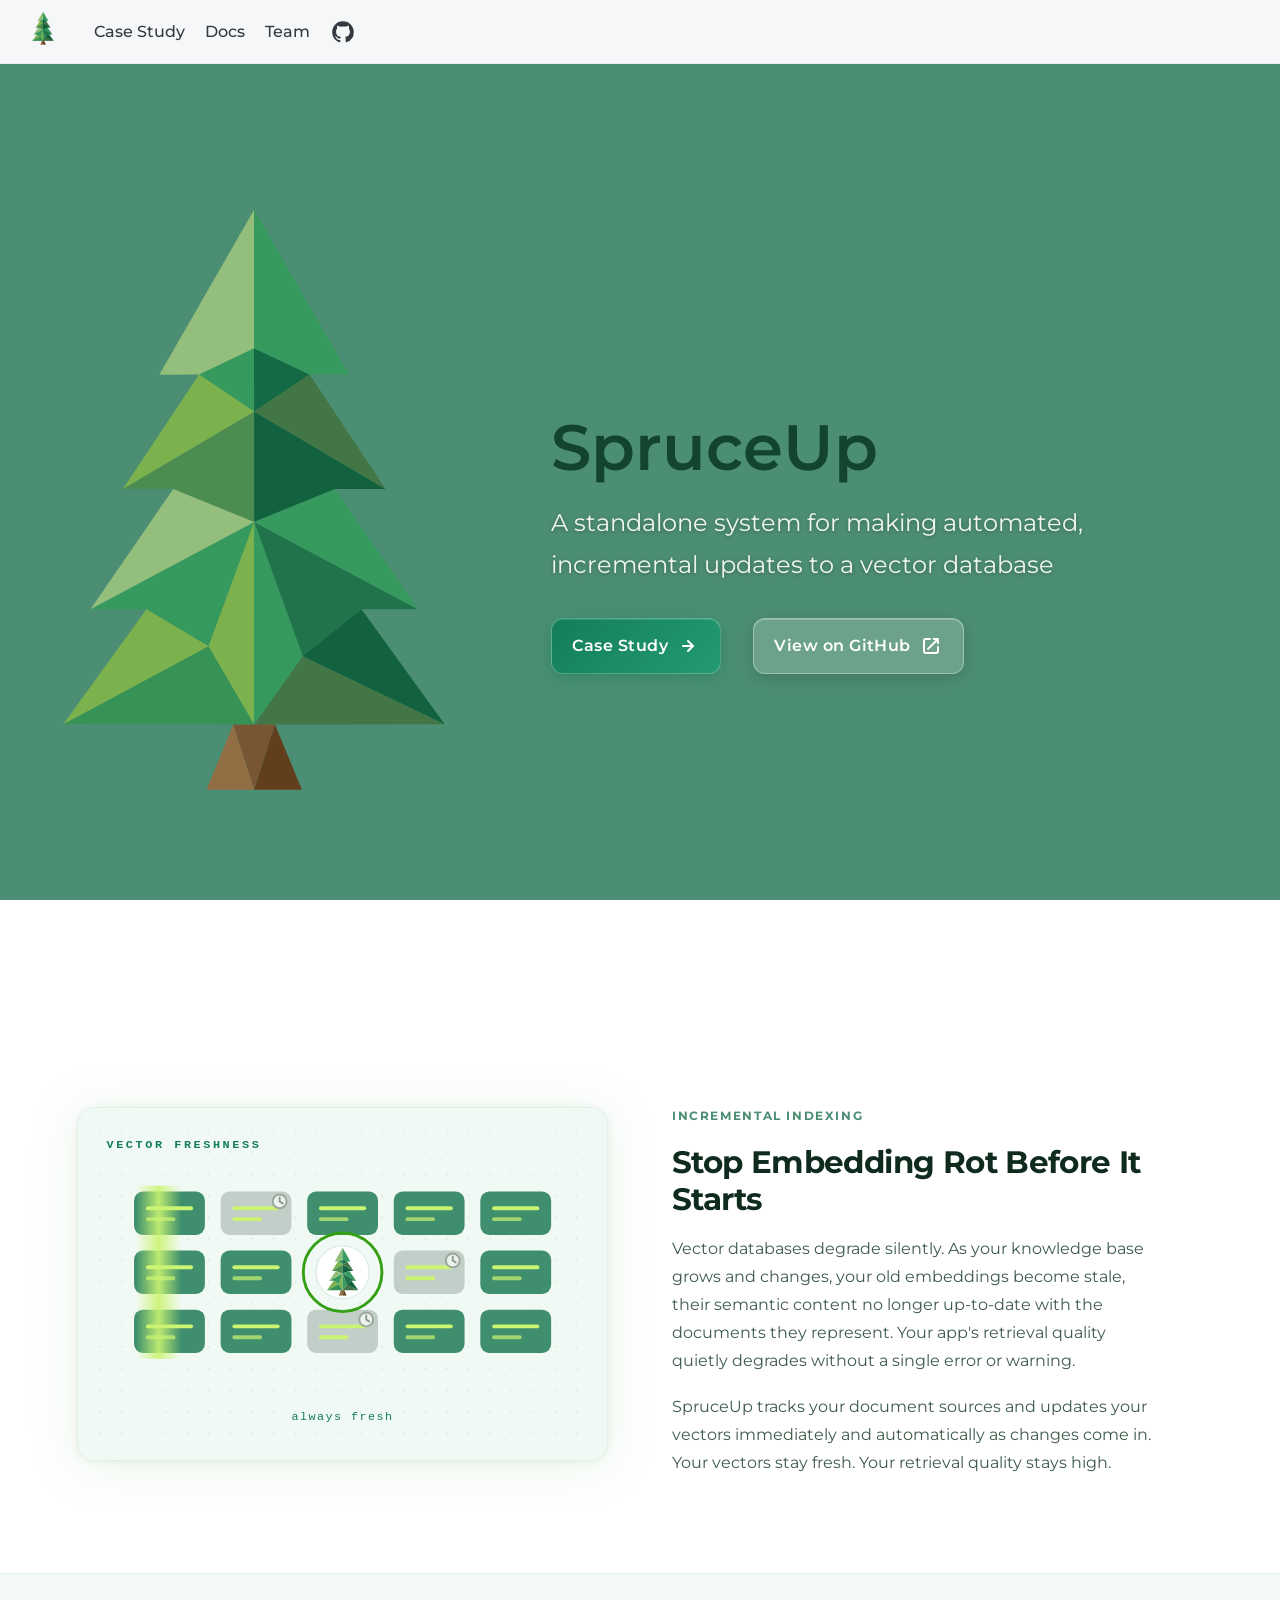
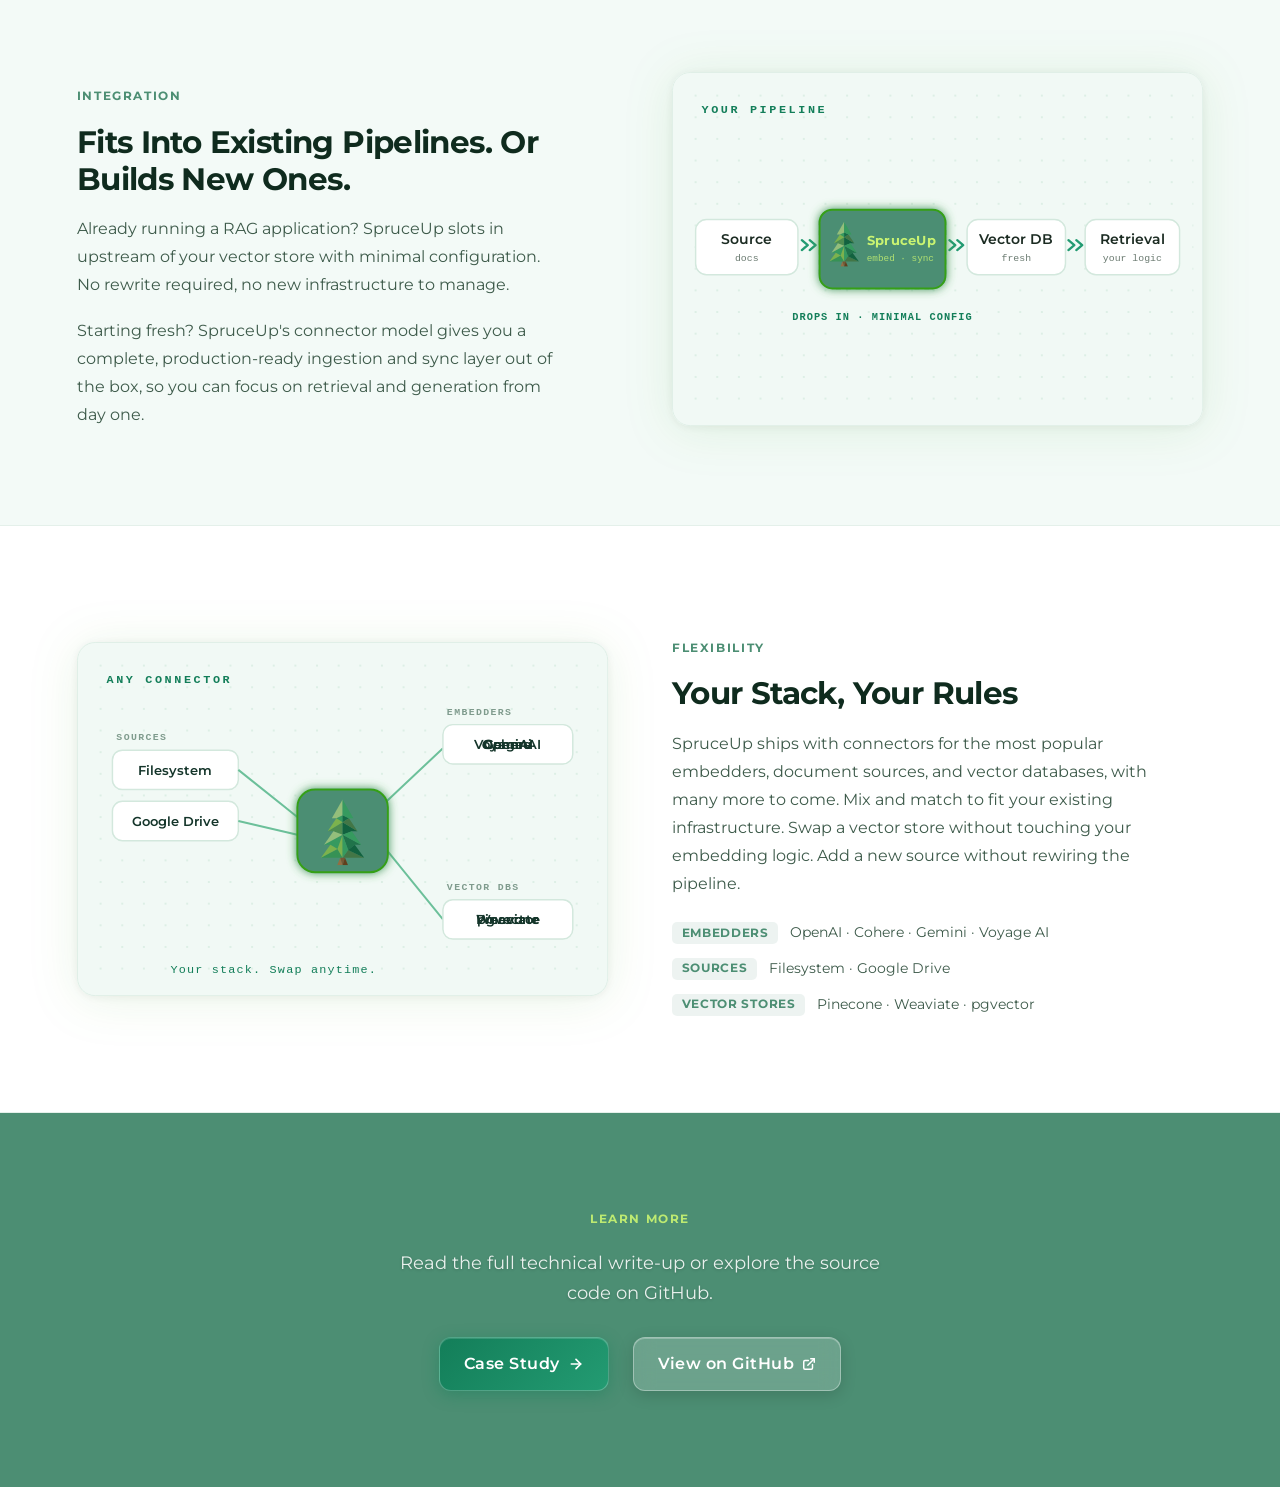
==== index.html @ 59acdcc2 "deploy: SpruceUp-ai/spruceup-site@afc83f98d593168270b6313f46ebdaf1f07195e3" ====
<!DOCTYPE html><html lang="en" dir="ltr" data-theme="dark" data-has-hero class="astro-bguv2lll"> <head><meta charset="utf-8"/><meta name="viewport" content="width=device-width, initial-scale=1"/><title>SpruceUp</title><link rel="canonical" href="https://spruceup-ai.github.io/"/><link rel="sitemap" href="/sitemap-index.xml"/><link rel="shortcut icon" href="/spruceup-logo-only-transparent.png" type="image/png"/><meta name="generator" content="Astro v6.4.4"/><meta name="generator" content="Starlight v0.39.3"/><meta property="og:title" content="SpruceUp"/><meta property="og:type" content="article"/><meta property="og:url" content="https://spruceup-ai.github.io/"/><meta property="og:locale" content="en"/><meta property="og:description" content="SpruceUp — coming soon."/><meta property="og:site_name" content="SpruceUp"/><meta name="twitter:card" content="summary_large_image"/><meta name="description" content="SpruceUp — coming soon."/><script>
	document.documentElement.dataset.theme = 'light';
</script><link rel="stylesheet" href="/_astro/print.DNXP8c50.css" media="print"><link rel="stylesheet" href="/_astro/common.CkBTpfyq.css"><script type="module" src="/_astro/page.B_tncCx8.js"></script><link rel="stylesheet" href="/_astro/index.CWJ2dgGS.css"></head> <body class="astro-bguv2lll"> <a href="#_top" class="astro-7q3lir66">Skip to content</a> <div class="page sl-flex astro-vrdttmbt"> <header class="header astro-vrdttmbt"><div class="header astro-3ef6ksr2"> <a href="/" class="logo-link astro-3ef6ksr2" aria-label="SpruceUp home"> <img src="/_astro/spruceup-logo-only-transparent.iL2BIKzi.png" width="1376" height="768" alt="" aria-hidden="true" class="logo-img astro-3ef6ksr2"> </a> <!-- Desktop nav --> <div class="sl-hidden md:sl-flex print:hidden right-group astro-3ef6ksr2"> <nav class="top-nav sl-flex astro-3ef6ksr2" aria-label="Site navigation"> <a href="/case-study/" class="nav-link astro-3ef6ksr2">Case Study</a><a href="/docs/" class="nav-link astro-3ef6ksr2">Docs</a><a href="/team/" class="nav-link astro-3ef6ksr2">Team</a> <a href="https://github.com/SpruceUp-ai/SpruceUp" class="nav-link github-link astro-3ef6ksr2" target="_blank" rel="noopener noreferrer" aria-label="GitHub"> <svg xmlns="http://www.w3.org/2000/svg" width="26" height="26" viewBox="0 0 24 24" fill="currentColor" aria-hidden="true" class="astro-3ef6ksr2"> <path d="M12 2C6.477 2 2 6.484 2 12.017c0 4.425 2.865 8.18 6.839 9.504.5.092.682-.217.682-.483 0-.237-.008-.868-.013-1.703-2.782.605-3.369-1.343-3.369-1.343-.454-1.158-1.11-1.466-1.11-1.466-.908-.62.069-.608.069-.608 1.003.07 1.531 1.032 1.531 1.032.892 1.53 2.341 1.088 2.91.832.092-.647.35-1.088.636-1.338-2.22-.253-4.555-1.113-4.555-4.951 0-1.093.39-1.988 1.029-2.688-.103-.253-.446-1.272.098-2.65 0 0 .84-.27 2.75 1.026A9.564 9.564 0 0112 6.844c.85.004 1.705.115 2.504.337 1.909-1.296 2.747-1.027 2.747-1.027.546 1.379.202 2.398.1 2.651.64.7 1.028 1.595 1.028 2.688 0 3.848-2.339 4.695-4.566 4.943.359.309.678.92.678 1.855 0 1.338-.012 2.419-.012 2.747 0 .268.18.58.688.482A10.019 10.019 0 0022 12.017C22 6.484 17.522 2 12 2z" class="astro-3ef6ksr2"></path> </svg> </a> </nav> </div> <!-- Mobile hamburger --> <details class="mobile-nav md:sl-hidden print:hidden astro-3ef6ksr2"> <summary aria-label="Open navigation menu" class="astro-3ef6ksr2"> <span class="bar astro-3ef6ksr2"></span> <span class="bar astro-3ef6ksr2"></span> <span class="bar astro-3ef6ksr2"></span> </summary> <nav class="mobile-menu astro-3ef6ksr2" aria-label="Mobile navigation"> <a href="/case-study/" class="mobile-nav-link astro-3ef6ksr2">Case Study</a><a href="/docs/" class="mobile-nav-link astro-3ef6ksr2">Docs</a><a href="/team/" class="mobile-nav-link astro-3ef6ksr2">Team</a> <a href="https://github.com/SpruceUp-ai/SpruceUp" class="mobile-nav-link astro-3ef6ksr2" target="_blank" rel="noopener noreferrer"> <svg xmlns="http://www.w3.org/2000/svg" width="18" height="18" viewBox="0 0 24 24" fill="currentColor" aria-hidden="true" class="astro-3ef6ksr2"> <path d="M12 2C6.477 2 2 6.484 2 12.017c0 4.425 2.865 8.18 6.839 9.504.5.092.682-.217.682-.483 0-.237-.008-.868-.013-1.703-2.782.605-3.369-1.343-3.369-1.343-.454-1.158-1.11-1.466-1.11-1.466-.908-.62.069-.608.069-.608 1.003.07 1.531 1.032 1.531 1.032.892 1.53 2.341 1.088 2.91.832.092-.647.35-1.088.636-1.338-2.22-.253-4.555-1.113-4.555-4.951 0-1.093.39-1.988 1.029-2.688-.103-.253-.446-1.272.098-2.65 0 0 .84-.27 2.75 1.026A9.564 9.564 0 0112 6.844c.85.004 1.705.115 2.504.337 1.909-1.296 2.747-1.027 2.747-1.027.546 1.379.202 2.398.1 2.651.64.7 1.028 1.595 1.028 2.688 0 3.848-2.339 4.695-4.566 4.943.359.309.678.92.678 1.855 0 1.338-.012 2.419-.012 2.747 0 .268.18.58.688.482A10.019 10.019 0 0022 12.017C22 6.484 17.522 2 12 2z" class="astro-3ef6ksr2"></path> </svg>
GitHub
</a> </nav> </details> </div> <script type="module">document.addEventListener("click",n=>{const e=document.querySelector(".mobile-nav");e?.open&&!e.contains(n.target)&&(e.open=!1)});</script></header>  <div class="main-frame astro-vrdttmbt">  <script type="module">const a=document.getElementById("starlight__sidebar"),n=a?.querySelector("sl-sidebar-state-persist"),o="sl-sidebar-state",i=()=>{let t=[];const e=n?.dataset.hash||"";try{const s=sessionStorage.getItem(o),r=JSON.parse(s||"{}");Array.isArray(r.open)&&r.hash===e&&(t=r.open)}catch{}return{hash:e,open:t,scroll:a?.scrollTop||0}},c=t=>{try{sessionStorage.setItem(o,JSON.stringify(t))}catch{}},d=()=>c(i()),l=(t,e)=>{const s=i();s.open[e]=t,c(s)};n?.addEventListener("click",t=>{if(!(t.target instanceof Element))return;const e=t.target.closest("summary")?.closest("details");if(!e)return;const s=e.querySelector("sl-sidebar-restore"),r=parseInt(s?.dataset.index||"");isNaN(r)||l(!e.open,r)});addEventListener("visibilitychange",()=>{document.visibilityState==="hidden"&&d()});addEventListener("pageHide",d);</script> <div class="toc-layout astro-2hkjwgzv">  <div class="main-pane astro-2hkjwgzv">  <main data-pagefind-body class="astro-bguv2lll" lang="en" dir="ltr">   <div class="content-panel astro-7nkwcw3z"> <div class="sl-container astro-7nkwcw3z"> <script type="module">"scrollRestoration"in history&&(history.scrollRestoration="manual");window.scrollTo(0,0);</script> <div class="hero astro-bbe6dxrz"> <img src="/_astro/spruceup-logo.BksP7Vha_Z1SMg9h.svg" loading="eager" decoding="async" alt="SpruceUp" width="800" height="800" class="astro-bbe6dxrz">   <div class="sl-flex stack astro-bbe6dxrz"> <div class="sl-flex copy astro-bbe6dxrz"> <h1 id="_top" data-page-title class="astro-bbe6dxrz">SpruceUp</h1>  <div class="tagline astro-bbe6dxrz">A standalone system for making automated, incremental updates to a vector database</div> </div> <div class="sl-flex actions astro-bbe6dxrz"> <a class="sl-link-button not-content primary astro-bbe6dxrz astro-xwgiixxa" href="/case-study/">  Case Study <svg aria-hidden="true" class="astro-xwgiixxa astro-c6vsoqas" width="16" height="16" viewBox="0 0 24 24" fill="currentColor" style="--sl-icon-size: 1.5rem;"><path d="M17.92 11.62a1.001 1.001 0 0 0-.21-.33l-5-5a1.003 1.003 0 1 0-1.42 1.42l3.3 3.29H7a1 1 0 0 0 0 2h7.59l-3.3 3.29a1.002 1.002 0 0 0 .325 1.639 1 1 0 0 0 1.095-.219l5-5a1 1 0 0 0 .21-.33 1 1 0 0 0 0-.76Z"/></svg> </a><a class="sl-link-button not-content minimal astro-bbe6dxrz astro-xwgiixxa" href="https://github.com/SpruceUp-ai/SpruceUp" target="_blank" rel="noopener noreferrer">  View on GitHub <svg aria-hidden="true" class="astro-xwgiixxa astro-c6vsoqas" width="16" height="16" viewBox="0 0 24 24" fill="currentColor" style="--sl-icon-size: 1.5rem;"><path d="M19.33 10.18a1 1 0 0 1-.77 0 1 1 0 0 1-.62-.93l.01-1.83-8.2 8.2a1 1 0 0 1-1.41-1.42l8.2-8.2H14.7a1 1 0 0 1 0-2h4.25a1 1 0 0 1 1 1v4.25a1 1 0 0 1-.62.93Z"/><path d="M11 4a1 1 0 1 1 0 2H7a1 1 0 0 0-1 1v10a1 1 0 0 0 1 1h10a1 1 0 0 0 1-1v-4a1 1 0 1 1 2 0v4a3 3 0 0 1-3 3H7a3 3 0 0 1-3-3V7a3 3 0 0 1 3-3h4Z"/></svg> </a> </div> </div> </div> <div class="sl-markdown-content"> <!-- Shared SVG defs: symbol, pattern, gradient, filter used by all three animations --><svg width="0" height="0" style="position:absolute" aria-hidden="true" class="astro-brwpwakl"> <defs class="astro-brwpwakl"> <symbol id="spruce" viewBox="16.69 7.51 162.17 246.80" class="astro-brwpwakl"> <path d="M 97.776461,66.450208 74.434216,77.68053 97.847257,93.404118 Z" fill="#369a5f" class="astro-brwpwakl"></path> <path d="m 97.776461,66.450208 0.0708,26.95391 23.568579,-15.735991 z" fill="#146a45" class="astro-brwpwakl"></path> <path d="M 97.847257,93.404118 42.036711,126.40469 h 21.398693 l 34.411853,13.98157 z" fill="#4d8c50" class="astro-brwpwakl"></path> <path d="m 97.847257,93.404118 v 46.982142 l 34.444413,-13.98157 h 21.43486 z" fill="#12623f" class="astro-brwpwakl"></path> <path d="M 97.847374,140.38626 28.262082,177.54714 H 52.08375 l 26.372335,15.77706 z" fill="#369a5f" class="astro-brwpwakl"></path> <path d="m 97.847374,140.38626 69.625606,37.16088 H 143.4633 l -25.00354,19.96075 z" fill="#20734a" class="astro-brwpwakl"></path> <path d="M 16.688174,226.49737 78.456085,193.3242 97.837954,226.56437 Z" fill="#369255" class="astro-brwpwakl"></path> <path d="M 178.85887,226.49737 118.45976,197.50789 97.837954,226.56437 Z" fill="#437646" class="astro-brwpwakl"></path> <path d="M 97.837952,226.56437 78.456085,193.3242 97.847374,140.38626 Z" fill="#7cb24d" class="astro-brwpwakl"></path> <path d="M 97.837952,226.56437 118.45976,197.50789 97.847374,140.38626 Z" fill="#369a5f" class="astro-brwpwakl"></path> <path d="M 178.85887,226.49737 143.4633,177.54714 118.45976,197.50789 Z" fill="#12623f" class="astro-brwpwakl"></path> <path d="M 16.688174,226.49737 78.456085,193.3242 52.08375,177.54714 Z" fill="#7cb24d" class="astro-brwpwakl"></path> <path d="M 28.262082,177.54714 97.847374,140.38626 63.435404,126.40469 Z" fill="#94be7b" class="astro-brwpwakl"></path> <path d="M 167.47298,177.54714 132.29167,126.40469 97.847374,140.38626 Z" fill="#369a5f" class="astro-brwpwakl"></path> <path d="M 153.72653,126.40469 121.41587,77.668286 97.847374,93.404017 Z" fill="#437646" class="astro-brwpwakl"></path> <path d="M 42.036711,126.40469 97.847374,93.404017 74.434059,77.680687 Z" fill="#7cb24d" class="astro-brwpwakl"></path> <path d="M 74.434059,77.680687 97.77646,66.450207 97.822577,7.5061232 57.510902,77.766859 Z" fill="#94be7b" class="astro-brwpwakl"></path> <path d="m 121.41584,77.668127 h 16.73619 L 97.822577,7.506123 97.77646,66.450207 Z" fill="#369a5f" class="astro-brwpwakl"></path> <path d="m 77.595025,254.3052 h 20.252346 l -8.86043,-27.74083 z" fill="#926e44" class="astro-brwpwakl"></path> <path d="M 97.847371,254.3052 106.7078,226.56437 H 88.986941 Z" fill="#785633" class="astro-brwpwakl"></path> <path d="m 97.847371,254.3052 8.860429,-27.74083 11.42866,27.74083 z" fill="#623f1c" class="astro-brwpwakl"></path> </symbol> <pattern id="dots" width="22" height="22" patternUnits="userSpaceOnUse" class="astro-brwpwakl"> <circle cx="2" cy="2" r="1.1" fill="#bfe0ce" class="astro-brwpwakl"></circle> </pattern> <linearGradient id="sweepGrad" x1="0" y1="0" x2="1" y2="0" class="astro-brwpwakl"> <stop offset="0" stop-color="#caf471" stop-opacity="0" class="astro-brwpwakl"></stop> <stop offset="0.5" stop-color="#caf471" stop-opacity="0.9" class="astro-brwpwakl"></stop> <stop offset="1" stop-color="#caf471" stop-opacity="0" class="astro-brwpwakl"></stop> </linearGradient> <filter id="softGlow" x="-50%" y="-50%" width="200%" height="200%" class="astro-brwpwakl"> <feGaussianBlur stdDeviation="5" result="b" class="astro-brwpwakl"></feGaussianBlur> <feMerge class="astro-brwpwakl"><feMergeNode in="b" class="astro-brwpwakl"></feMergeNode><feMergeNode in="SourceGraphic" class="astro-brwpwakl"></feMergeNode></feMerge> </filter> </defs> </svg> <div class="features-root astro-brwpwakl"> <!-- ── Section 1: Embedding Rot ─────────────────────────────── --> <section class="fs-section fs-white astro-brwpwakl"> <div class="fs-inner astro-brwpwakl"> <div class="fs-row astro-brwpwakl"> <figure class="fs-visual astro-brwpwakl" aria-hidden="true"> <svg viewBox="0 0 540 360" width="540" height="360" class="ph-img astro-brwpwakl"> <rect width="540" height="360" rx="18" fill="#f1f9f5" class="astro-brwpwakl"></rect> <rect x="10" y="10" width="520" height="340" rx="13" fill="url(#dots)" opacity="0.5" class="astro-brwpwakl"></rect> <rect x="0.5" y="0.5" width="539" height="359" rx="18" fill="none" stroke="#e0efe7" class="astro-brwpwakl"></rect> <text x="30" y="42" style="font-family:'Spline Sans Mono',monospace;font-size:12px;font-weight:600;letter-spacing:.22em;" fill="#137e59" class="astro-brwpwakl">VECTOR FRESHNESS</text> <g class="astro-brwpwakl"> <!-- row 1: stale at col 2 --> <g transform="translate(58,86)" class="astro-brwpwakl"><rect width="72" height="44" rx="9" fill="#3f8f6e" class="astro-brwpwakl"></rect><rect x="12" y="15" width="48" height="4" rx="2" fill="#caf471" class="astro-brwpwakl"></rect><rect x="12" y="26" width="30" height="4" rx="2" fill="#caf471" opacity="0.7" class="astro-brwpwakl"></rect></g> <g transform="translate(146,86)" class="astro-brwpwakl"><rect width="72" height="44" rx="9" fill="#c2cfc8" style="animation:staleCell1 5s ease-in-out infinite" class="astro-brwpwakl"></rect><rect x="12" y="15" width="48" height="4" rx="2" fill="#caf471" style="animation:staleAccent1 5s ease-in-out infinite" class="astro-brwpwakl"></rect><rect x="12" y="26" width="30" height="4" rx="2" fill="#caf471" style="animation:staleAccent1 5s ease-in-out infinite" class="astro-brwpwakl"></rect></g> <g transform="translate(234,86)" class="astro-brwpwakl"><rect width="72" height="44" rx="9" fill="#3f8f6e" class="astro-brwpwakl"></rect><rect x="12" y="15" width="48" height="4" rx="2" fill="#caf471" class="astro-brwpwakl"></rect><rect x="12" y="26" width="30" height="4" rx="2" fill="#caf471" opacity="0.7" class="astro-brwpwakl"></rect></g> <g transform="translate(322,86)" class="astro-brwpwakl"><rect width="72" height="44" rx="9" fill="#3f8f6e" class="astro-brwpwakl"></rect><rect x="12" y="15" width="48" height="4" rx="2" fill="#caf471" class="astro-brwpwakl"></rect><rect x="12" y="26" width="30" height="4" rx="2" fill="#caf471" opacity="0.7" class="astro-brwpwakl"></rect></g> <g transform="translate(410,86)" class="astro-brwpwakl"><rect width="72" height="44" rx="9" fill="#3f8f6e" class="astro-brwpwakl"></rect><rect x="12" y="15" width="48" height="4" rx="2" fill="#caf471" class="astro-brwpwakl"></rect><rect x="12" y="26" width="30" height="4" rx="2" fill="#caf471" opacity="0.7" class="astro-brwpwakl"></rect></g> <!-- row 2: stale at col 4 --> <g transform="translate(58,146)" class="astro-brwpwakl"><rect width="72" height="44" rx="9" fill="#3f8f6e" class="astro-brwpwakl"></rect><rect x="12" y="15" width="48" height="4" rx="2" fill="#caf471" class="astro-brwpwakl"></rect><rect x="12" y="26" width="30" height="4" rx="2" fill="#caf471" opacity="0.7" class="astro-brwpwakl"></rect></g> <g transform="translate(146,146)" class="astro-brwpwakl"><rect width="72" height="44" rx="9" fill="#3f8f6e" class="astro-brwpwakl"></rect><rect x="12" y="15" width="48" height="4" rx="2" fill="#caf471" class="astro-brwpwakl"></rect><rect x="12" y="26" width="30" height="4" rx="2" fill="#caf471" opacity="0.7" class="astro-brwpwakl"></rect></g> <g transform="translate(322,146)" class="astro-brwpwakl"><rect width="72" height="44" rx="9" fill="#c2cfc8" style="animation:staleCell2 5s ease-in-out infinite" class="astro-brwpwakl"></rect><rect x="12" y="15" width="48" height="4" rx="2" fill="#caf471" style="animation:staleAccent2 5s ease-in-out infinite" class="astro-brwpwakl"></rect><rect x="12" y="26" width="30" height="4" rx="2" fill="#caf471" style="animation:staleAccent2 5s ease-in-out infinite" class="astro-brwpwakl"></rect></g> <g transform="translate(410,146)" class="astro-brwpwakl"><rect width="72" height="44" rx="9" fill="#3f8f6e" class="astro-brwpwakl"></rect><rect x="12" y="15" width="48" height="4" rx="2" fill="#caf471" class="astro-brwpwakl"></rect><rect x="12" y="26" width="30" height="4" rx="2" fill="#caf471" opacity="0.7" class="astro-brwpwakl"></rect></g> <!-- row 3: stale at col 3 --> <g transform="translate(58,206)" class="astro-brwpwakl"><rect width="72" height="44" rx="9" fill="#3f8f6e" class="astro-brwpwakl"></rect><rect x="12" y="15" width="48" height="4" rx="2" fill="#caf471" class="astro-brwpwakl"></rect><rect x="12" y="26" width="30" height="4" rx="2" fill="#caf471" opacity="0.7" class="astro-brwpwakl"></rect></g> <g transform="translate(146,206)" class="astro-brwpwakl"><rect width="72" height="44" rx="9" fill="#3f8f6e" class="astro-brwpwakl"></rect><rect x="12" y="15" width="48" height="4" rx="2" fill="#caf471" class="astro-brwpwakl"></rect><rect x="12" y="26" width="30" height="4" rx="2" fill="#caf471" opacity="0.7" class="astro-brwpwakl"></rect></g> <g transform="translate(234,206)" class="astro-brwpwakl"><rect width="72" height="44" rx="9" fill="#c2cfc8" style="animation:staleCell3 5s ease-in-out infinite" class="astro-brwpwakl"></rect><rect x="12" y="15" width="48" height="4" rx="2" fill="#caf471" style="animation:staleAccent3 5s ease-in-out infinite" class="astro-brwpwakl"></rect><rect x="12" y="26" width="30" height="4" rx="2" fill="#caf471" style="animation:staleAccent3 5s ease-in-out infinite" class="astro-brwpwakl"></rect></g> <g transform="translate(322,206)" class="astro-brwpwakl"><rect width="72" height="44" rx="9" fill="#3f8f6e" class="astro-brwpwakl"></rect><rect x="12" y="15" width="48" height="4" rx="2" fill="#caf471" class="astro-brwpwakl"></rect><rect x="12" y="26" width="30" height="4" rx="2" fill="#caf471" opacity="0.7" class="astro-brwpwakl"></rect></g> <g transform="translate(410,206)" class="astro-brwpwakl"><rect width="72" height="44" rx="9" fill="#3f8f6e" class="astro-brwpwakl"></rect><rect x="12" y="15" width="48" height="4" rx="2" fill="#caf471" class="astro-brwpwakl"></rect><rect x="12" y="26" width="30" height="4" rx="2" fill="#caf471" opacity="0.7" class="astro-brwpwakl"></rect></g> </g> <!-- stale clock badges --> <g style="animation:staleClock1 5s ease-in-out infinite" fill="none" stroke="#8a9a90" stroke-width="2" stroke-linecap="round" class="astro-brwpwakl"> <g transform="translate(206,96)" class="astro-brwpwakl"><circle r="7" fill="#eef2ef" stroke="#9aa89f" class="astro-brwpwakl"></circle><path d="M0,-4 L0,0 L3,2" class="astro-brwpwakl"></path></g> </g> <g style="animation:staleClock2 5s ease-in-out infinite" fill="none" stroke="#8a9a90" stroke-width="2" stroke-linecap="round" class="astro-brwpwakl"> <g transform="translate(382,156)" class="astro-brwpwakl"><circle r="7" fill="#eef2ef" stroke="#9aa89f" class="astro-brwpwakl"></circle><path d="M0,-4 L0,0 L3,2" class="astro-brwpwakl"></path></g> </g> <g style="animation:staleClock3 5s ease-in-out infinite" fill="none" stroke="#8a9a90" stroke-width="2" stroke-linecap="round" class="astro-brwpwakl"> <g transform="translate(294,216)" class="astro-brwpwakl"><circle r="7" fill="#eef2ef" stroke="#9aa89f" class="astro-brwpwakl"></circle><path d="M0,-4 L0,0 L3,2" class="astro-brwpwakl"></path></g> </g> <!-- lime refresh sweep --> <rect x="60" y="80" width="46" height="176" fill="url(#sweepGrad)" style="animation:sweepX 5s ease-in-out infinite" class="astro-brwpwakl"></rect> <!-- SpruceUp hub + refresh ring --> <circle cx="270" cy="168" r="40" fill="none" stroke="#35a016" stroke-width="3" style="transform-box:fill-box;transform-origin:center;animation:ring 5s ease-in-out infinite" class="astro-brwpwakl"></circle> <circle cx="270" cy="168" r="27" fill="#ffffff" stroke="#d3e8dd" class="astro-brwpwakl"></circle> <g style="transform-box:fill-box;transform-origin:center;animation:logoPulse 5s ease-in-out infinite" class="astro-brwpwakl"><use href="#spruce" x="254" y="143" width="32" height="49" class="astro-brwpwakl"></use></g> <text x="270" y="318" text-anchor="middle" style="font-family:'Spline Sans Mono',monospace;font-size:12px;font-weight:500;letter-spacing:.12em;" fill="#137e59" class="astro-brwpwakl">always fresh</text> </svg> </figure> <div class="fs-copy astro-brwpwakl"> <p class="fs-eyebrow astro-brwpwakl">Incremental Indexing</p> <h2 class="fs-heading astro-brwpwakl">Stop Embedding Rot Before It Starts</h2> <p class="fs-body astro-brwpwakl">
Vector databases degrade silently. As your knowledge base grows and changes, your old embeddings become
            stale, their semantic content no longer up-to-date with the documents they represent. Your app's retrieval quality quietly degrades without a single error or warning.
</p> <p class="fs-body astro-brwpwakl">
SpruceUp tracks your document sources and updates your vectors immediately and automatically as changes come in. Your vectors stay fresh. Your retrieval quality stays high.
</p> </div> </div> </div> </section> <!-- ── Section 2: RAG Integration ───────────────────────────── --> <section class="fs-section fs-tint astro-brwpwakl"> <div class="fs-inner astro-brwpwakl"> <div class="fs-row fs-row--flip astro-brwpwakl"> <figure class="fs-visual astro-brwpwakl" aria-hidden="true"> <svg viewBox="0 0 540 360" width="540" height="360" class="ph-img astro-brwpwakl"> <rect width="540" height="360" rx="18" fill="#f1f9f5" class="astro-brwpwakl"></rect> <rect x="10" y="10" width="520" height="340" rx="13" fill="url(#dots)" opacity="0.5" class="astro-brwpwakl"></rect> <rect x="0.5" y="0.5" width="539" height="359" rx="18" fill="none" stroke="#e0efe7" class="astro-brwpwakl"></rect> <text x="30" y="42" style="font-family:'Spline Sans Mono',monospace;font-size:12px;font-weight:600;letter-spacing:.22em;" fill="#137e59" class="astro-brwpwakl">YOUR PIPELINE</text> <g style="font-family:'Montserrat',sans-serif" class="astro-brwpwakl"> <rect x="24" y="150" width="104" height="56" rx="11" fill="#ffffff" stroke="#d3e8dd" stroke-width="1.5" class="astro-brwpwakl"></rect> <text x="76" y="175" text-anchor="middle" font-size="14" font-weight="600" fill="#1b2b22" class="astro-brwpwakl">Source</text> <text x="76" y="192" text-anchor="middle" style="font-family:'Spline Sans Mono',monospace" font-size="10" fill="#6a7a70" class="astro-brwpwakl">docs</text> <rect x="300" y="150" width="100" height="56" rx="11" fill="#ffffff" stroke="#d3e8dd" stroke-width="1.5" class="astro-brwpwakl"></rect> <text x="350" y="175" text-anchor="middle" font-size="14" font-weight="600" fill="#1b2b22" class="astro-brwpwakl">Vector DB</text> <text x="350" y="192" text-anchor="middle" style="font-family:'Spline Sans Mono',monospace" font-size="10" fill="#6a7a70" class="astro-brwpwakl">fresh</text> <rect x="420" y="150" width="96" height="56" rx="11" fill="#ffffff" stroke="#d3e8dd" stroke-width="1.5" class="astro-brwpwakl"></rect> <text x="468" y="175" text-anchor="middle" font-size="14" font-weight="600" fill="#1b2b22" class="astro-brwpwakl">Retrieval</text> <text x="468" y="192" text-anchor="middle" style="font-family:'Spline Sans Mono',monospace" font-size="10" fill="#6a7a70" class="astro-brwpwakl">your logic</text> </g> <rect x="150" y="140" width="128" height="80" rx="13" fill="#eaf6ef" stroke="#35a016" stroke-width="1.6" stroke-dasharray="5 5" opacity="0.8" class="astro-brwpwakl"></rect> <polyline points="132,171 138,176 132,181" fill="none" stroke="#239b72" stroke-width="2.4" stroke-linecap="round" stroke-linejoin="round" style="animation:tick 1.2s linear infinite;animation-delay:-0.6s" class="astro-brwpwakl"></polyline> <polyline points="140,171 146,176 140,181" fill="none" stroke="#239b72" stroke-width="2.4" stroke-linecap="round" stroke-linejoin="round" style="animation:tick 1.2s linear infinite;animation-delay:-0.3s" class="astro-brwpwakl"></polyline> <polyline points="282,171 288,176 282,181" fill="none" stroke="#239b72" stroke-width="2.4" stroke-linecap="round" stroke-linejoin="round" style="animation:tick 1.2s linear infinite;animation-delay:-0.6s" class="astro-brwpwakl"></polyline> <polyline points="290,171 296,176 290,181" fill="none" stroke="#239b72" stroke-width="2.4" stroke-linecap="round" stroke-linejoin="round" style="animation:tick 1.2s linear infinite;animation-delay:-0.3s" class="astro-brwpwakl"></polyline> <polyline points="403,171 409,176 403,181" fill="none" stroke="#239b72" stroke-width="2.4" stroke-linecap="round" stroke-linejoin="round" style="animation:tick 1.2s linear infinite;animation-delay:-0.6s" class="astro-brwpwakl"></polyline> <polyline points="411,171 417,176 411,181" fill="none" stroke="#239b72" stroke-width="2.4" stroke-linecap="round" stroke-linejoin="round" style="animation:tick 1.2s linear infinite;animation-delay:-0.3s" class="astro-brwpwakl"></polyline> <g style="transform-box:fill-box;transform-origin:center;animation:dropIn 5.5s ease-in-out infinite" class="astro-brwpwakl"> <rect x="150" y="140" width="128" height="80" rx="13" fill="#4c8e73" stroke="#35a016" stroke-width="2" filter="url(#softGlow)" class="astro-brwpwakl"></rect> <use href="#spruce" x="160" y="152" width="30" height="46" class="astro-brwpwakl"></use> <text x="198" y="176" font-size="13" font-weight="700" style="font-family:'Montserrat',sans-serif" letter-spacing="0.02em" fill="#caf471" class="astro-brwpwakl">SpruceUp</text> <text x="198" y="192" font-size="9.5" style="font-family:'Spline Sans Mono',monospace" fill="#caf471" opacity="0.8" class="astro-brwpwakl">embed · sync</text> </g> <text x="214" y="252" text-anchor="middle" style="font-family:'Spline Sans Mono',monospace;font-size:10.5px;font-weight:600;letter-spacing:.1em;" fill="#137e59" class="astro-brwpwakl">DROPS IN · MINIMAL CONFIG</text> </svg> </figure> <div class="fs-copy astro-brwpwakl"> <p class="fs-eyebrow astro-brwpwakl">Integration</p> <h2 class="fs-heading astro-brwpwakl">Fits Into Existing Pipelines. Or Builds New Ones.</h2> <p class="fs-body astro-brwpwakl">
Already running a RAG application? SpruceUp slots in upstream of your vector store with
            minimal configuration. No rewrite required, no new infrastructure to manage.
</p> <p class="fs-body astro-brwpwakl">
Starting fresh? SpruceUp's connector model gives you a complete, production-ready
            ingestion and sync layer out of the box, so you can focus on retrieval and generation
            from day one.
</p> </div> </div> </div> </section> <!-- ── Section 3: Ecosystem-Agnostic ────────────────────────── --> <section class="fs-section fs-white astro-brwpwakl"> <div class="fs-inner astro-brwpwakl"> <div class="fs-row astro-brwpwakl"> <figure class="fs-visual astro-brwpwakl" aria-hidden="true"> <svg viewBox="0 0 540 360" width="540" height="360" class="ph-img astro-brwpwakl"> <rect width="540" height="360" rx="18" fill="#f1f9f5" class="astro-brwpwakl"></rect> <rect x="10" y="10" width="520" height="340" rx="13" fill="url(#dots)" opacity="0.5" class="astro-brwpwakl"></rect> <rect x="0.5" y="0.5" width="539" height="359" rx="18" fill="none" stroke="#e0efe7" class="astro-brwpwakl"></rect> <text x="30" y="42" style="font-family:'Spline Sans Mono',monospace;font-size:12px;font-weight:600;letter-spacing:.22em;" fill="#137e59" class="astro-brwpwakl">ANY CONNECTOR</text> <!-- SOURCES --> <text x="40" y="100" style="font-family:'Spline Sans Mono',monospace;font-size:10px;font-weight:600;letter-spacing:.14em;" fill="#7f9b8d" class="astro-brwpwakl">SOURCES</text> <rect x="36" y="110" width="128" height="40" rx="10" fill="#ffffff" stroke="#d3e8dd" stroke-width="1.5" class="astro-brwpwakl"></rect> <text x="100" y="135" text-anchor="middle" font-size="13" font-weight="600" style="font-family:'Montserrat',sans-serif" fill="#14352a" class="astro-brwpwakl">Filesystem</text> <!-- second source appears mid-loop --> <g style="animation:src2Appear 6s ease-in-out infinite" class="astro-brwpwakl"> <rect x="36" y="162" width="128" height="40" rx="10" fill="#ffffff" stroke="#d3e8dd" stroke-width="1.5" class="astro-brwpwakl"></rect> <text x="100" y="187" text-anchor="middle" font-size="13" font-weight="600" style="font-family:'Montserrat',sans-serif" fill="#14352a" class="astro-brwpwakl">Google Drive</text> <line x1="164" y1="182" x2="224" y2="196" stroke="#6cc09a" stroke-width="2" class="astro-brwpwakl"></line> </g> <!-- connection lines --> <line x1="164" y1="130" x2="224" y2="178" stroke="#6cc09a" stroke-width="2" style="animation:linePulse 2.2s ease-in-out infinite" class="astro-brwpwakl"></line> <line x1="372" y1="108" x2="304" y2="172" stroke="#6cc09a" stroke-width="2" style="animation:linePulse 2.2s ease-in-out infinite;animation-delay:-0.7s" class="astro-brwpwakl"></line> <line x1="372" y1="282" x2="312" y2="208" stroke="#6cc09a" stroke-width="2" style="animation:linePulse 2.2s ease-in-out infinite;animation-delay:-1.4s" class="astro-brwpwakl"></line> <!-- hub --> <g style="transform-box:fill-box;transform-origin:center;animation:logoPulse 6s ease-in-out infinite" class="astro-brwpwakl"> <rect x="224" y="150" width="92" height="84" rx="18" fill="#4c8e73" stroke="#35a016" stroke-width="2" filter="url(#softGlow)" class="astro-brwpwakl"></rect> <use href="#spruce" x="248" y="160" width="44" height="67" class="astro-brwpwakl"></use> </g> <!-- EMBEDDERS --> <text x="376" y="74" style="font-family:'Spline Sans Mono',monospace;font-size:10px;font-weight:600;letter-spacing:.14em;" fill="#7f9b8d" class="astro-brwpwakl">EMBEDDERS</text> <rect x="372" y="84" width="132" height="40" rx="10" fill="#ffffff" stroke="#d3e8dd" stroke-width="1.5" class="astro-brwpwakl"></rect> <g style="font-family:'Montserrat',sans-serif;font-size:13px;font-weight:600" fill="#14352a" text-anchor="middle" class="astro-brwpwakl"> <text x="438" y="109" style="animation:swap4 6s ease-in-out infinite" class="astro-brwpwakl">OpenAI</text> <text x="438" y="109" style="animation:swap4 6s ease-in-out infinite;animation-delay:-1.5s" class="astro-brwpwakl">Cohere</text> <text x="438" y="109" style="animation:swap4 6s ease-in-out infinite;animation-delay:-3s" class="astro-brwpwakl">Gemini</text> <text x="438" y="109" style="animation:swap4 6s ease-in-out infinite;animation-delay:-4.5s" class="astro-brwpwakl">Voyage AI</text> </g> <!-- VECTOR DBS --> <text x="376" y="252" style="font-family:'Spline Sans Mono',monospace;font-size:10px;font-weight:600;letter-spacing:.14em;" fill="#7f9b8d" class="astro-brwpwakl">VECTOR DBS</text> <rect x="372" y="262" width="132" height="40" rx="10" fill="#ffffff" stroke="#d3e8dd" stroke-width="1.5" class="astro-brwpwakl"></rect> <g style="font-family:'Montserrat',sans-serif;font-size:13px;font-weight:600" fill="#14352a" text-anchor="middle" class="astro-brwpwakl"> <text x="438" y="287" style="animation:swap3 6s ease-in-out infinite" class="astro-brwpwakl">Pinecone</text> <text x="438" y="287" style="animation:swap3 6s ease-in-out infinite;animation-delay:-2s" class="astro-brwpwakl">Weaviate</text> <text x="438" y="287" style="animation:swap3 6s ease-in-out infinite;animation-delay:-4s" class="astro-brwpwakl">pgvector</text> </g> <text x="200" y="336" text-anchor="middle" style="font-family:'Spline Sans Mono',monospace;font-size:12px;font-weight:500;letter-spacing:.1em;" fill="#137e59" class="astro-brwpwakl">Your stack. Swap anytime.</text> </svg> </figure> <div class="fs-copy astro-brwpwakl"> <p class="fs-eyebrow astro-brwpwakl">Flexibility</p> <h2 class="fs-heading astro-brwpwakl">Your Stack, Your Rules</h2> <p class="fs-body astro-brwpwakl">
SpruceUp ships with connectors for the most popular embedders, document sources, and vector
            databases, with many more to come. Mix and match to fit your existing infrastructure. Swap a vector store
            without touching your embedding logic. Add a new source without rewiring the pipeline.
</p> <ul class="fs-connector-list astro-brwpwakl"> <li class="astro-brwpwakl"> <span class="cl-label astro-brwpwakl">Embedders</span>
OpenAI · Cohere · Gemini · Voyage AI
</li> <li class="astro-brwpwakl"> <span class="cl-label astro-brwpwakl">Sources</span>
Filesystem · Google Drive
</li> <li class="astro-brwpwakl"> <span class="cl-label astro-brwpwakl">Vector Stores</span>
Pinecone · Weaviate · pgvector
</li> </ul> </div> </div> </div> </section> </div>
<div class="cta-root astro-frbqrhml"> <section class="cta-section astro-frbqrhml"> <div class="cta-inner astro-frbqrhml"> <p class="cta-eyebrow astro-frbqrhml">Learn More</p> <p class="cta-body astro-frbqrhml">
Read the full technical write-up or explore the source code on GitHub.
</p> <div class="cta-actions astro-frbqrhml"> <a href="/case-study/" class="cta-btn cta-btn--primary astro-frbqrhml">
Case Study
<svg xmlns="http://www.w3.org/2000/svg" width="16" height="16" viewBox="0 0 24 24" fill="none" stroke="currentColor" stroke-width="2.5" stroke-linecap="round" stroke-linejoin="round" aria-hidden="true" class="astro-frbqrhml"><line x1="5" y1="12" x2="19" y2="12" class="astro-frbqrhml"></line><polyline points="12 5 19 12 12 19" class="astro-frbqrhml"></polyline></svg> </a> <a href="https://github.com/SpruceUp-ai/SpruceUp" class="cta-btn cta-btn--ghost astro-frbqrhml" target="_blank" rel="noopener noreferrer">
View on GitHub
<svg xmlns="http://www.w3.org/2000/svg" width="14" height="14" viewBox="0 0 24 24" fill="none" stroke="currentColor" stroke-width="2.5" stroke-linecap="round" stroke-linejoin="round" aria-hidden="true" class="astro-frbqrhml"><path d="M18 13v6a2 2 0 0 1-2 2H5a2 2 0 0 1-2-2V8a2 2 0 0 1 2-2h6" class="astro-frbqrhml"></path><polyline points="15 3 21 3 21 9" class="astro-frbqrhml"></polyline><line x1="10" y1="14" x2="21" y2="3" class="astro-frbqrhml"></line></svg> </a> </div> </div> </section> </div>  <script type="module">const e=document.querySelector(".cta-inner");if(e){const n=new IntersectionObserver(([s])=>{s.isIntersecting&&(e.classList.add("in-view"),n.disconnect())},{threshold:.25});n.observe(e)}</script> </div>  </div> </div> </main> </div> </div> </div> </div> </body></html>
---- _astro/print.DNXP8c50.css ----
@media print{:root{--sl-color-white: hsl(224, 10%, 10%);--sl-color-gray-1: hsl(224, 14%, 16%);--sl-color-gray-2: hsl(224, 10%, 23%);--sl-color-gray-3: hsl(224, 7%, 36%);--sl-color-gray-4: hsl(224, 6%, 56%);--sl-color-gray-5: hsl(224, 6%, 77%);--sl-color-gray-6: hsl(224, 20%, 94%);--sl-color-gray-7: hsl(224, 19%, 97%);--sl-color-black: hsl(0, 0%, 100%);--sl-color-orange-high: hsl(var(--sl-hue-orange), 80%, 25%);--sl-color-orange: hsl(var(--sl-hue-orange), 90%, 60%);--sl-color-orange-low: hsl(var(--sl-hue-orange), 90%, 88%);--sl-color-green-high: hsl(var(--sl-hue-green), 80%, 22%);--sl-color-green: hsl(var(--sl-hue-green), 90%, 46%);--sl-color-green-low: hsl(var(--sl-hue-green), 85%, 90%);--sl-color-blue-high: hsl(var(--sl-hue-blue), 80%, 30%);--sl-color-blue: hsl(var(--sl-hue-blue), 90%, 60%);--sl-color-blue-low: hsl(var(--sl-hue-blue), 88%, 90%);--sl-color-purple-high: hsl(var(--sl-hue-purple), 90%, 30%);--sl-color-purple: hsl(var(--sl-hue-purple), 90%, 60%);--sl-color-purple-low: hsl(var(--sl-hue-purple), 80%, 90%);--sl-color-red-high: hsl(var(--sl-hue-red), 80%, 30%);--sl-color-red: hsl(var(--sl-hue-red), 90%, 60%);--sl-color-red-low: hsl(var(--sl-hue-red), 80%, 90%);--sl-color-accent-high: hsl(234, 80%, 30%);--sl-color-accent: hsl(234, 90%, 60%);--sl-color-accent-low: hsl(234, 88%, 90%);--sl-color-text-accent: var(--sl-color-accent);--sl-color-text-invert: var(--sl-color-black);--sl-color-bg-nav: var(--sl-color-gray-7);--sl-color-bg-sidebar: var(--sl-color-bg);--sl-color-bg-inline-code: var(--sl-color-gray-6);--sl-color-bg-accent: var(--sl-color-accent);--sl-color-hairline-light: var(--sl-color-gray-6);--sl-color-hairline-shade: var(--sl-color-gray-6);--sl-color-backdrop-overlay: hsla(225, 9%, 36%, .66);--sl-shadow-sm: none;--sl-shadow-md: none;--sl-shadow-lg: none}.print\:hidden{display:none}.print\:flex{display:flex}.print\:block{display:block}main{padding-bottom:0}main>.content-panel{padding-block-start:0}.content-panel+.content-panel{border:0}.page>header{position:relative}.page>.main-frame{padding-top:0;padding-inline-start:0}.main-pane{--sl-sidebar-width: 0px;--sl-content-width: 100%}.sl-banner{--sl-color-banner-text: var(--sl-color-white);background-color:transparent}.sl-markdown-content :is(h1,h2,h3,h4,h5,h6){break-after:avoid}.sl-markdown-content :is(p,li){orphans:2;widows:2}.sl-markdown-content pre{overflow-x:hidden;white-space:pre-wrap}.sl-markdown-content .expressive-code,.sl-markdown-content figure,.sl-markdown-content pre{break-inside:avoid}.expressive-code .frame.is-terminal .header:before{box-shadow:inset 99rem 99rem var(--sl-color-gray-5)}.expressive-code .frame.has-title:not(.is-terminal) .header{background:transparent;border-bottom:1px solid var(--sl-color-gray-6)}.expressive-code .frame.has-title:not(.is-terminal) .title{background:transparent}.expressive-code .frame.has-title:not(.is-terminal) .title:after{border-top:0}.expressive-code .copy{display:none}.sl-markdown-content code:not(:where(.not-content *)){background-color:transparent;padding:0;margin-block:unset;font-size:.9375em}.sl-badge{background:transparent;color:var(--sl-color-white)}starlight-file-tree{break-inside:avoid}starlight-file-tree .highlight{outline:3px solid var(--sl-color-accent-low);color:var(--sl-color-text);background-color:transparent}.starlight-aside{break-inside:avoid}.sl-link-button.primary{background:transparent;border-color:var(--sl-color-white);color:var(--sl-color-white)}starlight-tabs{break-inside:avoid}.sl-steps>li:after{box-shadow:inset 99rem 99rem var(--sl-color-hairline-light)}}
---- _astro/common.CkBTpfyq.css ----
@import"https://fonts.googleapis.com/css2?family=Montserrat:ital,wght@0,400;0,600;0,700;1,400&display=swap";:root:has(.team-page){--sl-content-width: 80rem}:root{--spruceup-green-deep: #4c8e73;--sl-font: "Montserrat", sans-serif;--sl-mobile-toc-height: 1rem}:root{--sl-color-accent-low: #caf471;--sl-color-accent: #35a016;--sl-color-accent-high: #4c8e73;--sl-color-text-accent: #35a016}@media(min-width:48.75rem){.right-sidebar-panel{display:block}}@media(min-width:50em){:root[data-has-sidebar]{--sl-content-inline-start: 0rem}#starlight__sidebar{display:none}}.main-frame{padding-inline:max(0px,calc((100% - 90rem)/2));overflow-x:clip}header.header .header{max-width:110rem;margin-inline:auto}[data-has-sidebar] header.header{padding-inline-end:var(--sl-nav-pad-x)}:root[data-has-hero]{--sl-main-pad: 0}:root[data-has-hero] .content-panel{padding-bottom:0}starlight-toc h2{display:none}.right-sidebar-panel a[href="#_top"]{display:none}.right-sidebar-panel{padding-top:1.5rem}.right-sidebar-panel a{display:block;font-size:var(--sl-text-base);font-weight:600;color:var(--spruceup-green-deep);padding:.5rem 1.25rem .5rem 1rem;border-inline-start:3px solid transparent;border-radius:0 6px 6px 0;text-decoration:none;transition:color .2s ease,background-color .2s ease,transform .2s ease,border-color .2s ease}.right-sidebar-panel a:hover{color:var(--spruceup-green-deep);background-color:color-mix(in srgb,var(--spruceup-green-deep) 20%,transparent);transform:translate(4px)}.right-sidebar-panel li li a{font-size:var(--sl-text-sm);font-weight:400;color:var(--spruceup-green-deep);padding-inline-start:1.75rem}@layer starlight.base,starlight.reset,starlight.core,starlight.content,starlight.components,starlight.utils;@layer starlight.base{:root,::backdrop{--sl-color-white: hsl(0, 0%, 100%);--sl-color-gray-1: hsl(224, 20%, 94%);--sl-color-gray-2: hsl(224, 6%, 77%);--sl-color-gray-3: hsl(224, 6%, 56%);--sl-color-gray-4: hsl(224, 7%, 36%);--sl-color-gray-5: hsl(224, 10%, 23%);--sl-color-gray-6: hsl(224, 14%, 16%);--sl-color-black: hsl(224, 10%, 10%);--sl-hue-orange: 41;--sl-color-orange-low: hsl(var(--sl-hue-orange), 39%, 22%);--sl-color-orange: hsl(var(--sl-hue-orange), 82%, 63%);--sl-color-orange-high: hsl(var(--sl-hue-orange), 82%, 87%);--sl-hue-green: 101;--sl-color-green-low: hsl(var(--sl-hue-green), 39%, 22%);--sl-color-green: hsl(var(--sl-hue-green), 82%, 63%);--sl-color-green-high: hsl(var(--sl-hue-green), 82%, 80%);--sl-hue-blue: 234;--sl-color-blue-low: hsl(var(--sl-hue-blue), 54%, 20%);--sl-color-blue: hsl(var(--sl-hue-blue), 100%, 60%);--sl-color-blue-high: hsl(var(--sl-hue-blue), 100%, 87%);--sl-hue-purple: 281;--sl-color-purple-low: hsl(var(--sl-hue-purple), 39%, 22%);--sl-color-purple: hsl(var(--sl-hue-purple), 82%, 63%);--sl-color-purple-high: hsl(var(--sl-hue-purple), 82%, 89%);--sl-hue-red: 339;--sl-color-red-low: hsl(var(--sl-hue-red), 39%, 22%);--sl-color-red: hsl(var(--sl-hue-red), 82%, 63%);--sl-color-red-high: hsl(var(--sl-hue-red), 82%, 87%);--sl-color-accent-low: hsl(224, 54%, 20%);--sl-color-accent: hsl(224, 100%, 60%);--sl-color-accent-high: hsl(224, 100%, 85%);--sl-color-text: var(--sl-color-gray-2);--sl-color-text-accent: var(--sl-color-accent-high);--sl-color-text-invert: var(--sl-color-accent-low);--sl-color-bg: var(--sl-color-black);--sl-color-bg-nav: var(--sl-color-gray-6);--sl-color-bg-sidebar: var(--sl-color-gray-6);--sl-color-bg-inline-code: var(--sl-color-gray-5);--sl-color-bg-accent: var(--sl-color-accent-high);--sl-color-hairline-light: var(--sl-color-gray-5);--sl-color-hairline: var(--sl-color-gray-6);--sl-color-hairline-shade: var(--sl-color-black);--sl-color-backdrop-overlay: hsla(223, 13%, 10%, .66);--sl-shadow-sm: 0px 1px 1px hsla(0, 0%, 0%, .12), 0px 2px 1px hsla(0, 0%, 0%, .24);--sl-shadow-md: 0px 8px 4px hsla(0, 0%, 0%, .08), 0px 5px 2px hsla(0, 0%, 0%, .08), 0px 3px 2px hsla(0, 0%, 0%, .12), 0px 1px 1px hsla(0, 0%, 0%, .15);--sl-shadow-lg: 0px 25px 7px hsla(0, 0%, 0%, .03), 0px 16px 6px hsla(0, 0%, 0%, .1), 0px 9px 5px hsla(223, 13%, 10%, .33), 0px 4px 4px hsla(0, 0%, 0%, .75), 0px 4px 2px hsla(0, 0%, 0%, .25);--sl-text-2xs: .75rem;--sl-text-xs: .8125rem;--sl-text-sm: .875rem;--sl-text-base: 1rem;--sl-text-lg: 1.125rem;--sl-text-xl: 1.25rem;--sl-text-2xl: 1.5rem;--sl-text-3xl: 1.8125rem;--sl-text-4xl: 2.1875rem;--sl-text-5xl: 2.625rem;--sl-text-6xl: 4rem;--sl-text-body: var(--sl-text-base);--sl-text-body-sm: var(--sl-text-xs);--sl-text-code: var(--sl-text-sm);--sl-text-code-sm: var(--sl-text-xs);--sl-text-h1: var(--sl-text-4xl);--sl-text-h2: var(--sl-text-3xl);--sl-text-h3: var(--sl-text-2xl);--sl-text-h4: var(--sl-text-xl);--sl-text-h5: var(--sl-text-lg);--sl-line-height: 1.75;--sl-line-height-headings: 1.2;--sl-font-system: -apple-system, BlinkMacSystemFont, "Segoe UI", Roboto, "Helvetica Neue", "Noto Sans", Arial, sans-serif, "Apple Color Emoji", "Segoe UI Emoji", "Segoe UI Symbol", "Noto Color Emoji";--sl-font-system-mono: ui-monospace, SFMono-Regular, Menlo, Monaco, Consolas, "Liberation Mono", "Courier New", monospace;--__sl-font: var(--sl-font, var(--sl-font-system)), var(--sl-font-system);--__sl-font-mono: var(--sl-font-mono, var(--sl-font-system-mono)), var(--sl-font-system-mono);--sl-nav-height: 3.5rem;--sl-nav-pad-x: 1rem;--sl-nav-pad-y: .75rem;--sl-mobile-toc-height: 3rem;--sl-sidebar-width: 18.75rem;--sl-sidebar-pad-x: 1rem;--sl-content-width: 45rem;--sl-content-pad-x: 1rem;--sl-content-gap-y: 1rem;--sl-main-pad: 0 0 3vh 0;--sl-menu-button-size: 2rem;--sl-nav-gap: var(--sl-content-pad-x);--sl-outline-offset-inside: -.1875rem;--sl-z-index-toc: 4;--sl-z-index-menu: 5;--sl-z-index-navbar: 10;--sl-z-index-skiplink: 20}:root[data-theme=light],[data-theme=light] ::backdrop{--sl-color-white: hsl(224, 10%, 10%);--sl-color-gray-1: hsl(224, 14%, 16%);--sl-color-gray-2: hsl(224, 10%, 23%);--sl-color-gray-3: hsl(224, 7%, 36%);--sl-color-gray-4: hsl(224, 6%, 56%);--sl-color-gray-5: hsl(224, 6%, 77%);--sl-color-gray-6: hsl(224, 20%, 94%);--sl-color-gray-7: hsl(224, 19%, 97%);--sl-color-black: hsl(0, 0%, 100%);--sl-color-orange-high: hsl(var(--sl-hue-orange), 80%, 25%);--sl-color-orange: hsl(var(--sl-hue-orange), 90%, 60%);--sl-color-orange-low: hsl(var(--sl-hue-orange), 90%, 88%);--sl-color-green-high: hsl(var(--sl-hue-green), 80%, 22%);--sl-color-green: hsl(var(--sl-hue-green), 90%, 46%);--sl-color-green-low: hsl(var(--sl-hue-green), 85%, 90%);--sl-color-blue-high: hsl(var(--sl-hue-blue), 80%, 30%);--sl-color-blue: hsl(var(--sl-hue-blue), 90%, 60%);--sl-color-blue-low: hsl(var(--sl-hue-blue), 88%, 90%);--sl-color-purple-high: hsl(var(--sl-hue-purple), 90%, 30%);--sl-color-purple: hsl(var(--sl-hue-purple), 90%, 60%);--sl-color-purple-low: hsl(var(--sl-hue-purple), 80%, 90%);--sl-color-red-high: hsl(var(--sl-hue-red), 80%, 30%);--sl-color-red: hsl(var(--sl-hue-red), 90%, 60%);--sl-color-red-low: hsl(var(--sl-hue-red), 80%, 90%);--sl-color-accent-high: hsl(234, 80%, 30%);--sl-color-accent: hsl(234, 90%, 60%);--sl-color-accent-low: hsl(234, 88%, 90%);--sl-color-text-accent: var(--sl-color-accent);--sl-color-text-invert: var(--sl-color-black);--sl-color-bg-nav: var(--sl-color-gray-7);--sl-color-bg-sidebar: var(--sl-color-bg);--sl-color-bg-inline-code: var(--sl-color-gray-6);--sl-color-bg-accent: var(--sl-color-accent);--sl-color-hairline-light: var(--sl-color-gray-6);--sl-color-hairline-shade: var(--sl-color-gray-6);--sl-color-backdrop-overlay: hsla(225, 9%, 36%, .66);--sl-shadow-sm: 0px 1px 1px hsla(0, 0%, 0%, .06), 0px 2px 1px hsla(0, 0%, 0%, .06);--sl-shadow-md: 0px 8px 4px hsla(0, 0%, 0%, .03), 0px 5px 2px hsla(0, 0%, 0%, .03), 0px 3px 2px hsla(0, 0%, 0%, .06), 0px 1px 1px hsla(0, 0%, 0%, .06);--sl-shadow-lg: 0px 25px 7px rgba(0, 0, 0, .01), 0px 16px 6px hsla(0, 0%, 0%, .03), 0px 9px 5px hsla(223, 13%, 10%, .08), 0px 4px 4px hsla(0, 0%, 0%, .16), 0px 4px 2px hsla(0, 0%, 0%, .04)}@media(min-width:50em){:root{--sl-nav-height: 4rem;--sl-nav-pad-x: 1.5rem;--sl-text-h1: var(--sl-text-5xl);--sl-text-h2: var(--sl-text-4xl);--sl-text-h3: var(--sl-text-3xl);--sl-text-h4: var(--sl-text-2xl)}}@media(min-width:72rem){:root{--sl-content-pad-x: 1.5rem;--sl-mobile-toc-height: 0rem}}}@layer starlight.reset{*,*:before,*:after{box-sizing:border-box}*{margin:0}html{color-scheme:dark;accent-color:var(--sl-color-accent);-webkit-text-size-adjust:100%;text-size-adjust:100%}html[data-theme=light]{color-scheme:light}body{font-family:var(--__sl-font);line-height:var(--sl-line-height);-webkit-font-smoothing:antialiased;color:var(--sl-color-text);background-color:var(--sl-color-bg)}[lang]:where(:lang(zh),:lang(ja)){text-autospace:normal}[lang]:where(:not(:lang(zh),:lang(ja))){text-autospace:initial}pre,code,samp,kbd{text-autospace:no-autospace}input,button,textarea,select{font:inherit}p,h1,h2,h3,h4,h5,h6,code{overflow-wrap:break-word}code{font-family:var(--__sl-font-mono)}}@layer starlight.components{.starlight-aside{padding:1rem;border-inline-start:.25rem solid var(--sl-color-asides-border);color:var(--sl-color-white)}.starlight-aside--note{--sl-color-asides-text-accent: var(--sl-color-blue-high);--sl-color-asides-border: var(--sl-color-blue);background-color:var(--sl-color-blue-low)}.starlight-aside--tip{--sl-color-asides-text-accent: var(--sl-color-purple-high);--sl-color-asides-border: var(--sl-color-purple);background-color:var(--sl-color-purple-low)}.starlight-aside--caution{--sl-color-asides-text-accent: var(--sl-color-orange-high);--sl-color-asides-border: var(--sl-color-orange);background-color:var(--sl-color-orange-low)}.starlight-aside--danger{--sl-color-asides-text-accent: var(--sl-color-red-high);--sl-color-asides-border: var(--sl-color-red);background-color:var(--sl-color-red-low)}.starlight-aside__title{display:flex;gap:.5rem;align-items:center;font-size:var(--sl-text-h5);font-weight:600;line-height:var(--sl-line-height-headings);color:var(--sl-color-asides-text-accent)}.starlight-aside__icon{font-size:1.333em;width:1em;height:1em}.starlight-aside__title+.starlight-aside__content{margin-top:.5rem}.starlight-aside__content:empty{display:none}.starlight-aside__content a{color:var(--sl-color-asides-text-accent)}}@layer starlight.utils{.sr-only{position:absolute;width:1px;height:1px;padding:0;margin:-1px;overflow:hidden;clip:rect(0,0,0,0);white-space:nowrap;border-width:0}.sl-hidden{display:none}.sl-flex{display:flex}.sl-block{display:block}@media(min-width:50rem){.md\:sl-hidden{display:none}.md\:sl-flex{display:flex}.md\:sl-block{display:block}}@media(min-width:72rem){.lg\:sl-hidden{display:none}.lg\:sl-flex{display:flex}.lg\:sl-block{display:block}}[data-theme=light] .light\:sl-hidden,[data-theme=dark] .dark\:sl-hidden{display:none}[dir=rtl] .rtl\:flip:not(:where([dir=rtl] [dir=ltr] *)){transform:scaleX(-1)}}@layer starlight.content{.sl-markdown-content .sl-heading-wrapper{--sl-anchor-icon-size: .8275em;--sl-anchor-icon-gap: .25em;--sl-anchor-icon-space: calc(var(--sl-anchor-icon-size) + var(--sl-anchor-icon-gap));line-height:var(--sl-line-height-headings)}.sl-markdown-content :not(h1,h2,h3,h4,h5,h6,.sl-heading-wrapper)+:is(.sl-heading-wrapper){margin-top:1.5em}.sl-markdown-content .sl-heading-wrapper.level-h1{font-size:var(--sl-text-h1)}.sl-markdown-content .sl-heading-wrapper.level-h2{font-size:var(--sl-text-h2)}.sl-markdown-content .sl-heading-wrapper.level-h3{font-size:var(--sl-text-h3)}.sl-markdown-content .sl-heading-wrapper.level-h4{font-size:var(--sl-text-h4)}.sl-markdown-content .sl-heading-wrapper.level-h5{font-size:var(--sl-text-h5)}.sl-markdown-content .sl-heading-wrapper.level-h6{font-size:var(--sl-text-h6)}.sl-markdown-content .sl-heading-wrapper>:first-child{display:inline;padding-inline-end:var(--sl-anchor-icon-space)}.sl-markdown-content .sl-anchor-link{position:relative;margin-inline-start:calc(-1 * var(--sl-anchor-icon-size));-webkit-user-select:none;user-select:none;display:inline-flex}.sl-markdown-content .sl-anchor-link:after{content:"";position:absolute;inset:-.25rem -.5rem}.sl-markdown-content .sl-anchor-icon>svg{display:inline;width:var(--sl-anchor-icon-size);vertical-align:top;transform:translateY(calc((var(--sl-line-height-headings) * 1em - var(--sl-anchor-icon-size)) / 2))}@media(hover:hover){.sl-markdown-content .sl-anchor-link{opacity:0}.sl-markdown-content .sl-anchor-link:focus,.sl-markdown-content .sl-heading-wrapper:hover .sl-anchor-link{opacity:1}}}@layer starlight.core{.sl-banner:where(.astro-laz2plt2){--__sl-banner-text: var(--sl-color-banner-text, var(--sl-color-text-invert));padding:var(--sl-nav-pad-y) var(--sl-nav-pad-x);background-color:var(--sl-color-banner-bg, var(--sl-color-bg-accent));color:var(--__sl-banner-text);line-height:var(--sl-line-height-headings);text-align:center;text-wrap:balance;box-shadow:var(--sl-shadow-sm)}.sl-banner:where(.astro-laz2plt2) a{color:var(--__sl-banner-text)}}@layer starlight.core{.content-panel:where(.astro-7nkwcw3z){padding:1.5rem var(--sl-content-pad-x)}.content-panel:where(.astro-7nkwcw3z)+.content-panel:where(.astro-7nkwcw3z){border-top:1px solid var(--sl-color-hairline)}.sl-container:where(.astro-7nkwcw3z){max-width:var(--sl-content-width)}.sl-container:where(.astro-7nkwcw3z)>*+*{margin-top:1.5rem}@media(min-width:72rem){.sl-container:where(.astro-7nkwcw3z){margin-inline:var(--sl-content-margin-inline, auto)}}}@layer starlight.components{svg:where(.astro-c6vsoqas){color:var(--sl-icon-color);font-size:var(--sl-icon-size, 1em);width:1em;height:1em}}@layer starlight.core{p:where(.astro-opzsrvew){border:1px solid var(--sl-color-orange);padding:.75em 1em;background-color:var(--sl-color-orange-low);color:var(--sl-color-orange-high);width:max-content;max-width:100%;align-items:center;gap:.75em;font-size:var(--sl-text-body-sm);line-height:var(--sl-line-height-headings);text-align:start}}@layer starlight.core{.header:where(.astro-3ef6ksr2){display:flex;gap:var(--sl-nav-gap);justify-content:space-between;align-items:center;height:100%}.logo-link:where(.astro-3ef6ksr2){display:flex;align-items:center;flex-shrink:0;text-decoration:none;transition:transform .15s ease}.logo-link:where(.astro-3ef6ksr2):hover{transform:scale(1.08)}.logo-img:where(.astro-3ef6ksr2){height:48px;width:auto}.right-group:where(.astro-3ef6ksr2){gap:1rem;align-items:center}.top-nav:where(.astro-3ef6ksr2){gap:.25rem;align-items:center}.nav-link:where(.astro-3ef6ksr2){display:flex;align-items:center;gap:.35rem;padding:.35rem .5rem;border-radius:.375rem;font-size:var(--sl-text-base);font-weight:500;color:var(--sl-color-text);text-decoration:none;white-space:nowrap;transition:color .15s ease,background-color .15s ease}.nav-link:where(.astro-3ef6ksr2):hover{color:var(--sl-color-accent)}.nav-link:where(.astro-3ef6ksr2).github-link:hover{background-color:color-mix(in srgb,var(--sl-color-accent) 20%,transparent)}.mobile-nav:where(.astro-3ef6ksr2){position:static}.mobile-nav:where(.astro-3ef6ksr2) summary:where(.astro-3ef6ksr2){list-style:none;display:flex;flex-direction:column;justify-content:center;gap:5px;width:2.25rem;height:2.25rem;padding:.4rem;cursor:pointer;border-radius:.375rem;transition:background-color .15s ease}.mobile-nav:where(.astro-3ef6ksr2) summary:where(.astro-3ef6ksr2)::-webkit-details-marker{display:none}.mobile-nav:where(.astro-3ef6ksr2) summary:where(.astro-3ef6ksr2):hover{background-color:color-mix(in srgb,var(--sl-color-accent) 15%,transparent)}.bar:where(.astro-3ef6ksr2){display:block;width:100%;height:2px;background-color:var(--sl-color-text);border-radius:2px;transition:transform .22s ease,opacity .22s ease}.mobile-nav:where(.astro-3ef6ksr2)[open] summary:where(.astro-3ef6ksr2) .bar:where(.astro-3ef6ksr2):nth-child(1){transform:translateY(7px) rotate(45deg)}.mobile-nav:where(.astro-3ef6ksr2)[open] summary:where(.astro-3ef6ksr2) .bar:where(.astro-3ef6ksr2):nth-child(2){opacity:0}.mobile-nav:where(.astro-3ef6ksr2)[open] summary:where(.astro-3ef6ksr2) .bar:where(.astro-3ef6ksr2):nth-child(3){transform:translateY(-7px) rotate(-45deg)}.mobile-menu:where(.astro-3ef6ksr2){position:fixed;inset-inline:0;top:var(--sl-nav-height);display:flex;flex-direction:column;background-color:var(--sl-color-bg-nav);border-bottom:1px solid var(--sl-color-hairline-shade);box-shadow:0 4px 12px #0000001f;padding-block:.5rem;z-index:50}.mobile-nav-link:where(.astro-3ef6ksr2){display:flex;align-items:center;gap:.5rem;padding:.75rem 1.25rem;font-size:var(--sl-text-base);font-weight:500;color:var(--sl-color-text);text-decoration:none;transition:color .15s ease,background-color .15s ease}.mobile-nav-link:where(.astro-3ef6ksr2):hover{color:var(--sl-color-accent);background-color:color-mix(in srgb,var(--sl-color-accent) 10%,transparent)}@media(min-width:50rem){.header:where(.astro-3ef6ksr2){display:flex;justify-content:flex-start;align-items:center;gap:0}}header.header{padding-inline:0 var(--sl-nav-pad-x)}}@layer starlight.components{.sl-link-button:where(.astro-xwgiixxa){align-items:center;border:1px solid transparent;border-radius:999rem;display:inline-flex;font-size:var(--sl-text-sm);gap:.5em;line-height:1.1875;outline-offset:.25rem;padding:.4375rem 1.125rem;text-decoration:none}.sl-link-button:where(.astro-xwgiixxa).primary{background:var(--sl-color-text-accent);border-color:var(--sl-color-text-accent);color:var(--sl-color-black)}.sl-link-button:where(.astro-xwgiixxa).primary:hover{color:var(--sl-color-black)}.sl-link-button:where(.astro-xwgiixxa).secondary{border-color:inherit;color:var(--sl-color-white)}.sl-link-button:where(.astro-xwgiixxa).minimal{color:var(--sl-color-white);padding-inline:0}.sl-link-button:where(.astro-xwgiixxa) svg{flex-shrink:0}@media(min-width:50rem){.sl-link-button:where(.astro-xwgiixxa){font-size:var(--sl-text-base);padding:.9375rem 1.25rem}}.sl-markdown-content .sl-link-button:where(.astro-xwgiixxa){margin-inline-end:1rem}.sl-markdown-content .sl-link-button:where(.astro-xwgiixxa):not(:where(p *)){margin-block:1rem}}@layer starlight.core{.hero:where(.astro-bbe6dxrz){display:grid;grid-template-columns:100%;align-items:center;gap:1rem}.hero:where(.astro-bbe6dxrz)>img:where(.astro-bbe6dxrz),.hero:where(.astro-bbe6dxrz)>.hero-html:where(.astro-bbe6dxrz){object-fit:contain;width:min(70%,20rem);height:auto;margin-inline:auto}.stack:where(.astro-bbe6dxrz){flex-direction:column;gap:clamp(1.5rem,calc(1.5rem + 1vw),2rem);text-align:center}.copy:where(.astro-bbe6dxrz){flex-direction:column;gap:1rem;align-items:center}.copy:where(.astro-bbe6dxrz)>:where(.astro-bbe6dxrz){max-width:50ch}h1:where(.astro-bbe6dxrz){font-size:clamp(var(--sl-text-3xl),calc(.25rem + 5vw),var(--sl-text-6xl));line-height:var(--sl-line-height-headings);font-weight:600;color:var(--sl-color-white)}.tagline:where(.astro-bbe6dxrz){font-size:clamp(var(--sl-text-base),calc(.0625rem + 2vw),var(--sl-text-xl));color:var(--sl-color-gray-2)}.actions:where(.astro-bbe6dxrz){gap:1rem 2rem;flex-wrap:wrap;justify-content:center}@media(min-width:50rem){.hero:where(.astro-bbe6dxrz){grid-template-columns:7fr 4fr;gap:3%}.stack:where(.astro-bbe6dxrz){text-align:start}.copy:where(.astro-bbe6dxrz){align-items:flex-start}.actions:where(.astro-bbe6dxrz){justify-content:flex-start}}}.hero:where(.astro-bbe6dxrz):before{content:"";position:fixed;inset:0;z-index:-1;background:#4c8e73}.hero:where(.astro-bbe6dxrz){background:transparent;padding-block:5rem;min-height:calc(100svh - var(--sl-nav-height));align-content:center;--sl-color-accent: #137e59;--sl-color-accent-high: #239b72}h1:where(.astro-bbe6dxrz){color:#12442e}.tagline:where(.astro-bbe6dxrz){font-size:clamp(var(--sl-text-lg),calc(.125rem + 2.5vw),var(--sl-text-2xl));color:#ffffffeb;text-shadow:0 1px 4px rgba(0,0,0,.3)}.hero:where(.astro-bbe6dxrz) a:where(.astro-bbe6dxrz)[href$="/case-study/"]{position:relative;overflow:hidden;border-radius:12px;padding-inline:1.25rem;background:linear-gradient(135deg,#137e59,#239b72);color:#fff!important;font-weight:600;letter-spacing:.03em;border:1.5px solid rgba(255,255,255,.25);box-shadow:0 4px 16px #137e5973,0 1px #ffffff26 inset;transition:transform .22s ease,box-shadow .22s ease}.hero:where(.astro-bbe6dxrz) a:where(.astro-bbe6dxrz)[href$="/case-study/"]:before{content:"";position:absolute;inset:0;background:linear-gradient(105deg,transparent 35%,rgba(255,255,255,.28) 50%,transparent 65%);transform:translate(-100%);transition:transform .5s ease}.hero:where(.astro-bbe6dxrz) a:where(.astro-bbe6dxrz)[href$="/case-study/"]:hover:before{transform:translate(100%)}.hero:where(.astro-bbe6dxrz) a:where(.astro-bbe6dxrz)[href$="/case-study/"]:hover{transform:translateY(-3px);box-shadow:0 8px 28px #137e5999,0 1px #fff3 inset}.hero:where(.astro-bbe6dxrz) a:where(.astro-bbe6dxrz)[href$="/case-study/"]:active{transform:translateY(-1px);box-shadow:0 4px 16px #137e5973}.hero:where(.astro-bbe6dxrz) a:where(.astro-bbe6dxrz)[href="https://github.com/SpruceUp-ai/SpruceUp"]{position:relative;overflow:hidden;border-radius:12px;padding-inline:1.25rem;background:#ffffff2e;backdrop-filter:blur(10px);-webkit-backdrop-filter:blur(10px);color:#fff!important;font-weight:600;letter-spacing:.03em;border:1.5px solid rgba(255,255,255,.35);box-shadow:0 4px 16px #00000026,0 1px #ffffff40 inset;transition:transform .22s ease,box-shadow .22s ease,background .22s ease}.hero:where(.astro-bbe6dxrz) a:where(.astro-bbe6dxrz)[href="https://github.com/SpruceUp-ai/SpruceUp"]:before{content:"";position:absolute;inset:0;background:linear-gradient(105deg,transparent 35%,rgba(255,255,255,.22) 50%,transparent 65%);transform:translate(-100%);transition:transform .5s ease}.hero:where(.astro-bbe6dxrz) a:where(.astro-bbe6dxrz)[href="https://github.com/SpruceUp-ai/SpruceUp"]:hover:before{transform:translate(100%)}.hero:where(.astro-bbe6dxrz) a:where(.astro-bbe6dxrz)[href="https://github.com/SpruceUp-ai/SpruceUp"]:hover{transform:translateY(-3px);background:#ffffff42;box-shadow:0 8px 28px #0003,0 1px #ffffff4d inset}.hero:where(.astro-bbe6dxrz) a:where(.astro-bbe6dxrz)[href="https://github.com/SpruceUp-ai/SpruceUp"]:active{transform:translateY(-1px);box-shadow:0 4px 16px #00000026}@media(min-width:50rem){.content-panel:has(.hero) .sl-container{max-width:70rem;margin-inline:0 auto}.hero:where(.astro-bbe6dxrz){grid-template-columns:5fr 6fr}.hero:where(.astro-bbe6dxrz)>img:where(.astro-bbe6dxrz),.hero:where(.astro-bbe6dxrz)>.hero-html:where(.astro-bbe6dxrz){order:0;width:100%}}@keyframes hero-fade-up{0%{opacity:0;transform:translateY(20px)}to{opacity:1;transform:translateY(0)}}.hero:where(.astro-bbe6dxrz)>img:where(.astro-bbe6dxrz),.hero:where(.astro-bbe6dxrz)>.hero-html:where(.astro-bbe6dxrz){animation:hero-fade-up .7s ease-out both}.hero:where(.astro-bbe6dxrz) h1:where(.astro-bbe6dxrz){animation:hero-fade-up .7s ease-out .15s both}.hero:where(.astro-bbe6dxrz) .tagline:where(.astro-bbe6dxrz){animation:hero-fade-up .7s ease-out .3s both}.hero:where(.astro-bbe6dxrz) .actions:where(.astro-bbe6dxrz){animation:hero-fade-up .7s ease-out .45s both}@media(prefers-reduced-motion:reduce){.hero:where(.astro-bbe6dxrz)>img:where(.astro-bbe6dxrz),.hero:where(.astro-bbe6dxrz)>.hero-html:where(.astro-bbe6dxrz),.hero:where(.astro-bbe6dxrz) h1:where(.astro-bbe6dxrz),.hero:where(.astro-bbe6dxrz) .tagline:where(.astro-bbe6dxrz),.hero:where(.astro-bbe6dxrz) .actions:where(.astro-bbe6dxrz){animation:none}}@layer starlight.content{.sl-markdown-content :not(a,strong,em,del,span,input,code,br)+:not(a,strong,em,del,span,input,code,br,:where(.not-content *)){margin-top:var(--sl-content-gap-y)}.sl-markdown-content :not(a,strong,em,del,span,input,code,br)+:is(astro-island,astro-slot)>:not(a,strong,em,del,span,input,code,br,:where(.not-content *)):first-child{margin-top:var(--sl-content-gap-y)}.sl-markdown-content :not(h1,h2,h3,h4,h5,h6)+:is(h1,h2,h3,h4,h5,h6):not(:where(.not-content *)){margin-top:1.5em}.sl-markdown-content li+li:not(:where(.not-content *)),.sl-markdown-content dt+dt:not(:where(.not-content *)),.sl-markdown-content dt+dd:not(:where(.not-content *)),.sl-markdown-content dd+dd:not(:where(.not-content *)){margin-top:.25rem}.sl-markdown-content li:not(:where(.not-content *)){overflow-wrap:anywhere}.sl-markdown-content :is(ol,ul):has(>li>:not(a,strong,em,del,span,input,code,br,script,ol,ul))>li>:is(:last-child:not(a,strong,em,del,span,input,code,br,script,:where(.not-content *)),:not(script):has(~script:last-child):not(:has(~:not(script)))){margin-bottom:1.25rem}.sl-markdown-content dt:not(:where(.not-content *)){font-weight:700}.sl-markdown-content dd:not(:where(.not-content *)){padding-inline-start:1rem}.sl-markdown-content :is(h1,h2,h3,h4,h5,h6):not(:where(.not-content *)){color:var(--sl-color-white);line-height:var(--sl-line-height-headings);font-weight:600}.sl-markdown-content :is(img,picture,video,canvas,svg,iframe):not(:where(.not-content *)){display:block;max-width:100%;height:auto}.sl-markdown-content h1:not(:where(.not-content *)){font-size:var(--sl-text-h1)}.sl-markdown-content h2:not(:where(.not-content *)){font-size:var(--sl-text-h2)}.sl-markdown-content h3:not(:where(.not-content *)){font-size:var(--sl-text-h3)}.sl-markdown-content h4:not(:where(.not-content *)){font-size:var(--sl-text-h4)}.sl-markdown-content h5:not(:where(.not-content *)){font-size:var(--sl-text-h5)}.sl-markdown-content h6:not(:where(.not-content *)){font-size:var(--sl-text-h6)}.sl-markdown-content a:not(:where(.not-content *)){color:var(--sl-color-text-accent)}.sl-markdown-content a:hover:not(:where(.not-content *)){color:var(--sl-color-white)}.sl-markdown-content code:not(:where(.not-content *)){background-color:var(--sl-color-bg-inline-code);margin-block:-.125rem;padding:.125rem .375rem;font-size:var(--sl-text-code-sm)}.sl-markdown-content :is(h1,h2,h3,h4,h5,h6) code{font-size:inherit}.sl-markdown-content pre:not(:where(.not-content *)){border:1px solid var(--sl-color-gray-5);padding:.75rem 1rem;font-size:var(--sl-text-code);tab-size:2}.sl-markdown-content pre code:not(:where(.not-content *)){all:unset;font-family:var(--__sl-font-mono)}.sl-markdown-content blockquote:not(:where(.not-content *)){border-inline-start:1px solid var(--sl-color-gray-5);padding-inline-start:1rem}.sl-markdown-content table:not(:where(.not-content *)){display:block;overflow:auto;border-spacing:0}.sl-markdown-content :is(th,td):not(:where(.not-content *)){border-bottom:1px solid var(--sl-color-gray-5);padding:.5rem 1rem;vertical-align:baseline}.sl-markdown-content :is(th:first-child,td:first-child):not(:where(.not-content *)){padding-inline-start:0}.sl-markdown-content :is(th:last-child,td:last-child):not(:where(.not-content *)){padding-inline-end:0}.sl-markdown-content th:not(:where(.not-content *)){color:var(--sl-color-white);font-weight:600}.sl-markdown-content th:not([align]):not(:where(.not-content *)){text-align:start}.sl-markdown-content .starlight-aside :is(th,td,hr,blockquote):not(:where(.not-content *)){border-color:var(--sl-color-gray-4)}@supports (border-color: color-mix(in srgb,var(--sl-color-asides-text-accent) 30%,transparent)){.sl-markdown-content .starlight-aside :is(th,td,hr,blockquote):not(:where(.not-content *)){border-color:color-mix(in srgb,var(--sl-color-asides-text-accent) 30%,transparent)}}@supports (border-color: color-mix(in srgb,var(--sl-color-asides-text-accent) 12%,transparent)){.sl-markdown-content .starlight-aside code:not(:where(.not-content *)){background-color:color-mix(in srgb,var(--sl-color-asides-text-accent) 12%,transparent)}}.sl-markdown-content hr:not(:where(.not-content *)){border:0;border-bottom:1px solid var(--sl-color-hairline)}.sl-markdown-content details:not(:where(.not-content *)){--sl-details-border-color: var(--sl-color-gray-5);--sl-details-border-color--hover: var(--sl-color-text-accent);border-inline-start:2px solid var(--sl-details-border-color);padding-inline-start:1rem}.sl-markdown-content details:not([open]):hover:not(:where(.not-content *)),.sl-markdown-content details:has(>summary:hover):not(:where(.not-content *)){border-color:var(--sl-details-border-color--hover)}.sl-markdown-content summary:not(:where(.not-content *)){color:var(--sl-color-white);cursor:pointer;display:block;font-weight:600;margin-inline-start:-.5rem;padding-inline-start:.5rem}.sl-markdown-content details[open]>summary:not(:where(.not-content *)){margin-bottom:1rem}.sl-markdown-content summary:not(:where(.not-content *))::marker,.sl-markdown-content summary:not(:where(.not-content *))::-webkit-details-marker{display:none}.sl-markdown-content summary:not(:where(.not-content *)):before{--sl-details-marker-size: 1.25rem;background-color:currentColor;content:"";display:inline-block;height:var(--sl-details-marker-size);width:var(--sl-details-marker-size);margin-inline:calc((var(--sl-details-marker-size) / 4) * -1) .25rem;vertical-align:middle;-webkit-mask-image:url("data:image/svg+xml,%3Csvg xmlns='http://www.w3.org/2000/svg' viewBox='0 0 24 24'%3E%3Cpath d='M14.8 11.3 10.6 7a1 1 0 1 0-1.4 1.5l3.5 3.5-3.5 3.5a1 1 0 0 0 0 1.4 1 1 0 0 0 .7.3 1 1 0 0 0 .7-.3l4.2-4.2a1 1 0 0 0 0-1.4Z'/%3E%3C/svg%3E%0A");mask-image:url("data:image/svg+xml,%3Csvg xmlns='http://www.w3.org/2000/svg' viewBox='0 0 24 24'%3E%3Cpath d='M14.8 11.3 10.6 7a1 1 0 1 0-1.4 1.5l3.5 3.5-3.5 3.5a1 1 0 0 0 0 1.4 1 1 0 0 0 .7.3 1 1 0 0 0 .7-.3l4.2-4.2a1 1 0 0 0 0-1.4Z'/%3E%3C/svg%3E%0A");-webkit-mask-repeat:no-repeat;mask-repeat:no-repeat}@media(prefers-reduced-motion:no-preference){.sl-markdown-content summary:not(:where(.not-content *)):before{transition:transform .2s ease-in-out}}.sl-markdown-content details[open]>summary:not(:where(.not-content *)):before{transform:rotate(90deg)}[dir=rtl] .sl-markdown-content summary:not(:where(.not-content *)):before,.sl-markdown-content [dir=rtl] summary:not(:where(.not-content *)):before{transform:rotate(180deg)}.sl-markdown-content summary:not(:where(.not-content *)) p:only-child{display:inline}.sl-markdown-content .starlight-aside details:not(:where(.not-content *)){--sl-details-border-color: var(--sl-color-asides-border);--sl-details-border-color--hover: var(--sl-color-asides-text-accent)}}@layer starlight.core{.page:where(.astro-vrdttmbt){flex-direction:column;min-height:100vh}.header:where(.astro-vrdttmbt){z-index:var(--sl-z-index-navbar);position:fixed;inset-inline-start:0;inset-block-start:0;width:100%;height:var(--sl-nav-height);border-bottom:1px solid var(--sl-color-hairline-shade);padding:var(--sl-nav-pad-y) var(--sl-nav-pad-x);padding-inline-end:var(--sl-nav-pad-x);background-color:var(--sl-color-bg-nav)}[data-has-sidebar] .header:where(.astro-vrdttmbt){padding-inline-end:calc(var(--sl-nav-gap) + var(--sl-nav-pad-x) + var(--sl-menu-button-size))}.sidebar-pane:where(.astro-vrdttmbt){visibility:var(--sl-sidebar-visibility, hidden);position:fixed;z-index:var(--sl-z-index-menu);inset-block:var(--sl-nav-height) 0;inset-inline-start:0;width:100%;background-color:var(--sl-color-black);overflow-y:auto;scrollbar-gutter:stable}[aria-expanded=true]~.sidebar-pane:where(.astro-vrdttmbt){--sl-sidebar-visibility: visible}.sidebar-content:where(.astro-vrdttmbt){height:100%;min-height:max-content;padding:1rem var(--sl-sidebar-pad-x) 0;flex-direction:column;gap:1rem}@media(min-width:50rem){.sidebar-content:where(.astro-vrdttmbt):after{content:"";padding-bottom:1px}}.main-frame:where(.astro-vrdttmbt){padding-top:calc(var(--sl-nav-height) + var(--sl-mobile-toc-height));padding-inline-start:var(--sl-content-inline-start)}@media(min-width:50rem){[data-has-sidebar] .header:where(.astro-vrdttmbt){padding-inline-end:var(--sl-nav-pad-x)}.sidebar-pane:where(.astro-vrdttmbt){--sl-sidebar-visibility: visible;width:var(--sl-sidebar-width);background-color:var(--sl-color-bg-sidebar);border-inline-end:1px solid var(--sl-color-hairline-shade)}}}@layer starlight.core{ul:where(.astro-gnoq344e){padding:0;list-style:none}a:where(.astro-gnoq344e){--pad-inline: .5rem;display:block;border-radius:.25rem;padding-block:.25rem;padding-inline:calc(1rem * var(--depth) + var(--pad-inline)) var(--pad-inline);line-height:1.25}a:where(.astro-gnoq344e)[aria-current=true]{color:var(--sl-color-text-accent)}.isMobile:where(.astro-gnoq344e) a:where(.astro-gnoq344e){--pad-inline: 1rem;display:flex;justify-content:space-between;gap:var(--pad-inline);border-top:1px solid var(--sl-color-gray-6);border-radius:0;padding-block:.5rem;color:var(--sl-color-text);font-size:var(--sl-text-sm);text-decoration:none;outline-offset:var(--sl-outline-offset-inside)}.isMobile:where(.astro-gnoq344e):first-child>li:where(.astro-gnoq344e):first-child>a:where(.astro-gnoq344e){border-top:0}.isMobile:where(.astro-gnoq344e) a:where(.astro-gnoq344e)[aria-current=true],.isMobile:where(.astro-gnoq344e) a:where(.astro-gnoq344e)[aria-current=true]:hover,.isMobile:where(.astro-gnoq344e) a:where(.astro-gnoq344e)[aria-current=true]:focus{color:var(--sl-color-white);background-color:unset}.isMobile:where(.astro-gnoq344e) a:where(.astro-gnoq344e)[aria-current=true]:after{content:"";width:1rem;background-color:var(--sl-color-text-accent);-webkit-mask-image:url([data-uri]);mask-image:url([data-uri]);-webkit-mask-repeat:no-repeat;mask-repeat:no-repeat;flex-shrink:0}}@layer starlight.core{.right-sidebar-panel:where(.astro-pb3aqygn){padding:1rem var(--sl-sidebar-pad-x)}.sl-container:where(.astro-pb3aqygn){width:calc(var(--sl-sidebar-width) - 2 * var(--sl-sidebar-pad-x))}.right-sidebar-panel:where(.astro-pb3aqygn) h2{color:var(--sl-color-white);font-size:var(--sl-text-h5);font-weight:600;line-height:var(--sl-line-height-headings);margin-bottom:.5rem}.right-sidebar-panel:where(.astro-pb3aqygn) :where(a){display:block;font-size:var(--sl-text-xs);text-decoration:none;color:var(--sl-color-gray-3);overflow-wrap:anywhere}.right-sidebar-panel:where(.astro-pb3aqygn) :where(a):hover{color:var(--sl-color-white)}@media(min-width:72rem){.sl-container:where(.astro-pb3aqygn){max-width:calc(((100vw - var(--sl-sidebar-width) - 2 * var(--sl-content-pad-x) - 2 * var(--sl-sidebar-pad-x)) * .25))}}}@layer starlight.core{a:where(.astro-wy4te6ga){color:var(--sl-color-text-accent);padding:.5em;margin:-.5em}a:where(.astro-wy4te6ga):hover{color:var(--sl-color-white)}}@layer starlight.core{.social-icons:where(.astro-wu23bvmt){display:flex;margin-inline-end:auto;gap:1rem;align-items:center;padding-block:1rem}.social-icons:where(.astro-wu23bvmt):empty{display:none}.mobile-preferences:where(.astro-wu23bvmt){justify-content:space-between;flex-wrap:wrap;border-top:1px solid var(--sl-color-gray-6);column-gap:1rem;padding:.5rem 0}}@layer starlight.core{sl-sidebar-state-persist:where(.astro-kku4brbg){display:contents}}@layer starlight.components{:root{--sl-badge-default-border: var(--sl-color-accent);--sl-badge-default-bg: var(--sl-color-accent-low);--sl-badge-default-text: #fff;--sl-badge-note-border: var(--sl-color-blue);--sl-badge-note-bg: var(--sl-color-blue-low);--sl-badge-note-text: #fff;--sl-badge-danger-border: var(--sl-color-red);--sl-badge-danger-bg: var(--sl-color-red-low);--sl-badge-danger-text: #fff;--sl-badge-success-border: var(--sl-color-green);--sl-badge-success-bg: var(--sl-color-green-low);--sl-badge-success-text: #fff;--sl-badge-caution-border: var(--sl-color-orange);--sl-badge-caution-bg: var(--sl-color-orange-low);--sl-badge-caution-text: #fff;--sl-badge-tip-border: var(--sl-color-purple);--sl-badge-tip-bg: var(--sl-color-purple-low);--sl-badge-tip-text: #fff}[data-theme=light]:root{--sl-badge-default-bg: var(--sl-color-accent-high);--sl-badge-note-bg: var(--sl-color-blue-high);--sl-badge-danger-bg: var(--sl-color-red-high);--sl-badge-success-bg: var(--sl-color-green-high);--sl-badge-caution-bg: var(--sl-color-orange-high);--sl-badge-tip-bg: var(--sl-color-purple-high)}.sl-badge:where(.astro-avdet4wd){display:inline-block;border:1px solid var(--sl-color-border-badge);border-radius:.25rem;font-family:var(--sl-font-system-mono);line-height:normal;color:var(--sl-color-text-badge);background-color:var(--sl-color-bg-badge);overflow-wrap:anywhere}.sidebar-content .sl-badge:where(.astro-avdet4wd){line-height:1;font-size:var(--sl-text-xs);padding:.125rem .375rem}.sidebar-content a[aria-current=page]>.sl-badge:where(.astro-avdet4wd){--sl-color-bg-badge: transparent;--sl-color-border-badge: currentColor;color:inherit}.default:where(.astro-avdet4wd){--sl-color-bg-badge: var(--sl-badge-default-bg);--sl-color-border-badge: var(--sl-badge-default-border);--sl-color-text-badge: var(--sl-badge-default-text)}.note:where(.astro-avdet4wd){--sl-color-bg-badge: var(--sl-badge-note-bg);--sl-color-border-badge: var(--sl-badge-note-border);--sl-color-text-badge: var(--sl-badge-note-text)}.danger:where(.astro-avdet4wd){--sl-color-bg-badge: var(--sl-badge-danger-bg);--sl-color-border-badge: var(--sl-badge-danger-border);--sl-color-text-badge: var(--sl-badge-danger-text)}.success:where(.astro-avdet4wd){--sl-color-bg-badge: var(--sl-badge-success-bg);--sl-color-border-badge: var(--sl-badge-success-border);--sl-color-text-badge: var(--sl-badge-success-text)}.tip:where(.astro-avdet4wd){--sl-color-bg-badge: var(--sl-badge-tip-bg);--sl-color-border-badge: var(--sl-badge-tip-border);--sl-color-text-badge: var(--sl-badge-tip-text)}.caution:where(.astro-avdet4wd){--sl-color-bg-badge: var(--sl-badge-caution-bg);--sl-color-border-badge: var(--sl-badge-caution-border);--sl-color-text-badge: var(--sl-badge-caution-text)}.small:where(.astro-avdet4wd){font-size:var(--sl-text-xs);padding:.125rem .25rem}.medium:where(.astro-avdet4wd){font-size:var(--sl-text-sm);padding:.175rem .35rem}.large:where(.astro-avdet4wd){font-size:var(--sl-text-base);padding:.225rem .45rem}.sl-markdown-content :is(h1,h2,h3,h4,h5,h6) .sl-badge:where(.astro-avdet4wd){vertical-align:middle}}@layer starlight.core{ul:where(.astro-3ii7xxms){--sl-sidebar-item-padding-inline: .5rem;list-style:none;padding:0}li:where(.astro-3ii7xxms){overflow-wrap:anywhere}ul:where(.astro-3ii7xxms) ul:where(.astro-3ii7xxms) li:where(.astro-3ii7xxms){margin-inline-start:var(--sl-sidebar-item-padding-inline);border-inline-start:1px solid var(--sl-color-hairline-light);padding-inline-start:var(--sl-sidebar-item-padding-inline)}.large:where(.astro-3ii7xxms){font-size:var(--sl-text-lg);font-weight:600;color:var(--sl-color-white)}.top-level:where(.astro-3ii7xxms)>li:where(.astro-3ii7xxms)+li:where(.astro-3ii7xxms){margin-top:.75rem}summary:where(.astro-3ii7xxms){display:flex;align-items:center;justify-content:space-between;padding:.2em var(--sl-sidebar-item-padding-inline);line-height:1.4;cursor:pointer;user-select:none}summary:where(.astro-3ii7xxms)::marker,summary:where(.astro-3ii7xxms)::-webkit-details-marker{display:none}.caret:where(.astro-3ii7xxms){transition:transform .2s ease-in-out;flex-shrink:0}[dir=rtl] .caret:where(.astro-3ii7xxms){transform:rotate(180deg)}:where(.astro-3ii7xxms)[open]>summary:where(.astro-3ii7xxms) .caret:where(.astro-3ii7xxms){transform:rotate(90deg)}a:where(.astro-3ii7xxms){display:block;border-radius:.25rem;text-decoration:none;color:var(--sl-color-gray-2);padding:.3em var(--sl-sidebar-item-padding-inline);line-height:1.4}a:where(.astro-3ii7xxms):hover,a:where(.astro-3ii7xxms):focus{color:var(--sl-color-white)}:where(.astro-3ii7xxms)[aria-current=page],:where(.astro-3ii7xxms)[aria-current=page]:hover,:where(.astro-3ii7xxms)[aria-current=page]:focus{font-weight:600;color:var(--sl-color-text-invert);background-color:var(--sl-color-text-accent)}a:where(.astro-3ii7xxms)>:where(.astro-3ii7xxms):not(:last-child),.group-label:where(.astro-3ii7xxms)>:where(.astro-3ii7xxms):not(:last-child){margin-inline-end:.25em}@media(min-width:50rem){.top-level:where(.astro-3ii7xxms)>li:where(.astro-3ii7xxms)+li:where(.astro-3ii7xxms){margin-top:.5rem}.large:where(.astro-3ii7xxms){font-size:var(--sl-text-base)}a:where(.astro-3ii7xxms){font-size:var(--sl-text-sm)}}}@layer starlight.core{a:where(.astro-7q3lir66){clip:rect(0,0,0,0);position:fixed;top:.75rem;inset-inline-start:.75rem}a:where(.astro-7q3lir66):focus{clip:unset;z-index:var(--sl-z-index-skiplink);display:block;padding:.5rem 1rem;text-decoration:none;color:var(--sl-color-text-invert);background-color:var(--sl-color-text-accent);box-shadow:var(--sl-shadow-lg)}}@layer starlight.core{.main-pane:where(.astro-2hkjwgzv){isolation:isolate}@media(min-width:48.75rem){.toc-layout:where(.astro-2hkjwgzv){display:flex}.toc-sidebar-container:where(.astro-2hkjwgzv){position:relative;flex-shrink:0;width:var(--sl-sidebar-width)}.toc-sidebar:where(.astro-2hkjwgzv){position:sticky;top:var(--sl-nav-height);width:var(--sl-sidebar-width);max-height:calc(100vh - var(--sl-nav-height));border-inline-end:1px solid var(--sl-color-hairline-shade);box-shadow:2px 0 8px color-mix(in srgb,var(--spruceup-green-deep) 12%,transparent);overflow-y:auto;scrollbar-width:none}.main-pane:where(.astro-2hkjwgzv){flex:1;min-width:0}[data-has-toc] .main-pane:where(.astro-2hkjwgzv){--sl-content-margin-inline: 0 auto}}}html:not([data-has-toc]){--sl-mobile-toc-height: 0rem}html:not([data-has-sidebar]){--sl-content-width: 67.5rem}html{scroll-padding-top:calc(1.5rem + var(--sl-nav-height) + var(--sl-mobile-toc-height))}main:where(.astro-bguv2lll){padding:var(--sl-main-pad)}@media(min-width:50em){:where(.astro-bguv2lll)[data-has-sidebar]{--sl-content-inline-start: var(--sl-sidebar-width)}}@media(min-width:72em){html{scroll-padding-top:calc(1.5rem + var(--sl-nav-height))}}
---- _astro/index.CWJ2dgGS.css ----
.features-root:where(.astro-brwpwakl){--mp: max(0px, calc((100vw - 90rem)/2) );--cp: var(--sl-content-pad-x, 1.5rem);width:100vw;position:relative;left:calc(-1 * (var(--mp) + var(--cp)));background:#fff;margin-top:0!important}.fs-section:where(.astro-brwpwakl){width:100%;padding-block:6rem;padding-inline:clamp(1.5rem,6vw,5rem)}.fs-white:where(.astro-brwpwakl){background:#fff}.fs-tint:where(.astro-brwpwakl){background:#f3faf7}.fs-section:where(.astro-brwpwakl){margin-block:0}.fs-section:where(.astro-brwpwakl)+.fs-section:where(.astro-brwpwakl){border-top:1px solid #e4f0ea}.fs-inner:where(.astro-brwpwakl){max-width:72rem;margin-inline:auto}.fs-row:where(.astro-brwpwakl){display:grid;grid-template-columns:1fr 1fr;gap:clamp(2.5rem,5vw,5rem);align-items:center}.fs-row--flip:where(.astro-brwpwakl) .fs-visual:where(.astro-brwpwakl){order:2}.fs-visual:where(.astro-brwpwakl){margin:0;display:flex;align-items:center;justify-content:center}.ph-img:where(.astro-brwpwakl){width:100%;height:auto;max-width:540px;border-radius:16px;display:block;filter:drop-shadow(0 4px 24px rgba(53,160,22,.1)) drop-shadow(0 1px 4px rgba(0,0,0,.06));transition:filter .3s ease,transform .3s ease}.fs-visual:where(.astro-brwpwakl):hover .ph-img:where(.astro-brwpwakl){filter:drop-shadow(0 8px 32px rgba(53,160,22,.18)) drop-shadow(0 2px 8px rgba(0,0,0,.08));transform:translateY(-3px)}.fs-copy:where(.astro-brwpwakl){display:flex;flex-direction:column;gap:1.1rem}.fs-eyebrow:where(.astro-brwpwakl){margin:0;font-family:Montserrat,sans-serif;font-size:.72rem;font-weight:700;letter-spacing:.14em;text-transform:uppercase;color:#4c8e73}.fs-heading:where(.astro-brwpwakl){margin:0;font-family:Montserrat,sans-serif;font-size:clamp(1.55rem,2.4vw,2.15rem);font-weight:700;line-height:1.2;color:#0f2b1e;letter-spacing:-.02em}.fs-body:where(.astro-brwpwakl){margin:0;font-family:Montserrat,sans-serif;font-size:1rem;line-height:1.75;color:#3d5a4a;max-width:44ch}.fs-connector-list:where(.astro-brwpwakl){margin:.4rem 0 0;padding:0;list-style:none;display:flex;flex-direction:column;gap:.6rem}.fs-connector-list:where(.astro-brwpwakl) li:where(.astro-brwpwakl){font-family:Montserrat,sans-serif;font-size:.875rem;color:#3d5a4a;line-height:1.5}.cl-label:where(.astro-brwpwakl){display:inline-block;margin-right:.5rem;padding:.15rem .6rem;border-radius:5px;background:#4c8e731a;color:#4c8e73;font-weight:700;font-size:.72rem;letter-spacing:.06em;text-transform:uppercase;vertical-align:middle}@media(max-width:52rem){.fs-section:where(.astro-brwpwakl){padding-block:4rem}.fs-row:where(.astro-brwpwakl){grid-template-columns:1fr;gap:2.5rem}.fs-visual:where(.astro-brwpwakl),.fs-row--flip:where(.astro-brwpwakl) .fs-visual:where(.astro-brwpwakl){order:2}.fs-body:where(.astro-brwpwakl){max-width:none}}@keyframes logoPulse{0%,to{transform:scale(1)}50%{transform:scale(1.06)}}@keyframes ring{0%,42%{transform:scale(.25);opacity:0}54%{opacity:.85}76%,to{transform:scale(2.2);opacity:0}}@keyframes sweepX{0%,40%{transform:translate(-60px);opacity:0}52%{opacity:.85}64%{opacity:.85}78%,to{transform:translate(380px);opacity:0}}@keyframes tick{0%,to{opacity:.12}50%{opacity:1}}@keyframes staleCell1{0%,47%{fill:#c2cfc8}57%,to{fill:#3f8f6e}}@keyframes staleCell2{0%,57%{fill:#c2cfc8}67%,to{fill:#3f8f6e}}@keyframes staleCell3{0%,63%{fill:#c2cfc8}73%,to{fill:#3f8f6e}}@keyframes staleAccent1{0%,47%{opacity:0}57%,to{opacity:1}}@keyframes staleAccent2{0%,57%{opacity:0}67%,to{opacity:1}}@keyframes staleAccent3{0%,63%{opacity:0}73%,to{opacity:1}}@keyframes staleClock1{0%,5%{opacity:.9}47%{opacity:.9}55%,to{opacity:0}}@keyframes staleClock2{0%,5%{opacity:.9}57%{opacity:.9}65%,to{opacity:0}}@keyframes staleClock3{0%,5%{opacity:.9}63%{opacity:.9}71%,to{opacity:0}}@keyframes dropIn{0%{transform:translateY(-130px);opacity:0}9%{opacity:1}24%{transform:translateY(0)}30%{transform:translateY(-7px)}37%,90%{transform:translateY(0);opacity:1}to{transform:translateY(0);opacity:0}}@keyframes linePulse{0%,to{opacity:.22}50%{opacity:.66}}@keyframes src2Appear{0%,40%{opacity:0}50%,88%{opacity:1}95%,to{opacity:0}}@keyframes swap3{0%{opacity:1}30%{opacity:1}33%{opacity:0}97%{opacity:0}to{opacity:1}}@keyframes swap4{0%{opacity:1}22%{opacity:1}25%{opacity:0}97%{opacity:0}to{opacity:1}}.cta-root:where(.astro-frbqrhml){--mp: max(0px, calc((100vw - 90rem)/2) );--cp: var(--sl-content-pad-x, 1.5rem);width:100vw;position:relative;left:calc(-1 * (var(--mp) + var(--cp)));margin-top:0!important}.cta-section:where(.astro-frbqrhml){width:100%;padding-block:6rem;padding-inline:clamp(1.5rem,6vw,5rem);background:#4c8e73;text-align:center;border-top:1px solid #e4f0ea}.cta-inner:where(.astro-frbqrhml){max-width:72rem;margin-inline:auto;display:flex;flex-direction:column;align-items:center;gap:1.25rem}.cta-eyebrow:where(.astro-frbqrhml){margin:0;font-family:Montserrat,sans-serif;font-size:.72rem;font-weight:700;letter-spacing:.14em;text-transform:uppercase;color:#caf471e6}.cta-body:where(.astro-frbqrhml){margin:0;font-family:Montserrat,sans-serif;font-size:clamp(1rem,1.5vw,1.125rem);line-height:1.65;color:#ffffffe0;max-width:44ch;text-shadow:0 1px 3px rgba(0,0,0,.2)}.cta-actions:where(.astro-frbqrhml){display:flex;gap:1rem 1.5rem;flex-wrap:wrap;justify-content:center;margin-top:.5rem}.cta-btn:where(.astro-frbqrhml){display:inline-flex;align-items:center;gap:.5rem;padding:.75rem 1.5rem;border-radius:12px;font-family:Montserrat,sans-serif;font-size:1rem;font-weight:600;letter-spacing:.03em;text-decoration:none;position:relative;overflow:hidden;transition:transform .22s ease,box-shadow .22s ease,background .22s ease}.cta-btn--primary:where(.astro-frbqrhml){background:linear-gradient(135deg,#137e59,#239b72);color:#fff;border:1.5px solid rgba(255,255,255,.25);box-shadow:0 4px 16px #137e5973,0 1px #ffffff26 inset}.cta-btn--ghost:where(.astro-frbqrhml){background:#ffffff2e;color:#fff;border:1.5px solid rgba(255,255,255,.35);box-shadow:0 4px 16px #00000026,0 1px #ffffff40 inset;backdrop-filter:blur(10px);-webkit-backdrop-filter:blur(10px)}.cta-btn:where(.astro-frbqrhml):before{content:"";position:absolute;inset:0;background:linear-gradient(105deg,transparent 35%,rgba(255,255,255,.25) 50%,transparent 65%);transform:translate(-100%);transition:transform .5s ease}.cta-btn:where(.astro-frbqrhml):hover:before{transform:translate(100%)}.cta-btn--primary:where(.astro-frbqrhml):hover{transform:translateY(-3px);box-shadow:0 8px 28px #137e5999,0 1px #fff3 inset}.cta-btn--ghost:where(.astro-frbqrhml):hover{transform:translateY(-3px);background:#ffffff42;box-shadow:0 8px 28px #0003,0 1px #ffffff4d inset}.cta-btn:where(.astro-frbqrhml):active{transform:translateY(-1px)}.cta-eyebrow:where(.astro-frbqrhml),.cta-body:where(.astro-frbqrhml),.cta-actions:where(.astro-frbqrhml){opacity:0;transform:translateY(20px);transition:opacity .7s ease-out,transform .7s ease-out}.cta-inner:where(.astro-frbqrhml).in-view .cta-eyebrow:where(.astro-frbqrhml){opacity:1;transform:none;transition-delay:0s}.cta-inner:where(.astro-frbqrhml).in-view .cta-body:where(.astro-frbqrhml){opacity:1;transform:none;transition-delay:.15s}.cta-inner:where(.astro-frbqrhml).in-view .cta-actions:where(.astro-frbqrhml){opacity:1;transform:none;transition-delay:.3s}@media(prefers-reduced-motion:reduce){.cta-eyebrow:where(.astro-frbqrhml),.cta-body:where(.astro-frbqrhml),.cta-actions:where(.astro-frbqrhml){opacity:1;transform:none;transition:none}}@media(max-width:52rem){.cta-section:where(.astro-frbqrhml){padding-block:4rem}}
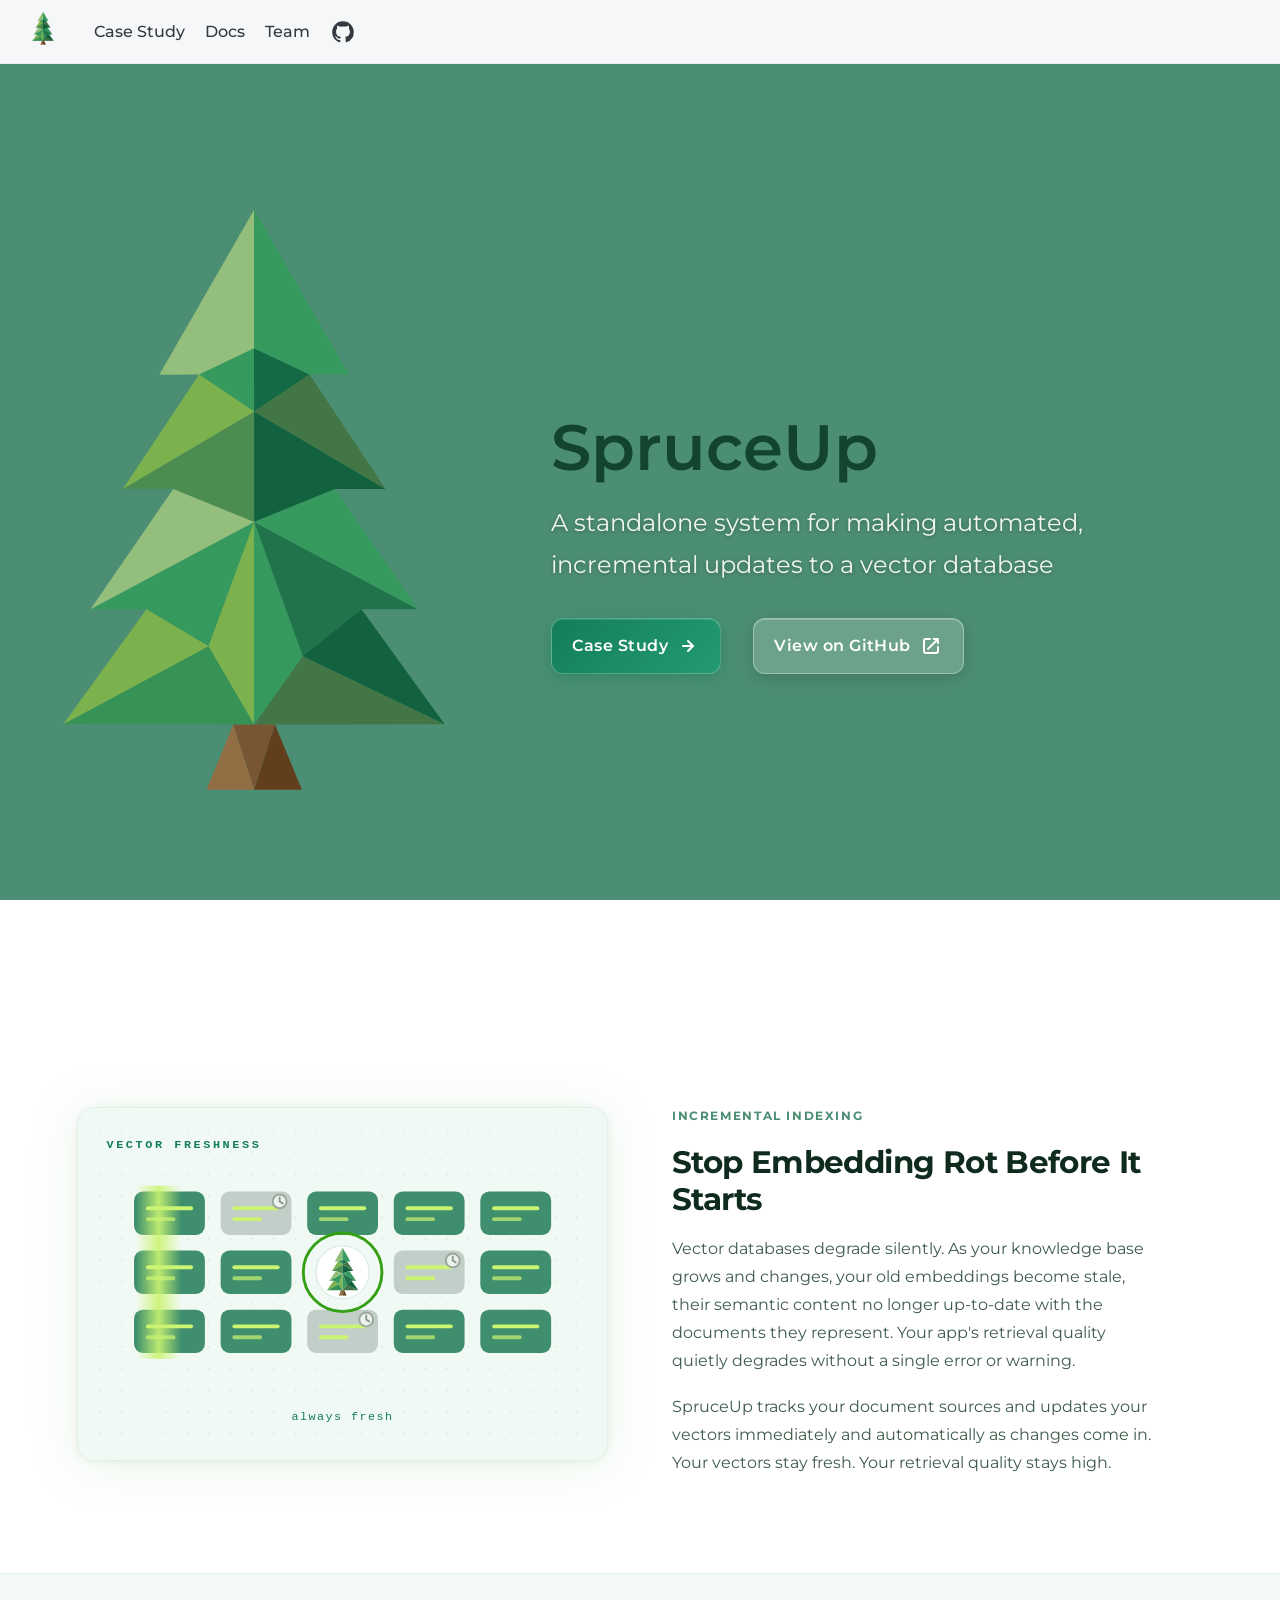
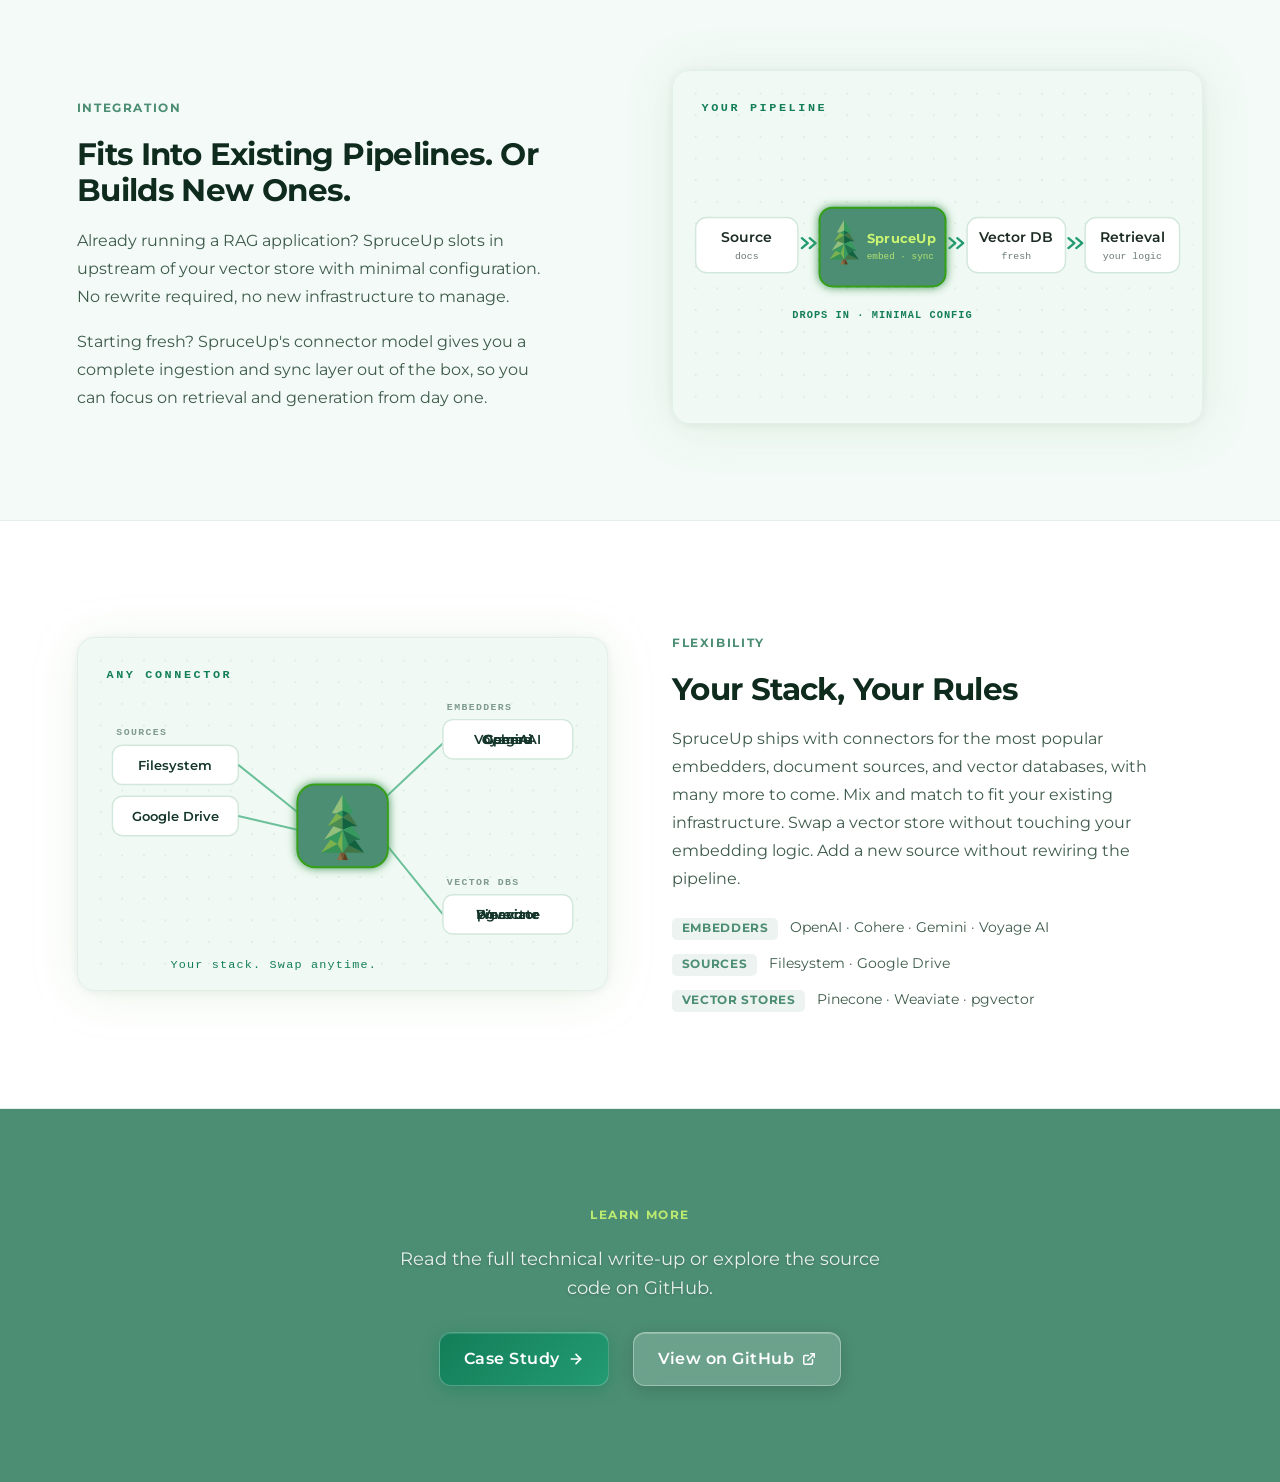
==== commit a03f58f9: "deploy: SpruceUp-ai/spruceup-site@d4dde27b7a726e6abcc976ded04f5dd691cf4d53" ====
--- a/index.html
+++ b/index.html
@@ -11,7 +11,7 @@
 Already running a RAG application? SpruceUp slots in upstream of your vector store with
             minimal configuration. No rewrite required, no new infrastructure to manage.
 </p> <p class="fs-body astro-brwpwakl">
-Starting fresh? SpruceUp's connector model gives you a complete, production-ready
+Starting fresh? SpruceUp's connector model gives you a complete
             ingestion and sync layer out of the box, so you can focus on retrieval and generation
             from day one.
 </p> </div> </div> </div> </section> <!-- ── Section 3: Ecosystem-Agnostic ────────────────────────── --> <section class="fs-section fs-white astro-brwpwakl"> <div class="fs-inner astro-brwpwakl"> <div class="fs-row astro-brwpwakl"> <figure class="fs-visual astro-brwpwakl" aria-hidden="true"> <svg viewBox="0 0 540 360" width="540" height="360" class="ph-img astro-brwpwakl"> <rect width="540" height="360" rx="18" fill="#f1f9f5" class="astro-brwpwakl"></rect> <rect x="10" y="10" width="520" height="340" rx="13" fill="url(#dots)" opacity="0.5" class="astro-brwpwakl"></rect> <rect x="0.5" y="0.5" width="539" height="359" rx="18" fill="none" stroke="#e0efe7" class="astro-brwpwakl"></rect> <text x="30" y="42" style="font-family:'Spline Sans Mono',monospace;font-size:12px;font-weight:600;letter-spacing:.22em;" fill="#137e59" class="astro-brwpwakl">ANY CONNECTOR</text> <!-- SOURCES --> <text x="40" y="100" style="font-family:'Spline Sans Mono',monospace;font-size:10px;font-weight:600;letter-spacing:.14em;" fill="#7f9b8d" class="astro-brwpwakl">SOURCES</text> <rect x="36" y="110" width="128" height="40" rx="10" fill="#ffffff" stroke="#d3e8dd" stroke-width="1.5" class="astro-brwpwakl"></rect> <text x="100" y="135" text-anchor="middle" font-size="13" font-weight="600" style="font-family:'Montserrat',sans-serif" fill="#14352a" class="astro-brwpwakl">Filesystem</text> <!-- second source appears mid-loop --> <g style="animation:src2Appear 6s ease-in-out infinite" class="astro-brwpwakl"> <rect x="36" y="162" width="128" height="40" rx="10" fill="#ffffff" stroke="#d3e8dd" stroke-width="1.5" class="astro-brwpwakl"></rect> <text x="100" y="187" text-anchor="middle" font-size="13" font-weight="600" style="font-family:'Montserrat',sans-serif" fill="#14352a" class="astro-brwpwakl">Google Drive</text> <line x1="164" y1="182" x2="224" y2="196" stroke="#6cc09a" stroke-width="2" class="astro-brwpwakl"></line> </g> <!-- connection lines --> <line x1="164" y1="130" x2="224" y2="178" stroke="#6cc09a" stroke-width="2" style="animation:linePulse 2.2s ease-in-out infinite" class="astro-brwpwakl"></line> <line x1="372" y1="108" x2="304" y2="172" stroke="#6cc09a" stroke-width="2" style="animation:linePulse 2.2s ease-in-out infinite;animation-delay:-0.7s" class="astro-brwpwakl"></line> <line x1="372" y1="282" x2="312" y2="208" stroke="#6cc09a" stroke-width="2" style="animation:linePulse 2.2s ease-in-out infinite;animation-delay:-1.4s" class="astro-brwpwakl"></line> <!-- hub --> <g style="transform-box:fill-box;transform-origin:center;animation:logoPulse 6s ease-in-out infinite" class="astro-brwpwakl"> <rect x="224" y="150" width="92" height="84" rx="18" fill="#4c8e73" stroke="#35a016" stroke-width="2" filter="url(#softGlow)" class="astro-brwpwakl"></rect> <use href="#spruce" x="248" y="160" width="44" height="67" class="astro-brwpwakl"></use> </g> <!-- EMBEDDERS --> <text x="376" y="74" style="font-family:'Spline Sans Mono',monospace;font-size:10px;font-weight:600;letter-spacing:.14em;" fill="#7f9b8d" class="astro-brwpwakl">EMBEDDERS</text> <rect x="372" y="84" width="132" height="40" rx="10" fill="#ffffff" stroke="#d3e8dd" stroke-width="1.5" class="astro-brwpwakl"></rect> <g style="font-family:'Montserrat',sans-serif;font-size:13px;font-weight:600" fill="#14352a" text-anchor="middle" class="astro-brwpwakl"> <text x="438" y="109" style="animation:swap4 6s ease-in-out infinite" class="astro-brwpwakl">OpenAI</text> <text x="438" y="109" style="animation:swap4 6s ease-in-out infinite;animation-delay:-1.5s" class="astro-brwpwakl">Cohere</text> <text x="438" y="109" style="animation:swap4 6s ease-in-out infinite;animation-delay:-3s" class="astro-brwpwakl">Gemini</text> <text x="438" y="109" style="animation:swap4 6s ease-in-out infinite;animation-delay:-4.5s" class="astro-brwpwakl">Voyage AI</text> </g> <!-- VECTOR DBS --> <text x="376" y="252" style="font-family:'Spline Sans Mono',monospace;font-size:10px;font-weight:600;letter-spacing:.14em;" fill="#7f9b8d" class="astro-brwpwakl">VECTOR DBS</text> <rect x="372" y="262" width="132" height="40" rx="10" fill="#ffffff" stroke="#d3e8dd" stroke-width="1.5" class="astro-brwpwakl"></rect> <g style="font-family:'Montserrat',sans-serif;font-size:13px;font-weight:600" fill="#14352a" text-anchor="middle" class="astro-brwpwakl"> <text x="438" y="287" style="animation:swap3 6s ease-in-out infinite" class="astro-brwpwakl">Pinecone</text> <text x="438" y="287" style="animation:swap3 6s ease-in-out infinite;animation-delay:-2s" class="astro-brwpwakl">Weaviate</text> <text x="438" y="287" style="animation:swap3 6s ease-in-out infinite;animation-delay:-4s" class="astro-brwpwakl">pgvector</text> </g> <text x="200" y="336" text-anchor="middle" style="font-family:'Spline Sans Mono',monospace;font-size:12px;font-weight:500;letter-spacing:.1em;" fill="#137e59" class="astro-brwpwakl">Your stack. Swap anytime.</text> </svg> </figure> <div class="fs-copy astro-brwpwakl"> <p class="fs-eyebrow astro-brwpwakl">Flexibility</p> <h2 class="fs-heading astro-brwpwakl">Your Stack, Your Rules</h2> <p class="fs-body astro-brwpwakl">
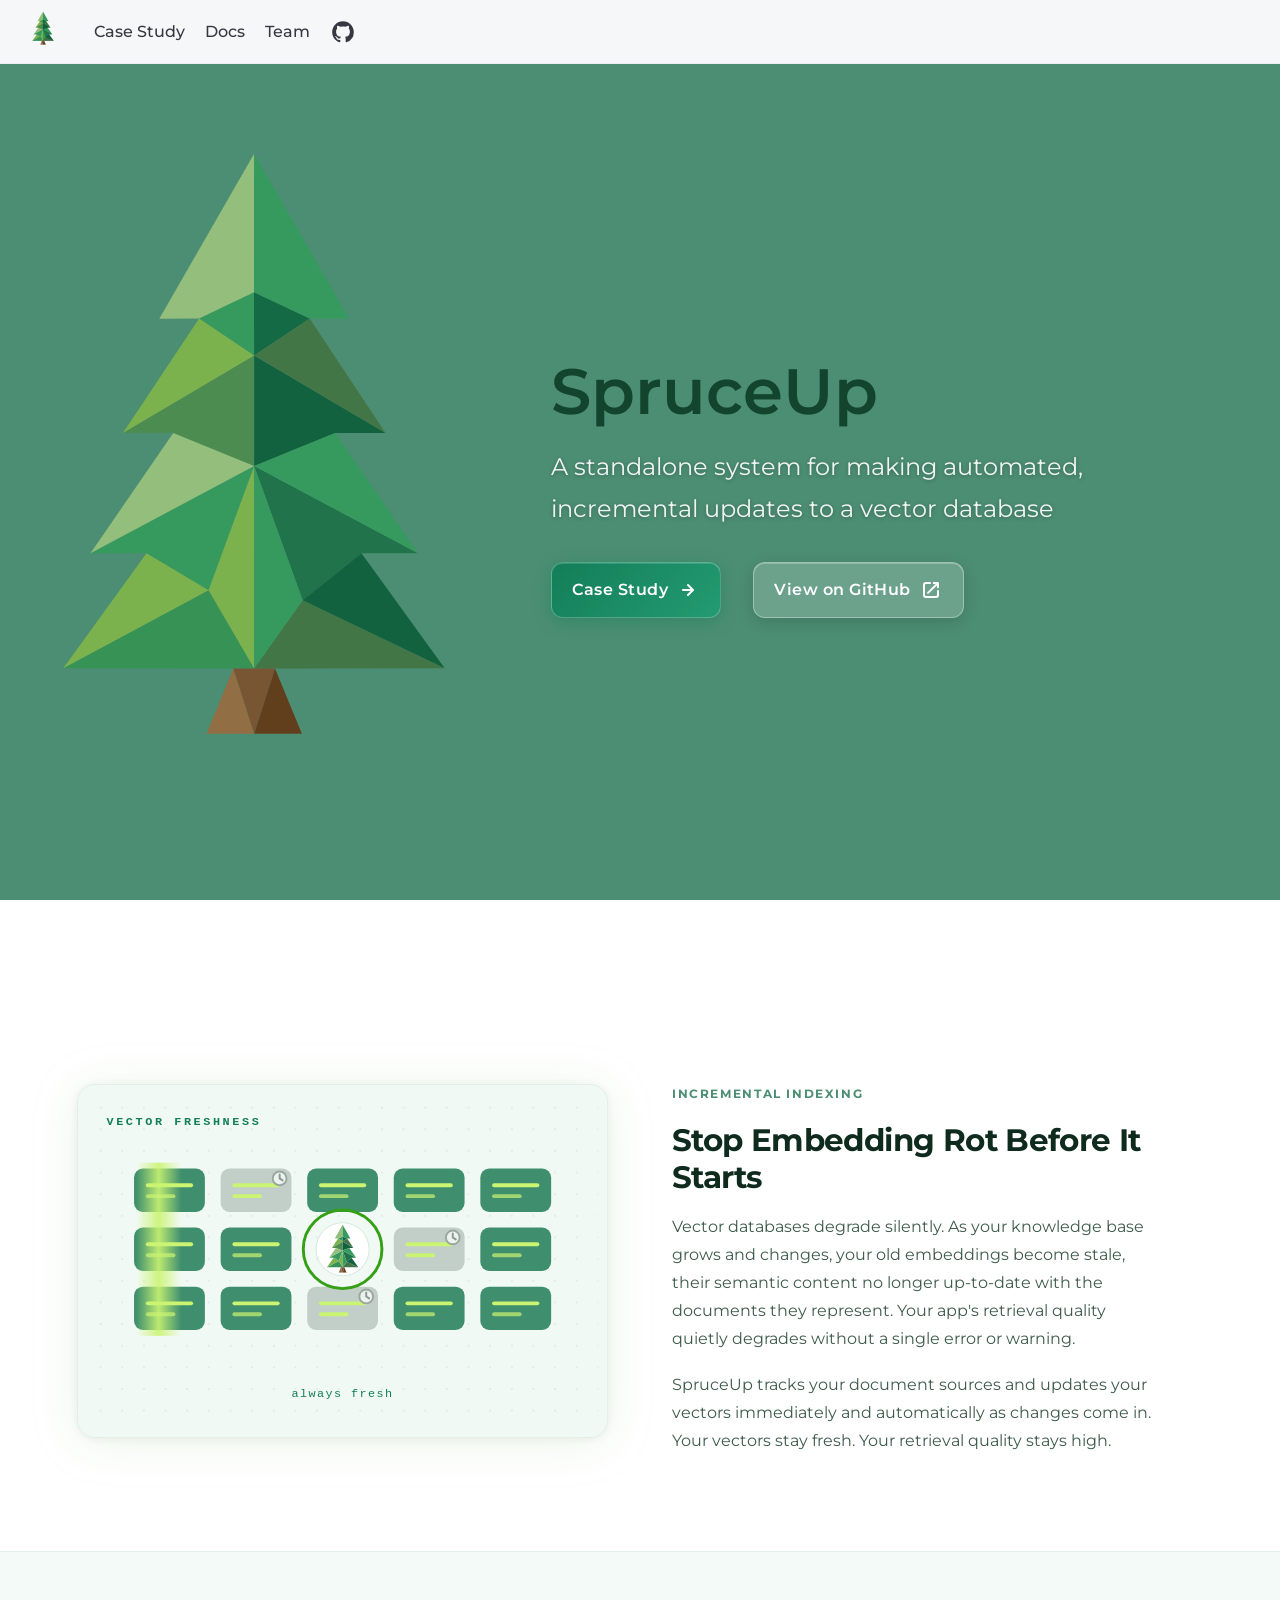
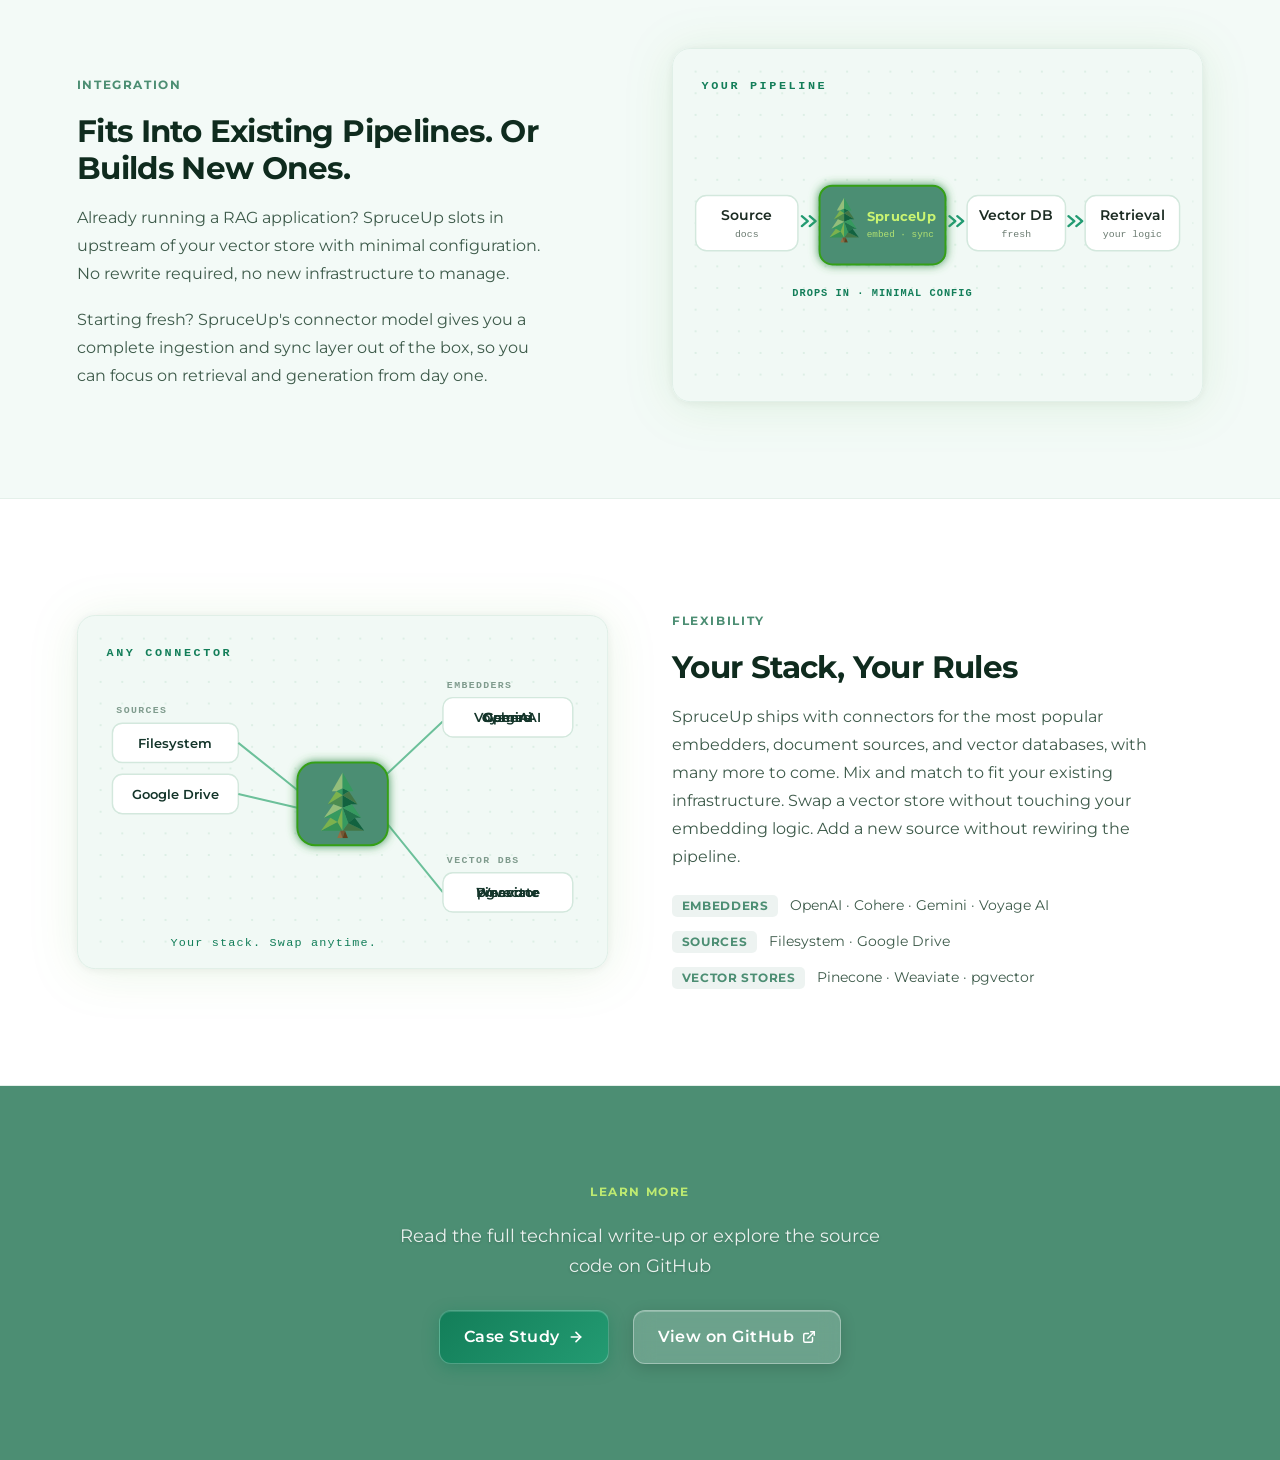
==== commit e45f4695: "deploy: SpruceUp-ai/spruceup-site@87d7867c37c3350b715a5b6ac24136d3d94a6baf" ====
--- a/index.html
+++ b/index.html
@@ -1,6 +1,6 @@
-<!DOCTYPE html><html lang="en" dir="ltr" data-theme="dark" data-has-hero class="astro-bguv2lll"> <head><meta charset="utf-8"/><meta name="viewport" content="width=device-width, initial-scale=1"/><title>SpruceUp</title><link rel="canonical" href="https://spruceup-ai.github.io/"/><link rel="sitemap" href="/sitemap-index.xml"/><link rel="shortcut icon" href="/spruceup-logo-only-transparent.png" type="image/png"/><meta name="generator" content="Astro v6.4.4"/><meta name="generator" content="Starlight v0.39.3"/><meta property="og:title" content="SpruceUp"/><meta property="og:type" content="article"/><meta property="og:url" content="https://spruceup-ai.github.io/"/><meta property="og:locale" content="en"/><meta property="og:description" content="SpruceUp — coming soon."/><meta property="og:site_name" content="SpruceUp"/><meta name="twitter:card" content="summary_large_image"/><meta name="description" content="SpruceUp — coming soon."/><script>
+<!DOCTYPE html><html lang="en" dir="ltr" data-theme="dark" data-has-hero class="astro-bguv2lll"> <head><meta charset="utf-8"/><meta name="viewport" content="width=device-width, initial-scale=1"/><title>SpruceUp</title><link rel="canonical" href="https://spruceup-ai.github.io/"/><link rel="sitemap" href="/sitemap-index.xml"/><link rel="shortcut icon" href="/spruceup-logo-only-transparent.png" type="image/png"/><meta name="generator" content="Astro v6.4.4"/><meta name="generator" content="Starlight v0.39.3"/><meta property="og:title" content="SpruceUp"/><meta property="og:type" content="article"/><meta property="og:url" content="https://spruceup-ai.github.io/"/><meta property="og:locale" content="en"/><meta property="og:description" content="A standalone system for making automated, incremental updates to a vector database"/><meta property="og:site_name" content="SpruceUp"/><meta name="twitter:card" content="summary_large_image"/><meta name="description" content="A standalone system for making automated, incremental updates to a vector database"/><script>
 	document.documentElement.dataset.theme = 'light';
-</script><link rel="stylesheet" href="/_astro/print.DNXP8c50.css" media="print"><link rel="stylesheet" href="/_astro/common.CkBTpfyq.css"><script type="module" src="/_astro/page.B_tncCx8.js"></script><link rel="stylesheet" href="/_astro/index.CWJ2dgGS.css"></head> <body class="astro-bguv2lll"> <a href="#_top" class="astro-7q3lir66">Skip to content</a> <div class="page sl-flex astro-vrdttmbt"> <header class="header astro-vrdttmbt"><div class="header astro-3ef6ksr2"> <a href="/" class="logo-link astro-3ef6ksr2" aria-label="SpruceUp home"> <img src="/_astro/spruceup-logo-only-transparent.iL2BIKzi.png" width="1376" height="768" alt="" aria-hidden="true" class="logo-img astro-3ef6ksr2"> </a> <!-- Desktop nav --> <div class="sl-hidden md:sl-flex print:hidden right-group astro-3ef6ksr2"> <nav class="top-nav sl-flex astro-3ef6ksr2" aria-label="Site navigation"> <a href="/case-study/" class="nav-link astro-3ef6ksr2">Case Study</a><a href="/docs/" class="nav-link astro-3ef6ksr2">Docs</a><a href="/team/" class="nav-link astro-3ef6ksr2">Team</a> <a href="https://github.com/SpruceUp-ai/SpruceUp" class="nav-link github-link astro-3ef6ksr2" target="_blank" rel="noopener noreferrer" aria-label="GitHub"> <svg xmlns="http://www.w3.org/2000/svg" width="26" height="26" viewBox="0 0 24 24" fill="currentColor" aria-hidden="true" class="astro-3ef6ksr2"> <path d="M12 2C6.477 2 2 6.484 2 12.017c0 4.425 2.865 8.18 6.839 9.504.5.092.682-.217.682-.483 0-.237-.008-.868-.013-1.703-2.782.605-3.369-1.343-3.369-1.343-.454-1.158-1.11-1.466-1.11-1.466-.908-.62.069-.608.069-.608 1.003.07 1.531 1.032 1.531 1.032.892 1.53 2.341 1.088 2.91.832.092-.647.35-1.088.636-1.338-2.22-.253-4.555-1.113-4.555-4.951 0-1.093.39-1.988 1.029-2.688-.103-.253-.446-1.272.098-2.65 0 0 .84-.27 2.75 1.026A9.564 9.564 0 0112 6.844c.85.004 1.705.115 2.504.337 1.909-1.296 2.747-1.027 2.747-1.027.546 1.379.202 2.398.1 2.651.64.7 1.028 1.595 1.028 2.688 0 3.848-2.339 4.695-4.566 4.943.359.309.678.92.678 1.855 0 1.338-.012 2.419-.012 2.747 0 .268.18.58.688.482A10.019 10.019 0 0022 12.017C22 6.484 17.522 2 12 2z" class="astro-3ef6ksr2"></path> </svg> </a> </nav> </div> <!-- Mobile hamburger --> <details class="mobile-nav md:sl-hidden print:hidden astro-3ef6ksr2"> <summary aria-label="Open navigation menu" class="astro-3ef6ksr2"> <span class="bar astro-3ef6ksr2"></span> <span class="bar astro-3ef6ksr2"></span> <span class="bar astro-3ef6ksr2"></span> </summary> <nav class="mobile-menu astro-3ef6ksr2" aria-label="Mobile navigation"> <a href="/case-study/" class="mobile-nav-link astro-3ef6ksr2">Case Study</a><a href="/docs/" class="mobile-nav-link astro-3ef6ksr2">Docs</a><a href="/team/" class="mobile-nav-link astro-3ef6ksr2">Team</a> <a href="https://github.com/SpruceUp-ai/SpruceUp" class="mobile-nav-link astro-3ef6ksr2" target="_blank" rel="noopener noreferrer"> <svg xmlns="http://www.w3.org/2000/svg" width="18" height="18" viewBox="0 0 24 24" fill="currentColor" aria-hidden="true" class="astro-3ef6ksr2"> <path d="M12 2C6.477 2 2 6.484 2 12.017c0 4.425 2.865 8.18 6.839 9.504.5.092.682-.217.682-.483 0-.237-.008-.868-.013-1.703-2.782.605-3.369-1.343-3.369-1.343-.454-1.158-1.11-1.466-1.11-1.466-.908-.62.069-.608.069-.608 1.003.07 1.531 1.032 1.531 1.032.892 1.53 2.341 1.088 2.91.832.092-.647.35-1.088.636-1.338-2.22-.253-4.555-1.113-4.555-4.951 0-1.093.39-1.988 1.029-2.688-.103-.253-.446-1.272.098-2.65 0 0 .84-.27 2.75 1.026A9.564 9.564 0 0112 6.844c.85.004 1.705.115 2.504.337 1.909-1.296 2.747-1.027 2.747-1.027.546 1.379.202 2.398.1 2.651.64.7 1.028 1.595 1.028 2.688 0 3.848-2.339 4.695-4.566 4.943.359.309.678.92.678 1.855 0 1.338-.012 2.419-.012 2.747 0 .268.18.58.688.482A10.019 10.019 0 0022 12.017C22 6.484 17.522 2 12 2z" class="astro-3ef6ksr2"></path> </svg>
+</script><link rel="stylesheet" href="/_astro/print.DNXP8c50.css" media="print"><link rel="stylesheet" href="/_astro/common.BnS0pnOu.css"><script type="module" src="/_astro/page.B_tncCx8.js"></script><link rel="stylesheet" href="/_astro/index.CWJ2dgGS.css"></head> <body class="astro-bguv2lll"> <a href="#_top" class="astro-7q3lir66">Skip to content</a> <div class="page sl-flex astro-vrdttmbt"> <header class="header astro-vrdttmbt"><div class="header astro-3ef6ksr2"> <a href="/" class="logo-link astro-3ef6ksr2" aria-label="SpruceUp home"> <img src="/_astro/spruceup-logo-only-transparent.iL2BIKzi.png" width="1376" height="768" alt="" aria-hidden="true" class="logo-img astro-3ef6ksr2"> </a> <!-- Desktop nav --> <div class="sl-hidden md:sl-flex print:hidden right-group astro-3ef6ksr2"> <nav class="top-nav sl-flex astro-3ef6ksr2" aria-label="Site navigation"> <a href="/case-study/" class="nav-link astro-3ef6ksr2">Case Study</a><a href="/docs/" class="nav-link astro-3ef6ksr2">Docs</a><a href="/team/" class="nav-link astro-3ef6ksr2">Team</a> <a href="https://github.com/SpruceUp-ai/SpruceUp" class="nav-link github-link astro-3ef6ksr2" target="_blank" rel="noopener noreferrer" aria-label="GitHub"> <svg xmlns="http://www.w3.org/2000/svg" width="26" height="26" viewBox="0 0 24 24" fill="currentColor" aria-hidden="true" class="astro-3ef6ksr2"> <path d="M12 2C6.477 2 2 6.484 2 12.017c0 4.425 2.865 8.18 6.839 9.504.5.092.682-.217.682-.483 0-.237-.008-.868-.013-1.703-2.782.605-3.369-1.343-3.369-1.343-.454-1.158-1.11-1.466-1.11-1.466-.908-.62.069-.608.069-.608 1.003.07 1.531 1.032 1.531 1.032.892 1.53 2.341 1.088 2.91.832.092-.647.35-1.088.636-1.338-2.22-.253-4.555-1.113-4.555-4.951 0-1.093.39-1.988 1.029-2.688-.103-.253-.446-1.272.098-2.65 0 0 .84-.27 2.75 1.026A9.564 9.564 0 0112 6.844c.85.004 1.705.115 2.504.337 1.909-1.296 2.747-1.027 2.747-1.027.546 1.379.202 2.398.1 2.651.64.7 1.028 1.595 1.028 2.688 0 3.848-2.339 4.695-4.566 4.943.359.309.678.92.678 1.855 0 1.338-.012 2.419-.012 2.747 0 .268.18.58.688.482A10.019 10.019 0 0022 12.017C22 6.484 17.522 2 12 2z" class="astro-3ef6ksr2"></path> </svg> </a> </nav> </div> <!-- Mobile hamburger --> <details class="mobile-nav md:sl-hidden print:hidden astro-3ef6ksr2"> <summary aria-label="Open navigation menu" class="astro-3ef6ksr2"> <span class="bar astro-3ef6ksr2"></span> <span class="bar astro-3ef6ksr2"></span> <span class="bar astro-3ef6ksr2"></span> </summary> <nav class="mobile-menu astro-3ef6ksr2" aria-label="Mobile navigation"> <a href="/case-study/" class="mobile-nav-link astro-3ef6ksr2">Case Study</a><a href="/docs/" class="mobile-nav-link astro-3ef6ksr2">Docs</a><a href="/team/" class="mobile-nav-link astro-3ef6ksr2">Team</a> <a href="https://github.com/SpruceUp-ai/SpruceUp" class="mobile-nav-link astro-3ef6ksr2" target="_blank" rel="noopener noreferrer"> <svg xmlns="http://www.w3.org/2000/svg" width="18" height="18" viewBox="0 0 24 24" fill="currentColor" aria-hidden="true" class="astro-3ef6ksr2"> <path d="M12 2C6.477 2 2 6.484 2 12.017c0 4.425 2.865 8.18 6.839 9.504.5.092.682-.217.682-.483 0-.237-.008-.868-.013-1.703-2.782.605-3.369-1.343-3.369-1.343-.454-1.158-1.11-1.466-1.11-1.466-.908-.62.069-.608.069-.608 1.003.07 1.531 1.032 1.531 1.032.892 1.53 2.341 1.088 2.91.832.092-.647.35-1.088.636-1.338-2.22-.253-4.555-1.113-4.555-4.951 0-1.093.39-1.988 1.029-2.688-.103-.253-.446-1.272.098-2.65 0 0 .84-.27 2.75 1.026A9.564 9.564 0 0112 6.844c.85.004 1.705.115 2.504.337 1.909-1.296 2.747-1.027 2.747-1.027.546 1.379.202 2.398.1 2.651.64.7 1.028 1.595 1.028 2.688 0 3.848-2.339 4.695-4.566 4.943.359.309.678.92.678 1.855 0 1.338-.012 2.419-.012 2.747 0 .268.18.58.688.482A10.019 10.019 0 0022 12.017C22 6.484 17.522 2 12 2z" class="astro-3ef6ksr2"></path> </svg>
 GitHub
 </a> </nav> </details> </div> <script type="module">document.addEventListener("click",n=>{const e=document.querySelector(".mobile-nav");e?.open&&!e.contains(n.target)&&(e.open=!1)});</script></header>  <div class="main-frame astro-vrdttmbt">  <script type="module">const a=document.getElementById("starlight__sidebar"),n=a?.querySelector("sl-sidebar-state-persist"),o="sl-sidebar-state",i=()=>{let t=[];const e=n?.dataset.hash||"";try{const s=sessionStorage.getItem(o),r=JSON.parse(s||"{}");Array.isArray(r.open)&&r.hash===e&&(t=r.open)}catch{}return{hash:e,open:t,scroll:a?.scrollTop||0}},c=t=>{try{sessionStorage.setItem(o,JSON.stringify(t))}catch{}},d=()=>c(i()),l=(t,e)=>{const s=i();s.open[e]=t,c(s)};n?.addEventListener("click",t=>{if(!(t.target instanceof Element))return;const e=t.target.closest("summary")?.closest("details");if(!e)return;const s=e.querySelector("sl-sidebar-restore"),r=parseInt(s?.dataset.index||"");isNaN(r)||l(!e.open,r)});addEventListener("visibilitychange",()=>{document.visibilityState==="hidden"&&d()});addEventListener("pageHide",d);</script> <div class="toc-layout astro-2hkjwgzv">  <div class="main-pane astro-2hkjwgzv">  <main data-pagefind-body class="astro-bguv2lll" lang="en" dir="ltr">   <div class="content-panel astro-7nkwcw3z"> <div class="sl-container astro-7nkwcw3z"> <script type="module">"scrollRestoration"in history&&(history.scrollRestoration="manual");window.scrollTo(0,0);</script> <div class="hero astro-bbe6dxrz"> <img src="/_astro/spruceup-logo.BksP7Vha_Z1SMg9h.svg" loading="eager" decoding="async" alt="SpruceUp" width="800" height="800" class="astro-bbe6dxrz">   <div class="sl-flex stack astro-bbe6dxrz"> <div class="sl-flex copy astro-bbe6dxrz"> <h1 id="_top" data-page-title class="astro-bbe6dxrz">SpruceUp</h1>  <div class="tagline astro-bbe6dxrz">A standalone system for making automated, incremental updates to a vector database</div> </div> <div class="sl-flex actions astro-bbe6dxrz"> <a class="sl-link-button not-content primary astro-bbe6dxrz astro-xwgiixxa" href="/case-study/">  Case Study <svg aria-hidden="true" class="astro-xwgiixxa astro-c6vsoqas" width="16" height="16" viewBox="0 0 24 24" fill="currentColor" style="--sl-icon-size: 1.5rem;"><path d="M17.92 11.62a1.001 1.001 0 0 0-.21-.33l-5-5a1.003 1.003 0 1 0-1.42 1.42l3.3 3.29H7a1 1 0 0 0 0 2h7.59l-3.3 3.29a1.002 1.002 0 0 0 .325 1.639 1 1 0 0 0 1.095-.219l5-5a1 1 0 0 0 .21-.33 1 1 0 0 0 0-.76Z"/></svg> </a><a class="sl-link-button not-content minimal astro-bbe6dxrz astro-xwgiixxa" href="https://github.com/SpruceUp-ai/SpruceUp" target="_blank" rel="noopener noreferrer">  View on GitHub <svg aria-hidden="true" class="astro-xwgiixxa astro-c6vsoqas" width="16" height="16" viewBox="0 0 24 24" fill="currentColor" style="--sl-icon-size: 1.5rem;"><path d="M19.33 10.18a1 1 0 0 1-.77 0 1 1 0 0 1-.62-.93l.01-1.83-8.2 8.2a1 1 0 0 1-1.41-1.42l8.2-8.2H14.7a1 1 0 0 1 0-2h4.25a1 1 0 0 1 1 1v4.25a1 1 0 0 1-.62.93Z"/><path d="M11 4a1 1 0 1 1 0 2H7a1 1 0 0 0-1 1v10a1 1 0 0 0 1 1h10a1 1 0 0 0 1-1v-4a1 1 0 1 1 2 0v4a3 3 0 0 1-3 3H7a3 3 0 0 1-3-3V7a3 3 0 0 1 3-3h4Z"/></svg> </a> </div> </div> </div> <div class="sl-markdown-content"> <!-- Shared SVG defs: symbol, pattern, gradient, filter used by all three animations --><svg width="0" height="0" style="position:absolute" aria-hidden="true" class="astro-brwpwakl"> <defs class="astro-brwpwakl"> <symbol id="spruce" viewBox="16.69 7.51 162.17 246.80" class="astro-brwpwakl"> <path d="M 97.776461,66.450208 74.434216,77.68053 97.847257,93.404118 Z" fill="#369a5f" class="astro-brwpwakl"></path> <path d="m 97.776461,66.450208 0.0708,26.95391 23.568579,-15.735991 z" fill="#146a45" class="astro-brwpwakl"></path> <path d="M 97.847257,93.404118 42.036711,126.40469 h 21.398693 l 34.411853,13.98157 z" fill="#4d8c50" class="astro-brwpwakl"></path> <path d="m 97.847257,93.404118 v 46.982142 l 34.444413,-13.98157 h 21.43486 z" fill="#12623f" class="astro-brwpwakl"></path> <path d="M 97.847374,140.38626 28.262082,177.54714 H 52.08375 l 26.372335,15.77706 z" fill="#369a5f" class="astro-brwpwakl"></path> <path d="m 97.847374,140.38626 69.625606,37.16088 H 143.4633 l -25.00354,19.96075 z" fill="#20734a" class="astro-brwpwakl"></path> <path d="M 16.688174,226.49737 78.456085,193.3242 97.837954,226.56437 Z" fill="#369255" class="astro-brwpwakl"></path> <path d="M 178.85887,226.49737 118.45976,197.50789 97.837954,226.56437 Z" fill="#437646" class="astro-brwpwakl"></path> <path d="M 97.837952,226.56437 78.456085,193.3242 97.847374,140.38626 Z" fill="#7cb24d" class="astro-brwpwakl"></path> <path d="M 97.837952,226.56437 118.45976,197.50789 97.847374,140.38626 Z" fill="#369a5f" class="astro-brwpwakl"></path> <path d="M 178.85887,226.49737 143.4633,177.54714 118.45976,197.50789 Z" fill="#12623f" class="astro-brwpwakl"></path> <path d="M 16.688174,226.49737 78.456085,193.3242 52.08375,177.54714 Z" fill="#7cb24d" class="astro-brwpwakl"></path> <path d="M 28.262082,177.54714 97.847374,140.38626 63.435404,126.40469 Z" fill="#94be7b" class="astro-brwpwakl"></path> <path d="M 167.47298,177.54714 132.29167,126.40469 97.847374,140.38626 Z" fill="#369a5f" class="astro-brwpwakl"></path> <path d="M 153.72653,126.40469 121.41587,77.668286 97.847374,93.404017 Z" fill="#437646" class="astro-brwpwakl"></path> <path d="M 42.036711,126.40469 97.847374,93.404017 74.434059,77.680687 Z" fill="#7cb24d" class="astro-brwpwakl"></path> <path d="M 74.434059,77.680687 97.77646,66.450207 97.822577,7.5061232 57.510902,77.766859 Z" fill="#94be7b" class="astro-brwpwakl"></path> <path d="m 121.41584,77.668127 h 16.73619 L 97.822577,7.506123 97.77646,66.450207 Z" fill="#369a5f" class="astro-brwpwakl"></path> <path d="m 77.595025,254.3052 h 20.252346 l -8.86043,-27.74083 z" fill="#926e44" class="astro-brwpwakl"></path> <path d="M 97.847371,254.3052 106.7078,226.56437 H 88.986941 Z" fill="#785633" class="astro-brwpwakl"></path> <path d="m 97.847371,254.3052 8.860429,-27.74083 11.42866,27.74083 z" fill="#623f1c" class="astro-brwpwakl"></path> </symbol> <pattern id="dots" width="22" height="22" patternUnits="userSpaceOnUse" class="astro-brwpwakl"> <circle cx="2" cy="2" r="1.1" fill="#bfe0ce" class="astro-brwpwakl"></circle> </pattern> <linearGradient id="sweepGrad" x1="0" y1="0" x2="1" y2="0" class="astro-brwpwakl"> <stop offset="0" stop-color="#caf471" stop-opacity="0" class="astro-brwpwakl"></stop> <stop offset="0.5" stop-color="#caf471" stop-opacity="0.9" class="astro-brwpwakl"></stop> <stop offset="1" stop-color="#caf471" stop-opacity="0" class="astro-brwpwakl"></stop> </linearGradient> <filter id="softGlow" x="-50%" y="-50%" width="200%" height="200%" class="astro-brwpwakl"> <feGaussianBlur stdDeviation="5" result="b" class="astro-brwpwakl"></feGaussianBlur> <feMerge class="astro-brwpwakl"><feMergeNode in="b" class="astro-brwpwakl"></feMergeNode><feMergeNode in="SourceGraphic" class="astro-brwpwakl"></feMergeNode></feMerge> </filter> </defs> </svg> <div class="features-root astro-brwpwakl"> <!-- ── Section 1: Embedding Rot ─────────────────────────────── --> <section class="fs-section fs-white astro-brwpwakl"> <div class="fs-inner astro-brwpwakl"> <div class="fs-row astro-brwpwakl"> <figure class="fs-visual astro-brwpwakl" aria-hidden="true"> <svg viewBox="0 0 540 360" width="540" height="360" class="ph-img astro-brwpwakl"> <rect width="540" height="360" rx="18" fill="#f1f9f5" class="astro-brwpwakl"></rect> <rect x="10" y="10" width="520" height="340" rx="13" fill="url(#dots)" opacity="0.5" class="astro-brwpwakl"></rect> <rect x="0.5" y="0.5" width="539" height="359" rx="18" fill="none" stroke="#e0efe7" class="astro-brwpwakl"></rect> <text x="30" y="42" style="font-family:'Spline Sans Mono',monospace;font-size:12px;font-weight:600;letter-spacing:.22em;" fill="#137e59" class="astro-brwpwakl">VECTOR FRESHNESS</text> <g class="astro-brwpwakl"> <!-- row 1: stale at col 2 --> <g transform="translate(58,86)" class="astro-brwpwakl"><rect width="72" height="44" rx="9" fill="#3f8f6e" class="astro-brwpwakl"></rect><rect x="12" y="15" width="48" height="4" rx="2" fill="#caf471" class="astro-brwpwakl"></rect><rect x="12" y="26" width="30" height="4" rx="2" fill="#caf471" opacity="0.7" class="astro-brwpwakl"></rect></g> <g transform="translate(146,86)" class="astro-brwpwakl"><rect width="72" height="44" rx="9" fill="#c2cfc8" style="animation:staleCell1 5s ease-in-out infinite" class="astro-brwpwakl"></rect><rect x="12" y="15" width="48" height="4" rx="2" fill="#caf471" style="animation:staleAccent1 5s ease-in-out infinite" class="astro-brwpwakl"></rect><rect x="12" y="26" width="30" height="4" rx="2" fill="#caf471" style="animation:staleAccent1 5s ease-in-out infinite" class="astro-brwpwakl"></rect></g> <g transform="translate(234,86)" class="astro-brwpwakl"><rect width="72" height="44" rx="9" fill="#3f8f6e" class="astro-brwpwakl"></rect><rect x="12" y="15" width="48" height="4" rx="2" fill="#caf471" class="astro-brwpwakl"></rect><rect x="12" y="26" width="30" height="4" rx="2" fill="#caf471" opacity="0.7" class="astro-brwpwakl"></rect></g> <g transform="translate(322,86)" class="astro-brwpwakl"><rect width="72" height="44" rx="9" fill="#3f8f6e" class="astro-brwpwakl"></rect><rect x="12" y="15" width="48" height="4" rx="2" fill="#caf471" class="astro-brwpwakl"></rect><rect x="12" y="26" width="30" height="4" rx="2" fill="#caf471" opacity="0.7" class="astro-brwpwakl"></rect></g> <g transform="translate(410,86)" class="astro-brwpwakl"><rect width="72" height="44" rx="9" fill="#3f8f6e" class="astro-brwpwakl"></rect><rect x="12" y="15" width="48" height="4" rx="2" fill="#caf471" class="astro-brwpwakl"></rect><rect x="12" y="26" width="30" height="4" rx="2" fill="#caf471" opacity="0.7" class="astro-brwpwakl"></rect></g> <!-- row 2: stale at col 4 --> <g transform="translate(58,146)" class="astro-brwpwakl"><rect width="72" height="44" rx="9" fill="#3f8f6e" class="astro-brwpwakl"></rect><rect x="12" y="15" width="48" height="4" rx="2" fill="#caf471" class="astro-brwpwakl"></rect><rect x="12" y="26" width="30" height="4" rx="2" fill="#caf471" opacity="0.7" class="astro-brwpwakl"></rect></g> <g transform="translate(146,146)" class="astro-brwpwakl"><rect width="72" height="44" rx="9" fill="#3f8f6e" class="astro-brwpwakl"></rect><rect x="12" y="15" width="48" height="4" rx="2" fill="#caf471" class="astro-brwpwakl"></rect><rect x="12" y="26" width="30" height="4" rx="2" fill="#caf471" opacity="0.7" class="astro-brwpwakl"></rect></g> <g transform="translate(322,146)" class="astro-brwpwakl"><rect width="72" height="44" rx="9" fill="#c2cfc8" style="animation:staleCell2 5s ease-in-out infinite" class="astro-brwpwakl"></rect><rect x="12" y="15" width="48" height="4" rx="2" fill="#caf471" style="animation:staleAccent2 5s ease-in-out infinite" class="astro-brwpwakl"></rect><rect x="12" y="26" width="30" height="4" rx="2" fill="#caf471" style="animation:staleAccent2 5s ease-in-out infinite" class="astro-brwpwakl"></rect></g> <g transform="translate(410,146)" class="astro-brwpwakl"><rect width="72" height="44" rx="9" fill="#3f8f6e" class="astro-brwpwakl"></rect><rect x="12" y="15" width="48" height="4" rx="2" fill="#caf471" class="astro-brwpwakl"></rect><rect x="12" y="26" width="30" height="4" rx="2" fill="#caf471" opacity="0.7" class="astro-brwpwakl"></rect></g> <!-- row 3: stale at col 3 --> <g transform="translate(58,206)" class="astro-brwpwakl"><rect width="72" height="44" rx="9" fill="#3f8f6e" class="astro-brwpwakl"></rect><rect x="12" y="15" width="48" height="4" rx="2" fill="#caf471" class="astro-brwpwakl"></rect><rect x="12" y="26" width="30" height="4" rx="2" fill="#caf471" opacity="0.7" class="astro-brwpwakl"></rect></g> <g transform="translate(146,206)" class="astro-brwpwakl"><rect width="72" height="44" rx="9" fill="#3f8f6e" class="astro-brwpwakl"></rect><rect x="12" y="15" width="48" height="4" rx="2" fill="#caf471" class="astro-brwpwakl"></rect><rect x="12" y="26" width="30" height="4" rx="2" fill="#caf471" opacity="0.7" class="astro-brwpwakl"></rect></g> <g transform="translate(234,206)" class="astro-brwpwakl"><rect width="72" height="44" rx="9" fill="#c2cfc8" style="animation:staleCell3 5s ease-in-out infinite" class="astro-brwpwakl"></rect><rect x="12" y="15" width="48" height="4" rx="2" fill="#caf471" style="animation:staleAccent3 5s ease-in-out infinite" class="astro-brwpwakl"></rect><rect x="12" y="26" width="30" height="4" rx="2" fill="#caf471" style="animation:staleAccent3 5s ease-in-out infinite" class="astro-brwpwakl"></rect></g> <g transform="translate(322,206)" class="astro-brwpwakl"><rect width="72" height="44" rx="9" fill="#3f8f6e" class="astro-brwpwakl"></rect><rect x="12" y="15" width="48" height="4" rx="2" fill="#caf471" class="astro-brwpwakl"></rect><rect x="12" y="26" width="30" height="4" rx="2" fill="#caf471" opacity="0.7" class="astro-brwpwakl"></rect></g> <g transform="translate(410,206)" class="astro-brwpwakl"><rect width="72" height="44" rx="9" fill="#3f8f6e" class="astro-brwpwakl"></rect><rect x="12" y="15" width="48" height="4" rx="2" fill="#caf471" class="astro-brwpwakl"></rect><rect x="12" y="26" width="30" height="4" rx="2" fill="#caf471" opacity="0.7" class="astro-brwpwakl"></rect></g> </g> <!-- stale clock badges --> <g style="animation:staleClock1 5s ease-in-out infinite" fill="none" stroke="#8a9a90" stroke-width="2" stroke-linecap="round" class="astro-brwpwakl"> <g transform="translate(206,96)" class="astro-brwpwakl"><circle r="7" fill="#eef2ef" stroke="#9aa89f" class="astro-brwpwakl"></circle><path d="M0,-4 L0,0 L3,2" class="astro-brwpwakl"></path></g> </g> <g style="animation:staleClock2 5s ease-in-out infinite" fill="none" stroke="#8a9a90" stroke-width="2" stroke-linecap="round" class="astro-brwpwakl"> <g transform="translate(382,156)" class="astro-brwpwakl"><circle r="7" fill="#eef2ef" stroke="#9aa89f" class="astro-brwpwakl"></circle><path d="M0,-4 L0,0 L3,2" class="astro-brwpwakl"></path></g> </g> <g style="animation:staleClock3 5s ease-in-out infinite" fill="none" stroke="#8a9a90" stroke-width="2" stroke-linecap="round" class="astro-brwpwakl"> <g transform="translate(294,216)" class="astro-brwpwakl"><circle r="7" fill="#eef2ef" stroke="#9aa89f" class="astro-brwpwakl"></circle><path d="M0,-4 L0,0 L3,2" class="astro-brwpwakl"></path></g> </g> <!-- lime refresh sweep --> <rect x="60" y="80" width="46" height="176" fill="url(#sweepGrad)" style="animation:sweepX 5s ease-in-out infinite" class="astro-brwpwakl"></rect> <!-- SpruceUp hub + refresh ring --> <circle cx="270" cy="168" r="40" fill="none" stroke="#35a016" stroke-width="3" style="transform-box:fill-box;transform-origin:center;animation:ring 5s ease-in-out infinite" class="astro-brwpwakl"></circle> <circle cx="270" cy="168" r="27" fill="#ffffff" stroke="#d3e8dd" class="astro-brwpwakl"></circle> <g style="transform-box:fill-box;transform-origin:center;animation:logoPulse 5s ease-in-out infinite" class="astro-brwpwakl"><use href="#spruce" x="254" y="143" width="32" height="49" class="astro-brwpwakl"></use></g> <text x="270" y="318" text-anchor="middle" style="font-family:'Spline Sans Mono',monospace;font-size:12px;font-weight:500;letter-spacing:.12em;" fill="#137e59" class="astro-brwpwakl">always fresh</text> </svg> </figure> <div class="fs-copy astro-brwpwakl"> <p class="fs-eyebrow astro-brwpwakl">Incremental Indexing</p> <h2 class="fs-heading astro-brwpwakl">Stop Embedding Rot Before It Starts</h2> <p class="fs-body astro-brwpwakl">
 Vector databases degrade silently. As your knowledge base grows and changes, your old embeddings become
@@ -26,7 +26,7 @@
 Pinecone · Weaviate · pgvector
 </li> </ul> </div> </div> </div> </section> </div>
 <div class="cta-root astro-frbqrhml"> <section class="cta-section astro-frbqrhml"> <div class="cta-inner astro-frbqrhml"> <p class="cta-eyebrow astro-frbqrhml">Learn More</p> <p class="cta-body astro-frbqrhml">
-Read the full technical write-up or explore the source code on GitHub.
+Read the full technical write-up or explore the source code on GitHub
 </p> <div class="cta-actions astro-frbqrhml"> <a href="/case-study/" class="cta-btn cta-btn--primary astro-frbqrhml">
 Case Study
 <svg xmlns="http://www.w3.org/2000/svg" width="16" height="16" viewBox="0 0 24 24" fill="none" stroke="currentColor" stroke-width="2.5" stroke-linecap="round" stroke-linejoin="round" aria-hidden="true" class="astro-frbqrhml"><line x1="5" y1="12" x2="19" y2="12" class="astro-frbqrhml"></line><polyline points="12 5 19 12 12 19" class="astro-frbqrhml"></polyline></svg> </a> <a href="https://github.com/SpruceUp-ai/SpruceUp" class="cta-btn cta-btn--ghost astro-frbqrhml" target="_blank" rel="noopener noreferrer">
--- a/_astro/common.BnS0pnOu.css
+++ b/_astro/common.BnS0pnOu.css
@@ -0,0 +1 @@
+@import"https://fonts.googleapis.com/css2?family=Montserrat:ital,wght@0,400;0,600;0,700;1,400&display=swap";:root:has(.team-page){--sl-content-width: 80rem}:root:has(.case-study-page){--sl-content-width: 72rem}:root:has(.case-study-page) .sl-markdown-content :is(p,h1,h2,h3,h4,h5,h6,ul,ol,blockquote,table){max-width:min(52rem,100%);margin-inline:0}:root:has(.case-study-page) .sl-markdown-content p:has(>img){max-width:min(72rem,100%);margin-inline:0;margin:3rem}:root:has(.case-study-page) .sl-markdown-content img{width:100%}:root{--spruceup-green-deep: #4c8e73;--sl-font: "Montserrat", sans-serif;--sl-mobile-toc-height: 1rem}:root{--sl-color-accent-low: #caf471;--sl-color-accent: #35a016;--sl-color-accent-high: #4c8e73;--sl-color-text-accent: #35a016}@media(min-width:48.75rem){.right-sidebar-panel{display:block}}@media(min-width:50em){:root[data-has-sidebar]{--sl-content-inline-start: 0rem}#starlight__sidebar{display:none}}.main-frame{padding-inline:max(0px,calc((100% - 90rem)/2));overflow-x:clip}header.header .header{max-width:110rem;margin-inline:auto}[data-has-sidebar] header.header{padding-inline-end:var(--sl-nav-pad-x)}:root[data-has-hero]{--sl-main-pad: 0}:root[data-has-hero] .content-panel{padding-bottom:0}starlight-toc h2{display:none}.right-sidebar-panel a[href="#_top"]{display:none}.right-sidebar-panel{padding-top:1.5rem}.right-sidebar-panel a{display:block;font-size:var(--sl-text-base);font-weight:600;color:var(--spruceup-green-deep);padding:.5rem 1.25rem .5rem 1rem;border-inline-start:3px solid transparent;border-radius:0 6px 6px 0;text-decoration:none;transition:color .2s ease,background-color .2s ease,transform .2s ease,border-color .2s ease}.right-sidebar-panel a:hover{color:var(--spruceup-green-deep);background-color:color-mix(in srgb,var(--spruceup-green-deep) 20%,transparent);transform:translate(4px)}.right-sidebar-panel li li a{font-size:var(--sl-text-sm);font-weight:400;color:var(--spruceup-green-deep);padding-inline-start:1.75rem}@layer starlight.base,starlight.reset,starlight.core,starlight.content,starlight.components,starlight.utils;@layer starlight.base{:root,::backdrop{--sl-color-white: hsl(0, 0%, 100%);--sl-color-gray-1: hsl(224, 20%, 94%);--sl-color-gray-2: hsl(224, 6%, 77%);--sl-color-gray-3: hsl(224, 6%, 56%);--sl-color-gray-4: hsl(224, 7%, 36%);--sl-color-gray-5: hsl(224, 10%, 23%);--sl-color-gray-6: hsl(224, 14%, 16%);--sl-color-black: hsl(224, 10%, 10%);--sl-hue-orange: 41;--sl-color-orange-low: hsl(var(--sl-hue-orange), 39%, 22%);--sl-color-orange: hsl(var(--sl-hue-orange), 82%, 63%);--sl-color-orange-high: hsl(var(--sl-hue-orange), 82%, 87%);--sl-hue-green: 101;--sl-color-green-low: hsl(var(--sl-hue-green), 39%, 22%);--sl-color-green: hsl(var(--sl-hue-green), 82%, 63%);--sl-color-green-high: hsl(var(--sl-hue-green), 82%, 80%);--sl-hue-blue: 234;--sl-color-blue-low: hsl(var(--sl-hue-blue), 54%, 20%);--sl-color-blue: hsl(var(--sl-hue-blue), 100%, 60%);--sl-color-blue-high: hsl(var(--sl-hue-blue), 100%, 87%);--sl-hue-purple: 281;--sl-color-purple-low: hsl(var(--sl-hue-purple), 39%, 22%);--sl-color-purple: hsl(var(--sl-hue-purple), 82%, 63%);--sl-color-purple-high: hsl(var(--sl-hue-purple), 82%, 89%);--sl-hue-red: 339;--sl-color-red-low: hsl(var(--sl-hue-red), 39%, 22%);--sl-color-red: hsl(var(--sl-hue-red), 82%, 63%);--sl-color-red-high: hsl(var(--sl-hue-red), 82%, 87%);--sl-color-accent-low: hsl(224, 54%, 20%);--sl-color-accent: hsl(224, 100%, 60%);--sl-color-accent-high: hsl(224, 100%, 85%);--sl-color-text: var(--sl-color-gray-2);--sl-color-text-accent: var(--sl-color-accent-high);--sl-color-text-invert: var(--sl-color-accent-low);--sl-color-bg: var(--sl-color-black);--sl-color-bg-nav: var(--sl-color-gray-6);--sl-color-bg-sidebar: var(--sl-color-gray-6);--sl-color-bg-inline-code: var(--sl-color-gray-5);--sl-color-bg-accent: var(--sl-color-accent-high);--sl-color-hairline-light: var(--sl-color-gray-5);--sl-color-hairline: var(--sl-color-gray-6);--sl-color-hairline-shade: var(--sl-color-black);--sl-color-backdrop-overlay: hsla(223, 13%, 10%, .66);--sl-shadow-sm: 0px 1px 1px hsla(0, 0%, 0%, .12), 0px 2px 1px hsla(0, 0%, 0%, .24);--sl-shadow-md: 0px 8px 4px hsla(0, 0%, 0%, .08), 0px 5px 2px hsla(0, 0%, 0%, .08), 0px 3px 2px hsla(0, 0%, 0%, .12), 0px 1px 1px hsla(0, 0%, 0%, .15);--sl-shadow-lg: 0px 25px 7px hsla(0, 0%, 0%, .03), 0px 16px 6px hsla(0, 0%, 0%, .1), 0px 9px 5px hsla(223, 13%, 10%, .33), 0px 4px 4px hsla(0, 0%, 0%, .75), 0px 4px 2px hsla(0, 0%, 0%, .25);--sl-text-2xs: .75rem;--sl-text-xs: .8125rem;--sl-text-sm: .875rem;--sl-text-base: 1rem;--sl-text-lg: 1.125rem;--sl-text-xl: 1.25rem;--sl-text-2xl: 1.5rem;--sl-text-3xl: 1.8125rem;--sl-text-4xl: 2.1875rem;--sl-text-5xl: 2.625rem;--sl-text-6xl: 4rem;--sl-text-body: var(--sl-text-base);--sl-text-body-sm: var(--sl-text-xs);--sl-text-code: var(--sl-text-sm);--sl-text-code-sm: var(--sl-text-xs);--sl-text-h1: var(--sl-text-4xl);--sl-text-h2: var(--sl-text-3xl);--sl-text-h3: var(--sl-text-2xl);--sl-text-h4: var(--sl-text-xl);--sl-text-h5: var(--sl-text-lg);--sl-line-height: 1.75;--sl-line-height-headings: 1.2;--sl-font-system: -apple-system, BlinkMacSystemFont, "Segoe UI", Roboto, "Helvetica Neue", "Noto Sans", Arial, sans-serif, "Apple Color Emoji", "Segoe UI Emoji", "Segoe UI Symbol", "Noto Color Emoji";--sl-font-system-mono: ui-monospace, SFMono-Regular, Menlo, Monaco, Consolas, "Liberation Mono", "Courier New", monospace;--__sl-font: var(--sl-font, var(--sl-font-system)), var(--sl-font-system);--__sl-font-mono: var(--sl-font-mono, var(--sl-font-system-mono)), var(--sl-font-system-mono);--sl-nav-height: 3.5rem;--sl-nav-pad-x: 1rem;--sl-nav-pad-y: .75rem;--sl-mobile-toc-height: 3rem;--sl-sidebar-width: 18.75rem;--sl-sidebar-pad-x: 1rem;--sl-content-width: 45rem;--sl-content-pad-x: 1rem;--sl-content-gap-y: 1rem;--sl-main-pad: 0 0 3vh 0;--sl-menu-button-size: 2rem;--sl-nav-gap: var(--sl-content-pad-x);--sl-outline-offset-inside: -.1875rem;--sl-z-index-toc: 4;--sl-z-index-menu: 5;--sl-z-index-navbar: 10;--sl-z-index-skiplink: 20}:root[data-theme=light],[data-theme=light] ::backdrop{--sl-color-white: hsl(224, 10%, 10%);--sl-color-gray-1: hsl(224, 14%, 16%);--sl-color-gray-2: hsl(224, 10%, 23%);--sl-color-gray-3: hsl(224, 7%, 36%);--sl-color-gray-4: hsl(224, 6%, 56%);--sl-color-gray-5: hsl(224, 6%, 77%);--sl-color-gray-6: hsl(224, 20%, 94%);--sl-color-gray-7: hsl(224, 19%, 97%);--sl-color-black: hsl(0, 0%, 100%);--sl-color-orange-high: hsl(var(--sl-hue-orange), 80%, 25%);--sl-color-orange: hsl(var(--sl-hue-orange), 90%, 60%);--sl-color-orange-low: hsl(var(--sl-hue-orange), 90%, 88%);--sl-color-green-high: hsl(var(--sl-hue-green), 80%, 22%);--sl-color-green: hsl(var(--sl-hue-green), 90%, 46%);--sl-color-green-low: hsl(var(--sl-hue-green), 85%, 90%);--sl-color-blue-high: hsl(var(--sl-hue-blue), 80%, 30%);--sl-color-blue: hsl(var(--sl-hue-blue), 90%, 60%);--sl-color-blue-low: hsl(var(--sl-hue-blue), 88%, 90%);--sl-color-purple-high: hsl(var(--sl-hue-purple), 90%, 30%);--sl-color-purple: hsl(var(--sl-hue-purple), 90%, 60%);--sl-color-purple-low: hsl(var(--sl-hue-purple), 80%, 90%);--sl-color-red-high: hsl(var(--sl-hue-red), 80%, 30%);--sl-color-red: hsl(var(--sl-hue-red), 90%, 60%);--sl-color-red-low: hsl(var(--sl-hue-red), 80%, 90%);--sl-color-accent-high: hsl(234, 80%, 30%);--sl-color-accent: hsl(234, 90%, 60%);--sl-color-accent-low: hsl(234, 88%, 90%);--sl-color-text-accent: var(--sl-color-accent);--sl-color-text-invert: var(--sl-color-black);--sl-color-bg-nav: var(--sl-color-gray-7);--sl-color-bg-sidebar: var(--sl-color-bg);--sl-color-bg-inline-code: var(--sl-color-gray-6);--sl-color-bg-accent: var(--sl-color-accent);--sl-color-hairline-light: var(--sl-color-gray-6);--sl-color-hairline-shade: var(--sl-color-gray-6);--sl-color-backdrop-overlay: hsla(225, 9%, 36%, .66);--sl-shadow-sm: 0px 1px 1px hsla(0, 0%, 0%, .06), 0px 2px 1px hsla(0, 0%, 0%, .06);--sl-shadow-md: 0px 8px 4px hsla(0, 0%, 0%, .03), 0px 5px 2px hsla(0, 0%, 0%, .03), 0px 3px 2px hsla(0, 0%, 0%, .06), 0px 1px 1px hsla(0, 0%, 0%, .06);--sl-shadow-lg: 0px 25px 7px rgba(0, 0, 0, .01), 0px 16px 6px hsla(0, 0%, 0%, .03), 0px 9px 5px hsla(223, 13%, 10%, .08), 0px 4px 4px hsla(0, 0%, 0%, .16), 0px 4px 2px hsla(0, 0%, 0%, .04)}@media(min-width:50em){:root{--sl-nav-height: 4rem;--sl-nav-pad-x: 1.5rem;--sl-text-h1: var(--sl-text-5xl);--sl-text-h2: var(--sl-text-4xl);--sl-text-h3: var(--sl-text-3xl);--sl-text-h4: var(--sl-text-2xl)}}@media(min-width:72rem){:root{--sl-content-pad-x: 1.5rem;--sl-mobile-toc-height: 0rem}}}@layer starlight.reset{*,*:before,*:after{box-sizing:border-box}*{margin:0}html{color-scheme:dark;accent-color:var(--sl-color-accent);-webkit-text-size-adjust:100%;text-size-adjust:100%}html[data-theme=light]{color-scheme:light}body{font-family:var(--__sl-font);line-height:var(--sl-line-height);-webkit-font-smoothing:antialiased;color:var(--sl-color-text);background-color:var(--sl-color-bg)}[lang]:where(:lang(zh),:lang(ja)){text-autospace:normal}[lang]:where(:not(:lang(zh),:lang(ja))){text-autospace:initial}pre,code,samp,kbd{text-autospace:no-autospace}input,button,textarea,select{font:inherit}p,h1,h2,h3,h4,h5,h6,code{overflow-wrap:break-word}code{font-family:var(--__sl-font-mono)}}@layer starlight.components{.starlight-aside{padding:1rem;border-inline-start:.25rem solid var(--sl-color-asides-border);color:var(--sl-color-white)}.starlight-aside--note{--sl-color-asides-text-accent: var(--sl-color-blue-high);--sl-color-asides-border: var(--sl-color-blue);background-color:var(--sl-color-blue-low)}.starlight-aside--tip{--sl-color-asides-text-accent: var(--sl-color-purple-high);--sl-color-asides-border: var(--sl-color-purple);background-color:var(--sl-color-purple-low)}.starlight-aside--caution{--sl-color-asides-text-accent: var(--sl-color-orange-high);--sl-color-asides-border: var(--sl-color-orange);background-color:var(--sl-color-orange-low)}.starlight-aside--danger{--sl-color-asides-text-accent: var(--sl-color-red-high);--sl-color-asides-border: var(--sl-color-red);background-color:var(--sl-color-red-low)}.starlight-aside__title{display:flex;gap:.5rem;align-items:center;font-size:var(--sl-text-h5);font-weight:600;line-height:var(--sl-line-height-headings);color:var(--sl-color-asides-text-accent)}.starlight-aside__icon{font-size:1.333em;width:1em;height:1em}.starlight-aside__title+.starlight-aside__content{margin-top:.5rem}.starlight-aside__content:empty{display:none}.starlight-aside__content a{color:var(--sl-color-asides-text-accent)}}@layer starlight.utils{.sr-only{position:absolute;width:1px;height:1px;padding:0;margin:-1px;overflow:hidden;clip:rect(0,0,0,0);white-space:nowrap;border-width:0}.sl-hidden{display:none}.sl-flex{display:flex}.sl-block{display:block}@media(min-width:50rem){.md\:sl-hidden{display:none}.md\:sl-flex{display:flex}.md\:sl-block{display:block}}@media(min-width:72rem){.lg\:sl-hidden{display:none}.lg\:sl-flex{display:flex}.lg\:sl-block{display:block}}[data-theme=light] .light\:sl-hidden,[data-theme=dark] .dark\:sl-hidden{display:none}[dir=rtl] .rtl\:flip:not(:where([dir=rtl] [dir=ltr] *)){transform:scaleX(-1)}}@layer starlight.content{.sl-markdown-content .sl-heading-wrapper{--sl-anchor-icon-size: .8275em;--sl-anchor-icon-gap: .25em;--sl-anchor-icon-space: calc(var(--sl-anchor-icon-size) + var(--sl-anchor-icon-gap));line-height:var(--sl-line-height-headings)}.sl-markdown-content :not(h1,h2,h3,h4,h5,h6,.sl-heading-wrapper)+:is(.sl-heading-wrapper){margin-top:1.5em}.sl-markdown-content .sl-heading-wrapper.level-h1{font-size:var(--sl-text-h1)}.sl-markdown-content .sl-heading-wrapper.level-h2{font-size:var(--sl-text-h2)}.sl-markdown-content .sl-heading-wrapper.level-h3{font-size:var(--sl-text-h3)}.sl-markdown-content .sl-heading-wrapper.level-h4{font-size:var(--sl-text-h4)}.sl-markdown-content .sl-heading-wrapper.level-h5{font-size:var(--sl-text-h5)}.sl-markdown-content .sl-heading-wrapper.level-h6{font-size:var(--sl-text-h6)}.sl-markdown-content .sl-heading-wrapper>:first-child{display:inline;padding-inline-end:var(--sl-anchor-icon-space)}.sl-markdown-content .sl-anchor-link{position:relative;margin-inline-start:calc(-1 * var(--sl-anchor-icon-size));-webkit-user-select:none;user-select:none;display:inline-flex}.sl-markdown-content .sl-anchor-link:after{content:"";position:absolute;inset:-.25rem -.5rem}.sl-markdown-content .sl-anchor-icon>svg{display:inline;width:var(--sl-anchor-icon-size);vertical-align:top;transform:translateY(calc((var(--sl-line-height-headings) * 1em - var(--sl-anchor-icon-size)) / 2))}@media(hover:hover){.sl-markdown-content .sl-anchor-link{opacity:0}.sl-markdown-content .sl-anchor-link:focus,.sl-markdown-content .sl-heading-wrapper:hover .sl-anchor-link{opacity:1}}}@layer starlight.core{.sl-banner:where(.astro-laz2plt2){--__sl-banner-text: var(--sl-color-banner-text, var(--sl-color-text-invert));padding:var(--sl-nav-pad-y) var(--sl-nav-pad-x);background-color:var(--sl-color-banner-bg, var(--sl-color-bg-accent));color:var(--__sl-banner-text);line-height:var(--sl-line-height-headings);text-align:center;text-wrap:balance;box-shadow:var(--sl-shadow-sm)}.sl-banner:where(.astro-laz2plt2) a{color:var(--__sl-banner-text)}}@layer starlight.core{.content-panel:where(.astro-7nkwcw3z){padding:1.5rem var(--sl-content-pad-x)}.content-panel:where(.astro-7nkwcw3z)+.content-panel:where(.astro-7nkwcw3z){border-top:1px solid var(--sl-color-hairline)}.sl-container:where(.astro-7nkwcw3z){max-width:var(--sl-content-width)}.sl-container:where(.astro-7nkwcw3z)>*+*{margin-top:1.5rem}@media(min-width:72rem){.sl-container:where(.astro-7nkwcw3z){margin-inline:var(--sl-content-margin-inline, auto)}}}@layer starlight.components{svg:where(.astro-c6vsoqas){color:var(--sl-icon-color);font-size:var(--sl-icon-size, 1em);width:1em;height:1em}}@layer starlight.core{p:where(.astro-opzsrvew){border:1px solid var(--sl-color-orange);padding:.75em 1em;background-color:var(--sl-color-orange-low);color:var(--sl-color-orange-high);width:max-content;max-width:100%;align-items:center;gap:.75em;font-size:var(--sl-text-body-sm);line-height:var(--sl-line-height-headings);text-align:start}}@layer starlight.core{.header:where(.astro-3ef6ksr2){display:flex;gap:var(--sl-nav-gap);justify-content:space-between;align-items:center;height:100%}.logo-link:where(.astro-3ef6ksr2){display:flex;align-items:center;flex-shrink:0;text-decoration:none;transition:transform .15s ease}.logo-link:where(.astro-3ef6ksr2):hover{transform:scale(1.08)}.logo-img:where(.astro-3ef6ksr2){height:48px;width:auto}.right-group:where(.astro-3ef6ksr2){gap:1rem;align-items:center}.top-nav:where(.astro-3ef6ksr2){gap:.25rem;align-items:center}.nav-link:where(.astro-3ef6ksr2){display:flex;align-items:center;gap:.35rem;padding:.35rem .5rem;border-radius:.375rem;font-size:var(--sl-text-base);font-weight:500;color:var(--sl-color-text);text-decoration:none;white-space:nowrap;transition:color .15s ease,background-color .15s ease}.nav-link:where(.astro-3ef6ksr2):hover{color:var(--sl-color-accent)}.nav-link:where(.astro-3ef6ksr2).github-link:hover{background-color:color-mix(in srgb,var(--sl-color-accent) 20%,transparent)}.mobile-nav:where(.astro-3ef6ksr2){position:static}.mobile-nav:where(.astro-3ef6ksr2) summary:where(.astro-3ef6ksr2){list-style:none;display:flex;flex-direction:column;justify-content:center;gap:5px;width:2.25rem;height:2.25rem;padding:.4rem;cursor:pointer;border-radius:.375rem;transition:background-color .15s ease}.mobile-nav:where(.astro-3ef6ksr2) summary:where(.astro-3ef6ksr2)::-webkit-details-marker{display:none}.mobile-nav:where(.astro-3ef6ksr2) summary:where(.astro-3ef6ksr2):hover{background-color:color-mix(in srgb,var(--sl-color-accent) 15%,transparent)}.bar:where(.astro-3ef6ksr2){display:block;width:100%;height:2px;background-color:var(--sl-color-text);border-radius:2px;transition:transform .22s ease,opacity .22s ease}.mobile-nav:where(.astro-3ef6ksr2)[open] summary:where(.astro-3ef6ksr2) .bar:where(.astro-3ef6ksr2):nth-child(1){transform:translateY(7px) rotate(45deg)}.mobile-nav:where(.astro-3ef6ksr2)[open] summary:where(.astro-3ef6ksr2) .bar:where(.astro-3ef6ksr2):nth-child(2){opacity:0}.mobile-nav:where(.astro-3ef6ksr2)[open] summary:where(.astro-3ef6ksr2) .bar:where(.astro-3ef6ksr2):nth-child(3){transform:translateY(-7px) rotate(-45deg)}.mobile-menu:where(.astro-3ef6ksr2){position:fixed;inset-inline:0;top:var(--sl-nav-height);display:flex;flex-direction:column;background-color:var(--sl-color-bg-nav);border-bottom:1px solid var(--sl-color-hairline-shade);box-shadow:0 4px 12px #0000001f;padding-block:.5rem;z-index:50}.mobile-nav-link:where(.astro-3ef6ksr2){display:flex;align-items:center;gap:.5rem;padding:.75rem 1.25rem;font-size:var(--sl-text-base);font-weight:500;color:var(--sl-color-text);text-decoration:none;transition:color .15s ease,background-color .15s ease}.mobile-nav-link:where(.astro-3ef6ksr2):hover{color:var(--sl-color-accent);background-color:color-mix(in srgb,var(--sl-color-accent) 10%,transparent)}@media(min-width:50rem){.header:where(.astro-3ef6ksr2){display:flex;justify-content:flex-start;align-items:center;gap:0}}header.header{padding-inline:0 var(--sl-nav-pad-x)}}@layer starlight.components{.sl-link-button:where(.astro-xwgiixxa){align-items:center;border:1px solid transparent;border-radius:999rem;display:inline-flex;font-size:var(--sl-text-sm);gap:.5em;line-height:1.1875;outline-offset:.25rem;padding:.4375rem 1.125rem;text-decoration:none}.sl-link-button:where(.astro-xwgiixxa).primary{background:var(--sl-color-text-accent);border-color:var(--sl-color-text-accent);color:var(--sl-color-black)}.sl-link-button:where(.astro-xwgiixxa).primary:hover{color:var(--sl-color-black)}.sl-link-button:where(.astro-xwgiixxa).secondary{border-color:inherit;color:var(--sl-color-white)}.sl-link-button:where(.astro-xwgiixxa).minimal{color:var(--sl-color-white);padding-inline:0}.sl-link-button:where(.astro-xwgiixxa) svg{flex-shrink:0}@media(min-width:50rem){.sl-link-button:where(.astro-xwgiixxa){font-size:var(--sl-text-base);padding:.9375rem 1.25rem}}.sl-markdown-content .sl-link-button:where(.astro-xwgiixxa){margin-inline-end:1rem}.sl-markdown-content .sl-link-button:where(.astro-xwgiixxa):not(:where(p *)){margin-block:1rem}}@layer starlight.core{.hero:where(.astro-bbe6dxrz){display:grid;grid-template-columns:100%;align-items:center;gap:1rem}.hero:where(.astro-bbe6dxrz)>img:where(.astro-bbe6dxrz),.hero:where(.astro-bbe6dxrz)>.hero-html:where(.astro-bbe6dxrz){object-fit:contain;width:min(70%,20rem);height:auto;margin-inline:auto}.stack:where(.astro-bbe6dxrz){flex-direction:column;gap:clamp(1.5rem,calc(1.5rem + 1vw),2rem);text-align:center}.copy:where(.astro-bbe6dxrz){flex-direction:column;gap:1rem;align-items:center}.copy:where(.astro-bbe6dxrz)>:where(.astro-bbe6dxrz){max-width:50ch}h1:where(.astro-bbe6dxrz){font-size:clamp(var(--sl-text-3xl),calc(.25rem + 5vw),var(--sl-text-6xl));line-height:var(--sl-line-height-headings);font-weight:600;color:var(--sl-color-white)}.tagline:where(.astro-bbe6dxrz){font-size:clamp(var(--sl-text-base),calc(.0625rem + 2vw),var(--sl-text-xl));color:var(--sl-color-gray-2)}.actions:where(.astro-bbe6dxrz){gap:1rem 2rem;flex-wrap:wrap;justify-content:center}@media(min-width:50rem){.hero:where(.astro-bbe6dxrz){grid-template-columns:7fr 4fr;gap:3%}.stack:where(.astro-bbe6dxrz){text-align:start}.copy:where(.astro-bbe6dxrz){align-items:flex-start}.actions:where(.astro-bbe6dxrz){justify-content:flex-start}}}.hero:where(.astro-bbe6dxrz):before{content:"";position:fixed;inset:0;z-index:-1;background:#4c8e73}.hero:where(.astro-bbe6dxrz){background:transparent;padding-block:1.5rem 5rem;min-height:calc(100svh - var(--sl-nav-height));align-content:start;--sl-color-accent: #137e59;--sl-color-accent-high: #239b72}h1:where(.astro-bbe6dxrz){color:#12442e}.tagline:where(.astro-bbe6dxrz){font-size:clamp(var(--sl-text-lg),calc(.125rem + 2.5vw),var(--sl-text-2xl));color:#ffffffeb;text-shadow:0 1px 4px rgba(0,0,0,.3)}.hero:where(.astro-bbe6dxrz) a:where(.astro-bbe6dxrz)[href$="/case-study/"]{position:relative;overflow:hidden;border-radius:12px;padding-inline:1.25rem;background:linear-gradient(135deg,#137e59,#239b72);color:#fff!important;font-weight:600;letter-spacing:.03em;border:1.5px solid rgba(255,255,255,.25);box-shadow:0 4px 16px #137e5973,0 1px #ffffff26 inset;transition:transform .22s ease,box-shadow .22s ease}.hero:where(.astro-bbe6dxrz) a:where(.astro-bbe6dxrz)[href$="/case-study/"]:before{content:"";position:absolute;inset:0;background:linear-gradient(105deg,transparent 35%,rgba(255,255,255,.28) 50%,transparent 65%);transform:translate(-100%);transition:transform .5s ease}.hero:where(.astro-bbe6dxrz) a:where(.astro-bbe6dxrz)[href$="/case-study/"]:hover:before{transform:translate(100%)}.hero:where(.astro-bbe6dxrz) a:where(.astro-bbe6dxrz)[href$="/case-study/"]:hover{transform:translateY(-3px);box-shadow:0 8px 28px #137e5999,0 1px #fff3 inset}.hero:where(.astro-bbe6dxrz) a:where(.astro-bbe6dxrz)[href$="/case-study/"]:active{transform:translateY(-1px);box-shadow:0 4px 16px #137e5973}.hero:where(.astro-bbe6dxrz) a:where(.astro-bbe6dxrz)[href="https://github.com/SpruceUp-ai/SpruceUp"]{position:relative;overflow:hidden;border-radius:12px;padding-inline:1.25rem;background:#ffffff2e;backdrop-filter:blur(10px);-webkit-backdrop-filter:blur(10px);color:#fff!important;font-weight:600;letter-spacing:.03em;border:1.5px solid rgba(255,255,255,.35);box-shadow:0 4px 16px #00000026,0 1px #ffffff40 inset;transition:transform .22s ease,box-shadow .22s ease,background .22s ease}.hero:where(.astro-bbe6dxrz) a:where(.astro-bbe6dxrz)[href="https://github.com/SpruceUp-ai/SpruceUp"]:before{content:"";position:absolute;inset:0;background:linear-gradient(105deg,transparent 35%,rgba(255,255,255,.22) 50%,transparent 65%);transform:translate(-100%);transition:transform .5s ease}.hero:where(.astro-bbe6dxrz) a:where(.astro-bbe6dxrz)[href="https://github.com/SpruceUp-ai/SpruceUp"]:hover:before{transform:translate(100%)}.hero:where(.astro-bbe6dxrz) a:where(.astro-bbe6dxrz)[href="https://github.com/SpruceUp-ai/SpruceUp"]:hover{transform:translateY(-3px);background:#ffffff42;box-shadow:0 8px 28px #0003,0 1px #ffffff4d inset}.hero:where(.astro-bbe6dxrz) a:where(.astro-bbe6dxrz)[href="https://github.com/SpruceUp-ai/SpruceUp"]:active{transform:translateY(-1px);box-shadow:0 4px 16px #00000026}@media(min-width:50rem){.content-panel:has(.hero) .sl-container{max-width:70rem;margin-inline:0 auto}.hero:where(.astro-bbe6dxrz){grid-template-columns:5fr 6fr}.hero:where(.astro-bbe6dxrz)>img:where(.astro-bbe6dxrz),.hero:where(.astro-bbe6dxrz)>.hero-html:where(.astro-bbe6dxrz){order:0;width:100%}}@keyframes hero-fade-up{0%{opacity:0;transform:translateY(20px)}to{opacity:1;transform:translateY(0)}}.hero:where(.astro-bbe6dxrz)>img:where(.astro-bbe6dxrz),.hero:where(.astro-bbe6dxrz)>.hero-html:where(.astro-bbe6dxrz){animation:hero-fade-up .7s ease-out both}.hero:where(.astro-bbe6dxrz) h1:where(.astro-bbe6dxrz){animation:hero-fade-up .7s ease-out .15s both}.hero:where(.astro-bbe6dxrz) .tagline:where(.astro-bbe6dxrz){animation:hero-fade-up .7s ease-out .3s both}.hero:where(.astro-bbe6dxrz) .actions:where(.astro-bbe6dxrz){animation:hero-fade-up .7s ease-out .45s both}@media(max-width:50rem){.hero:where(.astro-bbe6dxrz){padding-block-start:0}.hero:where(.astro-bbe6dxrz)>img:where(.astro-bbe6dxrz),.hero:where(.astro-bbe6dxrz)>.hero-html:where(.astro-bbe6dxrz){width:min(60%,14rem);margin-block-start:-2rem}}@media(prefers-reduced-motion:reduce){.hero:where(.astro-bbe6dxrz)>img:where(.astro-bbe6dxrz),.hero:where(.astro-bbe6dxrz)>.hero-html:where(.astro-bbe6dxrz),.hero:where(.astro-bbe6dxrz) h1:where(.astro-bbe6dxrz),.hero:where(.astro-bbe6dxrz) .tagline:where(.astro-bbe6dxrz),.hero:where(.astro-bbe6dxrz) .actions:where(.astro-bbe6dxrz){animation:none}}@layer starlight.content{.sl-markdown-content :not(a,strong,em,del,span,input,code,br)+:not(a,strong,em,del,span,input,code,br,:where(.not-content *)){margin-top:var(--sl-content-gap-y)}.sl-markdown-content :not(a,strong,em,del,span,input,code,br)+:is(astro-island,astro-slot)>:not(a,strong,em,del,span,input,code,br,:where(.not-content *)):first-child{margin-top:var(--sl-content-gap-y)}.sl-markdown-content :not(h1,h2,h3,h4,h5,h6)+:is(h1,h2,h3,h4,h5,h6):not(:where(.not-content *)){margin-top:1.5em}.sl-markdown-content li+li:not(:where(.not-content *)),.sl-markdown-content dt+dt:not(:where(.not-content *)),.sl-markdown-content dt+dd:not(:where(.not-content *)),.sl-markdown-content dd+dd:not(:where(.not-content *)){margin-top:.25rem}.sl-markdown-content li:not(:where(.not-content *)){overflow-wrap:anywhere}.sl-markdown-content :is(ol,ul):has(>li>:not(a,strong,em,del,span,input,code,br,script,ol,ul))>li>:is(:last-child:not(a,strong,em,del,span,input,code,br,script,:where(.not-content *)),:not(script):has(~script:last-child):not(:has(~:not(script)))){margin-bottom:1.25rem}.sl-markdown-content dt:not(:where(.not-content *)){font-weight:700}.sl-markdown-content dd:not(:where(.not-content *)){padding-inline-start:1rem}.sl-markdown-content :is(h1,h2,h3,h4,h5,h6):not(:where(.not-content *)){color:var(--sl-color-white);line-height:var(--sl-line-height-headings);font-weight:600}.sl-markdown-content :is(img,picture,video,canvas,svg,iframe):not(:where(.not-content *)){display:block;max-width:100%;height:auto}.sl-markdown-content h1:not(:where(.not-content *)){font-size:var(--sl-text-h1)}.sl-markdown-content h2:not(:where(.not-content *)){font-size:var(--sl-text-h2)}.sl-markdown-content h3:not(:where(.not-content *)){font-size:var(--sl-text-h3)}.sl-markdown-content h4:not(:where(.not-content *)){font-size:var(--sl-text-h4)}.sl-markdown-content h5:not(:where(.not-content *)){font-size:var(--sl-text-h5)}.sl-markdown-content h6:not(:where(.not-content *)){font-size:var(--sl-text-h6)}.sl-markdown-content a:not(:where(.not-content *)){color:var(--sl-color-text-accent)}.sl-markdown-content a:hover:not(:where(.not-content *)){color:var(--sl-color-white)}.sl-markdown-content code:not(:where(.not-content *)){background-color:var(--sl-color-bg-inline-code);margin-block:-.125rem;padding:.125rem .375rem;font-size:var(--sl-text-code-sm)}.sl-markdown-content :is(h1,h2,h3,h4,h5,h6) code{font-size:inherit}.sl-markdown-content pre:not(:where(.not-content *)){border:1px solid var(--sl-color-gray-5);padding:.75rem 1rem;font-size:var(--sl-text-code);tab-size:2}.sl-markdown-content pre code:not(:where(.not-content *)){all:unset;font-family:var(--__sl-font-mono)}.sl-markdown-content blockquote:not(:where(.not-content *)){border-inline-start:1px solid var(--sl-color-gray-5);padding-inline-start:1rem}.sl-markdown-content table:not(:where(.not-content *)){display:block;overflow:auto;border-spacing:0}.sl-markdown-content :is(th,td):not(:where(.not-content *)){border-bottom:1px solid var(--sl-color-gray-5);padding:.5rem 1rem;vertical-align:baseline}.sl-markdown-content :is(th:first-child,td:first-child):not(:where(.not-content *)){padding-inline-start:0}.sl-markdown-content :is(th:last-child,td:last-child):not(:where(.not-content *)){padding-inline-end:0}.sl-markdown-content th:not(:where(.not-content *)){color:var(--sl-color-white);font-weight:600}.sl-markdown-content th:not([align]):not(:where(.not-content *)){text-align:start}.sl-markdown-content .starlight-aside :is(th,td,hr,blockquote):not(:where(.not-content *)){border-color:var(--sl-color-gray-4)}@supports (border-color: color-mix(in srgb,var(--sl-color-asides-text-accent) 30%,transparent)){.sl-markdown-content .starlight-aside :is(th,td,hr,blockquote):not(:where(.not-content *)){border-color:color-mix(in srgb,var(--sl-color-asides-text-accent) 30%,transparent)}}@supports (border-color: color-mix(in srgb,var(--sl-color-asides-text-accent) 12%,transparent)){.sl-markdown-content .starlight-aside code:not(:where(.not-content *)){background-color:color-mix(in srgb,var(--sl-color-asides-text-accent) 12%,transparent)}}.sl-markdown-content hr:not(:where(.not-content *)){border:0;border-bottom:1px solid var(--sl-color-hairline)}.sl-markdown-content details:not(:where(.not-content *)){--sl-details-border-color: var(--sl-color-gray-5);--sl-details-border-color--hover: var(--sl-color-text-accent);border-inline-start:2px solid var(--sl-details-border-color);padding-inline-start:1rem}.sl-markdown-content details:not([open]):hover:not(:where(.not-content *)),.sl-markdown-content details:has(>summary:hover):not(:where(.not-content *)){border-color:var(--sl-details-border-color--hover)}.sl-markdown-content summary:not(:where(.not-content *)){color:var(--sl-color-white);cursor:pointer;display:block;font-weight:600;margin-inline-start:-.5rem;padding-inline-start:.5rem}.sl-markdown-content details[open]>summary:not(:where(.not-content *)){margin-bottom:1rem}.sl-markdown-content summary:not(:where(.not-content *))::marker,.sl-markdown-content summary:not(:where(.not-content *))::-webkit-details-marker{display:none}.sl-markdown-content summary:not(:where(.not-content *)):before{--sl-details-marker-size: 1.25rem;background-color:currentColor;content:"";display:inline-block;height:var(--sl-details-marker-size);width:var(--sl-details-marker-size);margin-inline:calc((var(--sl-details-marker-size) / 4) * -1) .25rem;vertical-align:middle;-webkit-mask-image:url("data:image/svg+xml,%3Csvg xmlns='http://www.w3.org/2000/svg' viewBox='0 0 24 24'%3E%3Cpath d='M14.8 11.3 10.6 7a1 1 0 1 0-1.4 1.5l3.5 3.5-3.5 3.5a1 1 0 0 0 0 1.4 1 1 0 0 0 .7.3 1 1 0 0 0 .7-.3l4.2-4.2a1 1 0 0 0 0-1.4Z'/%3E%3C/svg%3E%0A");mask-image:url("data:image/svg+xml,%3Csvg xmlns='http://www.w3.org/2000/svg' viewBox='0 0 24 24'%3E%3Cpath d='M14.8 11.3 10.6 7a1 1 0 1 0-1.4 1.5l3.5 3.5-3.5 3.5a1 1 0 0 0 0 1.4 1 1 0 0 0 .7.3 1 1 0 0 0 .7-.3l4.2-4.2a1 1 0 0 0 0-1.4Z'/%3E%3C/svg%3E%0A");-webkit-mask-repeat:no-repeat;mask-repeat:no-repeat}@media(prefers-reduced-motion:no-preference){.sl-markdown-content summary:not(:where(.not-content *)):before{transition:transform .2s ease-in-out}}.sl-markdown-content details[open]>summary:not(:where(.not-content *)):before{transform:rotate(90deg)}[dir=rtl] .sl-markdown-content summary:not(:where(.not-content *)):before,.sl-markdown-content [dir=rtl] summary:not(:where(.not-content *)):before{transform:rotate(180deg)}.sl-markdown-content summary:not(:where(.not-content *)) p:only-child{display:inline}.sl-markdown-content .starlight-aside details:not(:where(.not-content *)){--sl-details-border-color: var(--sl-color-asides-border);--sl-details-border-color--hover: var(--sl-color-asides-text-accent)}}@layer starlight.core{.page:where(.astro-vrdttmbt){flex-direction:column;min-height:100vh}.header:where(.astro-vrdttmbt){z-index:var(--sl-z-index-navbar);position:fixed;inset-inline-start:0;inset-block-start:0;width:100%;height:var(--sl-nav-height);border-bottom:1px solid var(--sl-color-hairline-shade);padding:var(--sl-nav-pad-y) var(--sl-nav-pad-x);padding-inline-end:var(--sl-nav-pad-x);background-color:var(--sl-color-bg-nav)}[data-has-sidebar] .header:where(.astro-vrdttmbt){padding-inline-end:calc(var(--sl-nav-gap) + var(--sl-nav-pad-x) + var(--sl-menu-button-size))}.sidebar-pane:where(.astro-vrdttmbt){visibility:var(--sl-sidebar-visibility, hidden);position:fixed;z-index:var(--sl-z-index-menu);inset-block:var(--sl-nav-height) 0;inset-inline-start:0;width:100%;background-color:var(--sl-color-black);overflow-y:auto;scrollbar-gutter:stable}[aria-expanded=true]~.sidebar-pane:where(.astro-vrdttmbt){--sl-sidebar-visibility: visible}.sidebar-content:where(.astro-vrdttmbt){height:100%;min-height:max-content;padding:1rem var(--sl-sidebar-pad-x) 0;flex-direction:column;gap:1rem}@media(min-width:50rem){.sidebar-content:where(.astro-vrdttmbt):after{content:"";padding-bottom:1px}}.main-frame:where(.astro-vrdttmbt){padding-top:calc(var(--sl-nav-height) + var(--sl-mobile-toc-height));padding-inline-start:var(--sl-content-inline-start)}@media(min-width:50rem){[data-has-sidebar] .header:where(.astro-vrdttmbt){padding-inline-end:var(--sl-nav-pad-x)}.sidebar-pane:where(.astro-vrdttmbt){--sl-sidebar-visibility: visible;width:var(--sl-sidebar-width);background-color:var(--sl-color-bg-sidebar);border-inline-end:1px solid var(--sl-color-hairline-shade)}}}@layer starlight.core{ul:where(.astro-gnoq344e){padding:0;list-style:none}a:where(.astro-gnoq344e){--pad-inline: .5rem;display:block;border-radius:.25rem;padding-block:.25rem;padding-inline:calc(1rem * var(--depth) + var(--pad-inline)) var(--pad-inline);line-height:1.25}a:where(.astro-gnoq344e)[aria-current=true]{color:var(--sl-color-text-accent)}.isMobile:where(.astro-gnoq344e) a:where(.astro-gnoq344e){--pad-inline: 1rem;display:flex;justify-content:space-between;gap:var(--pad-inline);border-top:1px solid var(--sl-color-gray-6);border-radius:0;padding-block:.5rem;color:var(--sl-color-text);font-size:var(--sl-text-sm);text-decoration:none;outline-offset:var(--sl-outline-offset-inside)}.isMobile:where(.astro-gnoq344e):first-child>li:where(.astro-gnoq344e):first-child>a:where(.astro-gnoq344e){border-top:0}.isMobile:where(.astro-gnoq344e) a:where(.astro-gnoq344e)[aria-current=true],.isMobile:where(.astro-gnoq344e) a:where(.astro-gnoq344e)[aria-current=true]:hover,.isMobile:where(.astro-gnoq344e) a:where(.astro-gnoq344e)[aria-current=true]:focus{color:var(--sl-color-white);background-color:unset}.isMobile:where(.astro-gnoq344e) a:where(.astro-gnoq344e)[aria-current=true]:after{content:"";width:1rem;background-color:var(--sl-color-text-accent);-webkit-mask-image:url([data-uri]);mask-image:url([data-uri]);-webkit-mask-repeat:no-repeat;mask-repeat:no-repeat;flex-shrink:0}}@layer starlight.core{.right-sidebar-panel:where(.astro-pb3aqygn){padding:1rem var(--sl-sidebar-pad-x)}.sl-container:where(.astro-pb3aqygn){width:calc(var(--sl-sidebar-width) - 2 * var(--sl-sidebar-pad-x))}.right-sidebar-panel:where(.astro-pb3aqygn) h2{color:var(--sl-color-white);font-size:var(--sl-text-h5);font-weight:600;line-height:var(--sl-line-height-headings);margin-bottom:.5rem}.right-sidebar-panel:where(.astro-pb3aqygn) :where(a){display:block;font-size:var(--sl-text-xs);text-decoration:none;color:var(--sl-color-gray-3);overflow-wrap:anywhere}.right-sidebar-panel:where(.astro-pb3aqygn) :where(a):hover{color:var(--sl-color-white)}@media(min-width:72rem){.sl-container:where(.astro-pb3aqygn){max-width:calc(((100vw - var(--sl-sidebar-width) - 2 * var(--sl-content-pad-x) - 2 * var(--sl-sidebar-pad-x)) * .25))}}}@layer starlight.core{a:where(.astro-wy4te6ga){color:var(--sl-color-text-accent);padding:.5em;margin:-.5em}a:where(.astro-wy4te6ga):hover{color:var(--sl-color-white)}}@layer starlight.core{.social-icons:where(.astro-wu23bvmt){display:flex;margin-inline-end:auto;gap:1rem;align-items:center;padding-block:1rem}.social-icons:where(.astro-wu23bvmt):empty{display:none}.mobile-preferences:where(.astro-wu23bvmt){justify-content:space-between;flex-wrap:wrap;border-top:1px solid var(--sl-color-gray-6);column-gap:1rem;padding:.5rem 0}}@layer starlight.core{sl-sidebar-state-persist:where(.astro-kku4brbg){display:contents}}@layer starlight.components{:root{--sl-badge-default-border: var(--sl-color-accent);--sl-badge-default-bg: var(--sl-color-accent-low);--sl-badge-default-text: #fff;--sl-badge-note-border: var(--sl-color-blue);--sl-badge-note-bg: var(--sl-color-blue-low);--sl-badge-note-text: #fff;--sl-badge-danger-border: var(--sl-color-red);--sl-badge-danger-bg: var(--sl-color-red-low);--sl-badge-danger-text: #fff;--sl-badge-success-border: var(--sl-color-green);--sl-badge-success-bg: var(--sl-color-green-low);--sl-badge-success-text: #fff;--sl-badge-caution-border: var(--sl-color-orange);--sl-badge-caution-bg: var(--sl-color-orange-low);--sl-badge-caution-text: #fff;--sl-badge-tip-border: var(--sl-color-purple);--sl-badge-tip-bg: var(--sl-color-purple-low);--sl-badge-tip-text: #fff}[data-theme=light]:root{--sl-badge-default-bg: var(--sl-color-accent-high);--sl-badge-note-bg: var(--sl-color-blue-high);--sl-badge-danger-bg: var(--sl-color-red-high);--sl-badge-success-bg: var(--sl-color-green-high);--sl-badge-caution-bg: var(--sl-color-orange-high);--sl-badge-tip-bg: var(--sl-color-purple-high)}.sl-badge:where(.astro-avdet4wd){display:inline-block;border:1px solid var(--sl-color-border-badge);border-radius:.25rem;font-family:var(--sl-font-system-mono);line-height:normal;color:var(--sl-color-text-badge);background-color:var(--sl-color-bg-badge);overflow-wrap:anywhere}.sidebar-content .sl-badge:where(.astro-avdet4wd){line-height:1;font-size:var(--sl-text-xs);padding:.125rem .375rem}.sidebar-content a[aria-current=page]>.sl-badge:where(.astro-avdet4wd){--sl-color-bg-badge: transparent;--sl-color-border-badge: currentColor;color:inherit}.default:where(.astro-avdet4wd){--sl-color-bg-badge: var(--sl-badge-default-bg);--sl-color-border-badge: var(--sl-badge-default-border);--sl-color-text-badge: var(--sl-badge-default-text)}.note:where(.astro-avdet4wd){--sl-color-bg-badge: var(--sl-badge-note-bg);--sl-color-border-badge: var(--sl-badge-note-border);--sl-color-text-badge: var(--sl-badge-note-text)}.danger:where(.astro-avdet4wd){--sl-color-bg-badge: var(--sl-badge-danger-bg);--sl-color-border-badge: var(--sl-badge-danger-border);--sl-color-text-badge: var(--sl-badge-danger-text)}.success:where(.astro-avdet4wd){--sl-color-bg-badge: var(--sl-badge-success-bg);--sl-color-border-badge: var(--sl-badge-success-border);--sl-color-text-badge: var(--sl-badge-success-text)}.tip:where(.astro-avdet4wd){--sl-color-bg-badge: var(--sl-badge-tip-bg);--sl-color-border-badge: var(--sl-badge-tip-border);--sl-color-text-badge: var(--sl-badge-tip-text)}.caution:where(.astro-avdet4wd){--sl-color-bg-badge: var(--sl-badge-caution-bg);--sl-color-border-badge: var(--sl-badge-caution-border);--sl-color-text-badge: var(--sl-badge-caution-text)}.small:where(.astro-avdet4wd){font-size:var(--sl-text-xs);padding:.125rem .25rem}.medium:where(.astro-avdet4wd){font-size:var(--sl-text-sm);padding:.175rem .35rem}.large:where(.astro-avdet4wd){font-size:var(--sl-text-base);padding:.225rem .45rem}.sl-markdown-content :is(h1,h2,h3,h4,h5,h6) .sl-badge:where(.astro-avdet4wd){vertical-align:middle}}@layer starlight.core{ul:where(.astro-3ii7xxms){--sl-sidebar-item-padding-inline: .5rem;list-style:none;padding:0}li:where(.astro-3ii7xxms){overflow-wrap:anywhere}ul:where(.astro-3ii7xxms) ul:where(.astro-3ii7xxms) li:where(.astro-3ii7xxms){margin-inline-start:var(--sl-sidebar-item-padding-inline);border-inline-start:1px solid var(--sl-color-hairline-light);padding-inline-start:var(--sl-sidebar-item-padding-inline)}.large:where(.astro-3ii7xxms){font-size:var(--sl-text-lg);font-weight:600;color:var(--sl-color-white)}.top-level:where(.astro-3ii7xxms)>li:where(.astro-3ii7xxms)+li:where(.astro-3ii7xxms){margin-top:.75rem}summary:where(.astro-3ii7xxms){display:flex;align-items:center;justify-content:space-between;padding:.2em var(--sl-sidebar-item-padding-inline);line-height:1.4;cursor:pointer;user-select:none}summary:where(.astro-3ii7xxms)::marker,summary:where(.astro-3ii7xxms)::-webkit-details-marker{display:none}.caret:where(.astro-3ii7xxms){transition:transform .2s ease-in-out;flex-shrink:0}[dir=rtl] .caret:where(.astro-3ii7xxms){transform:rotate(180deg)}:where(.astro-3ii7xxms)[open]>summary:where(.astro-3ii7xxms) .caret:where(.astro-3ii7xxms){transform:rotate(90deg)}a:where(.astro-3ii7xxms){display:block;border-radius:.25rem;text-decoration:none;color:var(--sl-color-gray-2);padding:.3em var(--sl-sidebar-item-padding-inline);line-height:1.4}a:where(.astro-3ii7xxms):hover,a:where(.astro-3ii7xxms):focus{color:var(--sl-color-white)}:where(.astro-3ii7xxms)[aria-current=page],:where(.astro-3ii7xxms)[aria-current=page]:hover,:where(.astro-3ii7xxms)[aria-current=page]:focus{font-weight:600;color:var(--sl-color-text-invert);background-color:var(--sl-color-text-accent)}a:where(.astro-3ii7xxms)>:where(.astro-3ii7xxms):not(:last-child),.group-label:where(.astro-3ii7xxms)>:where(.astro-3ii7xxms):not(:last-child){margin-inline-end:.25em}@media(min-width:50rem){.top-level:where(.astro-3ii7xxms)>li:where(.astro-3ii7xxms)+li:where(.astro-3ii7xxms){margin-top:.5rem}.large:where(.astro-3ii7xxms){font-size:var(--sl-text-base)}a:where(.astro-3ii7xxms){font-size:var(--sl-text-sm)}}}@layer starlight.core{a:where(.astro-7q3lir66){clip:rect(0,0,0,0);position:fixed;top:.75rem;inset-inline-start:.75rem}a:where(.astro-7q3lir66):focus{clip:unset;z-index:var(--sl-z-index-skiplink);display:block;padding:.5rem 1rem;text-decoration:none;color:var(--sl-color-text-invert);background-color:var(--sl-color-text-accent);box-shadow:var(--sl-shadow-lg)}}@layer starlight.core{.main-pane:where(.astro-2hkjwgzv){isolation:isolate}@media(min-width:48.75rem){.toc-layout:where(.astro-2hkjwgzv){display:flex}.toc-sidebar-container:where(.astro-2hkjwgzv){position:relative;flex-shrink:0;width:var(--sl-sidebar-width)}.toc-sidebar:where(.astro-2hkjwgzv){position:sticky;top:var(--sl-nav-height);width:var(--sl-sidebar-width);max-height:calc(100vh - var(--sl-nav-height));border-inline-end:1px solid var(--sl-color-hairline-shade);box-shadow:2px 0 8px color-mix(in srgb,var(--spruceup-green-deep) 12%,transparent);overflow-y:auto;scrollbar-width:none}.main-pane:where(.astro-2hkjwgzv){flex:1;min-width:0}[data-has-toc] .main-pane:where(.astro-2hkjwgzv){--sl-content-margin-inline: 0 auto}}}html:not([data-has-toc]){--sl-mobile-toc-height: 0rem}html:not([data-has-sidebar]){--sl-content-width: 67.5rem}html{scroll-padding-top:calc(1.5rem + var(--sl-nav-height) + var(--sl-mobile-toc-height))}main:where(.astro-bguv2lll){padding:var(--sl-main-pad)}@media(min-width:50em){:where(.astro-bguv2lll)[data-has-sidebar]{--sl-content-inline-start: var(--sl-sidebar-width)}}@media(min-width:72em){html{scroll-padding-top:calc(1.5rem + var(--sl-nav-height))}}
